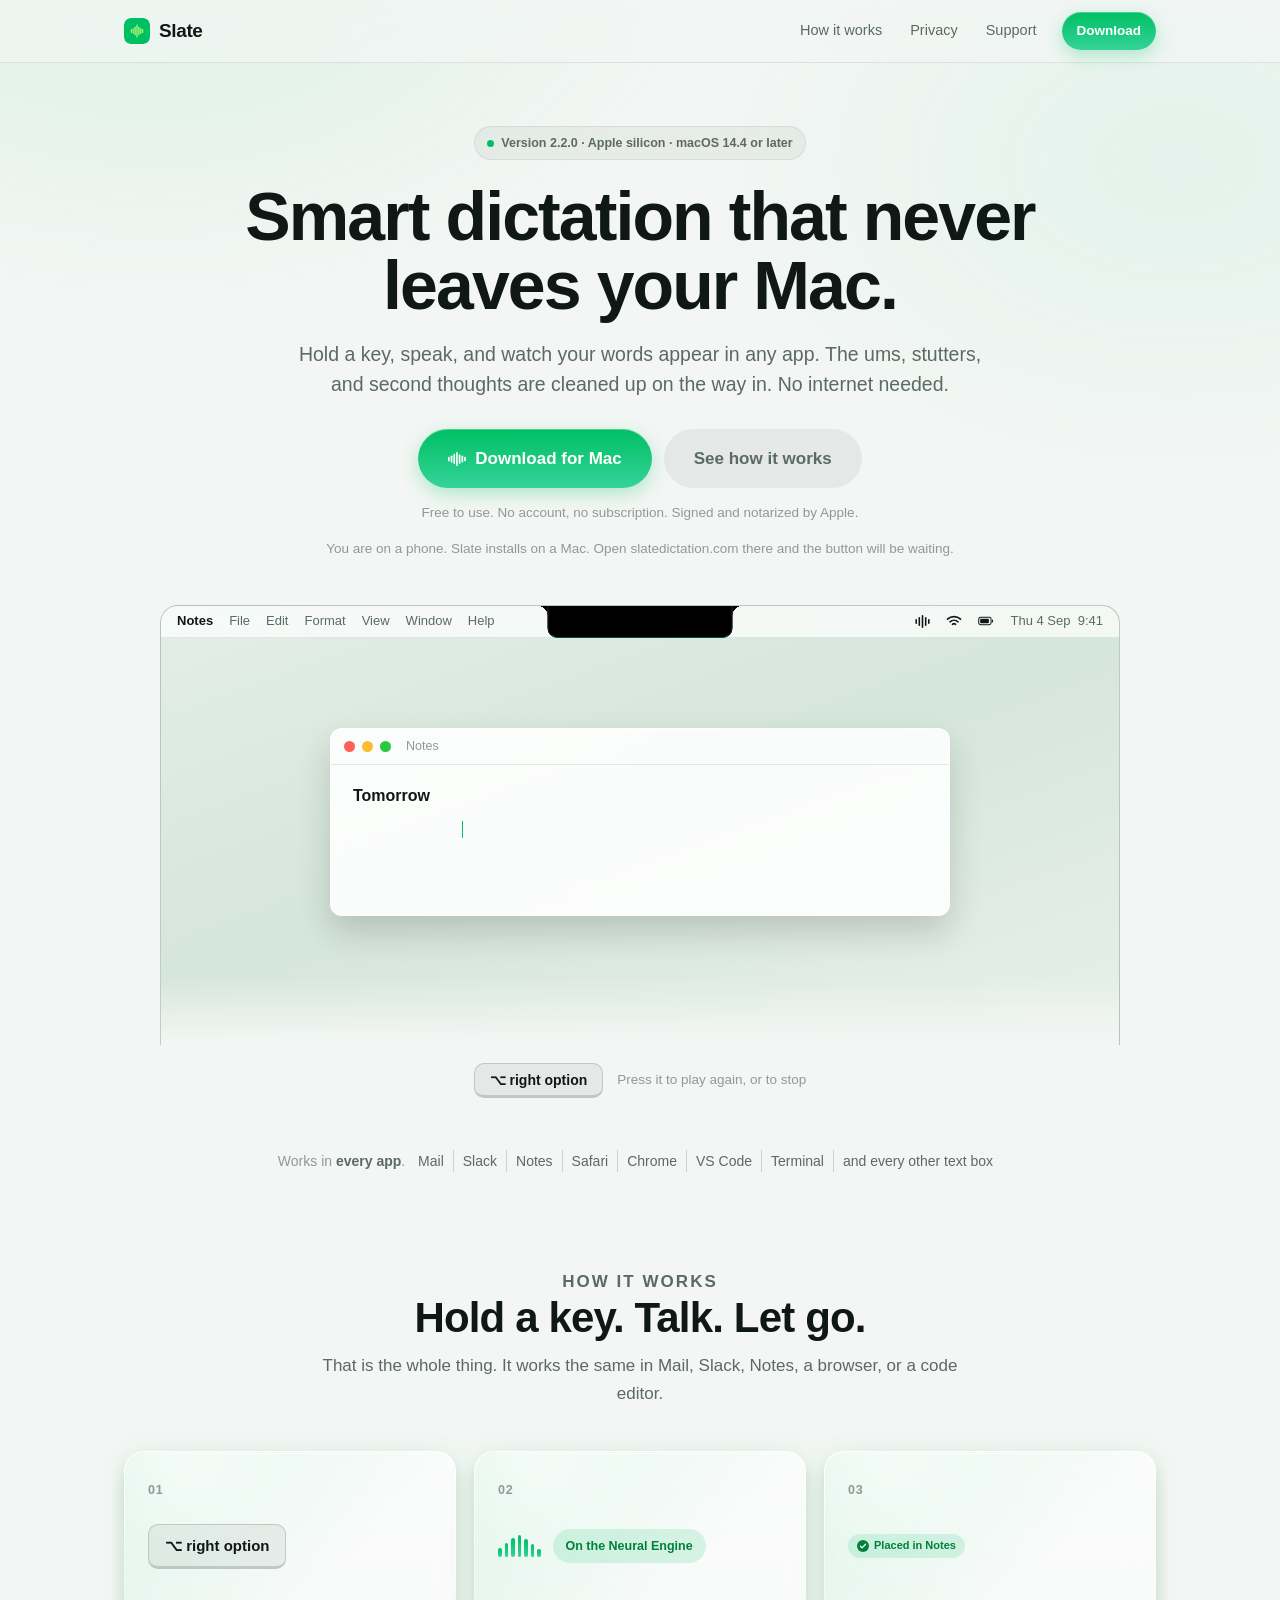
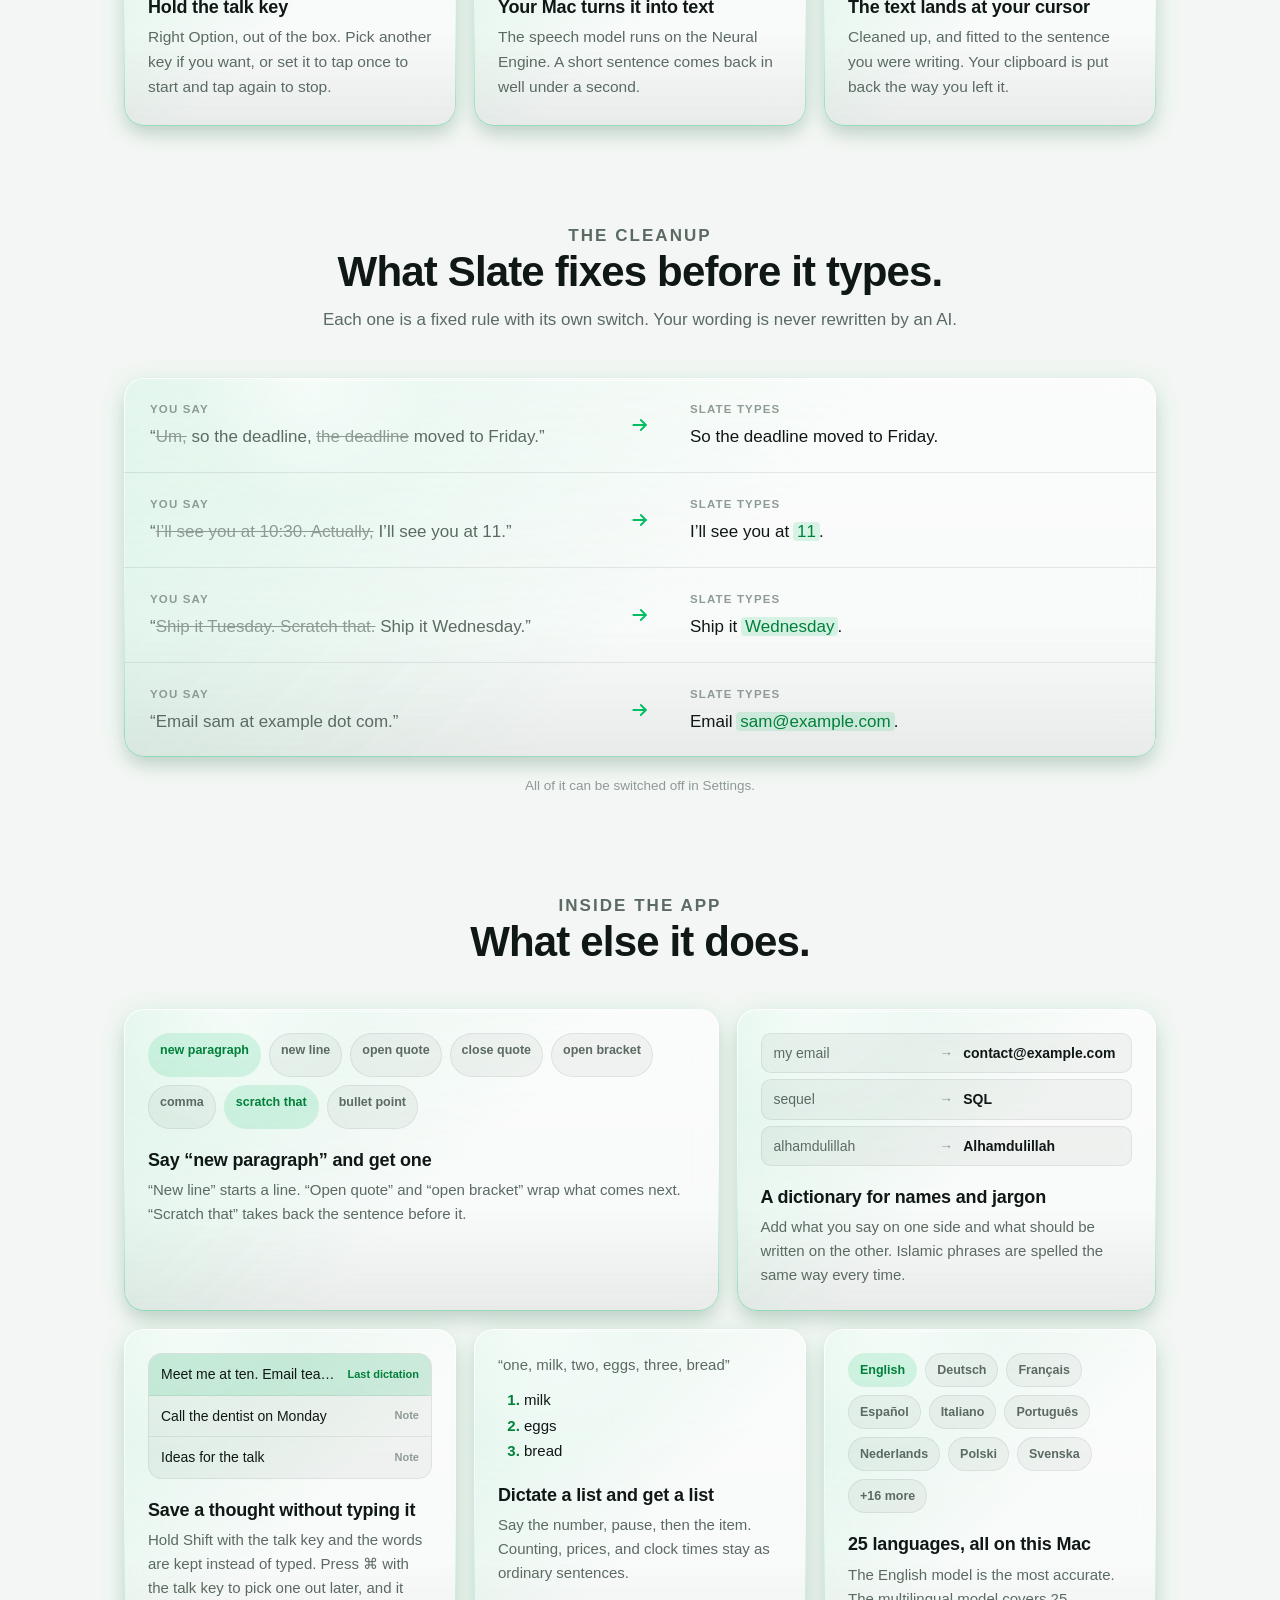
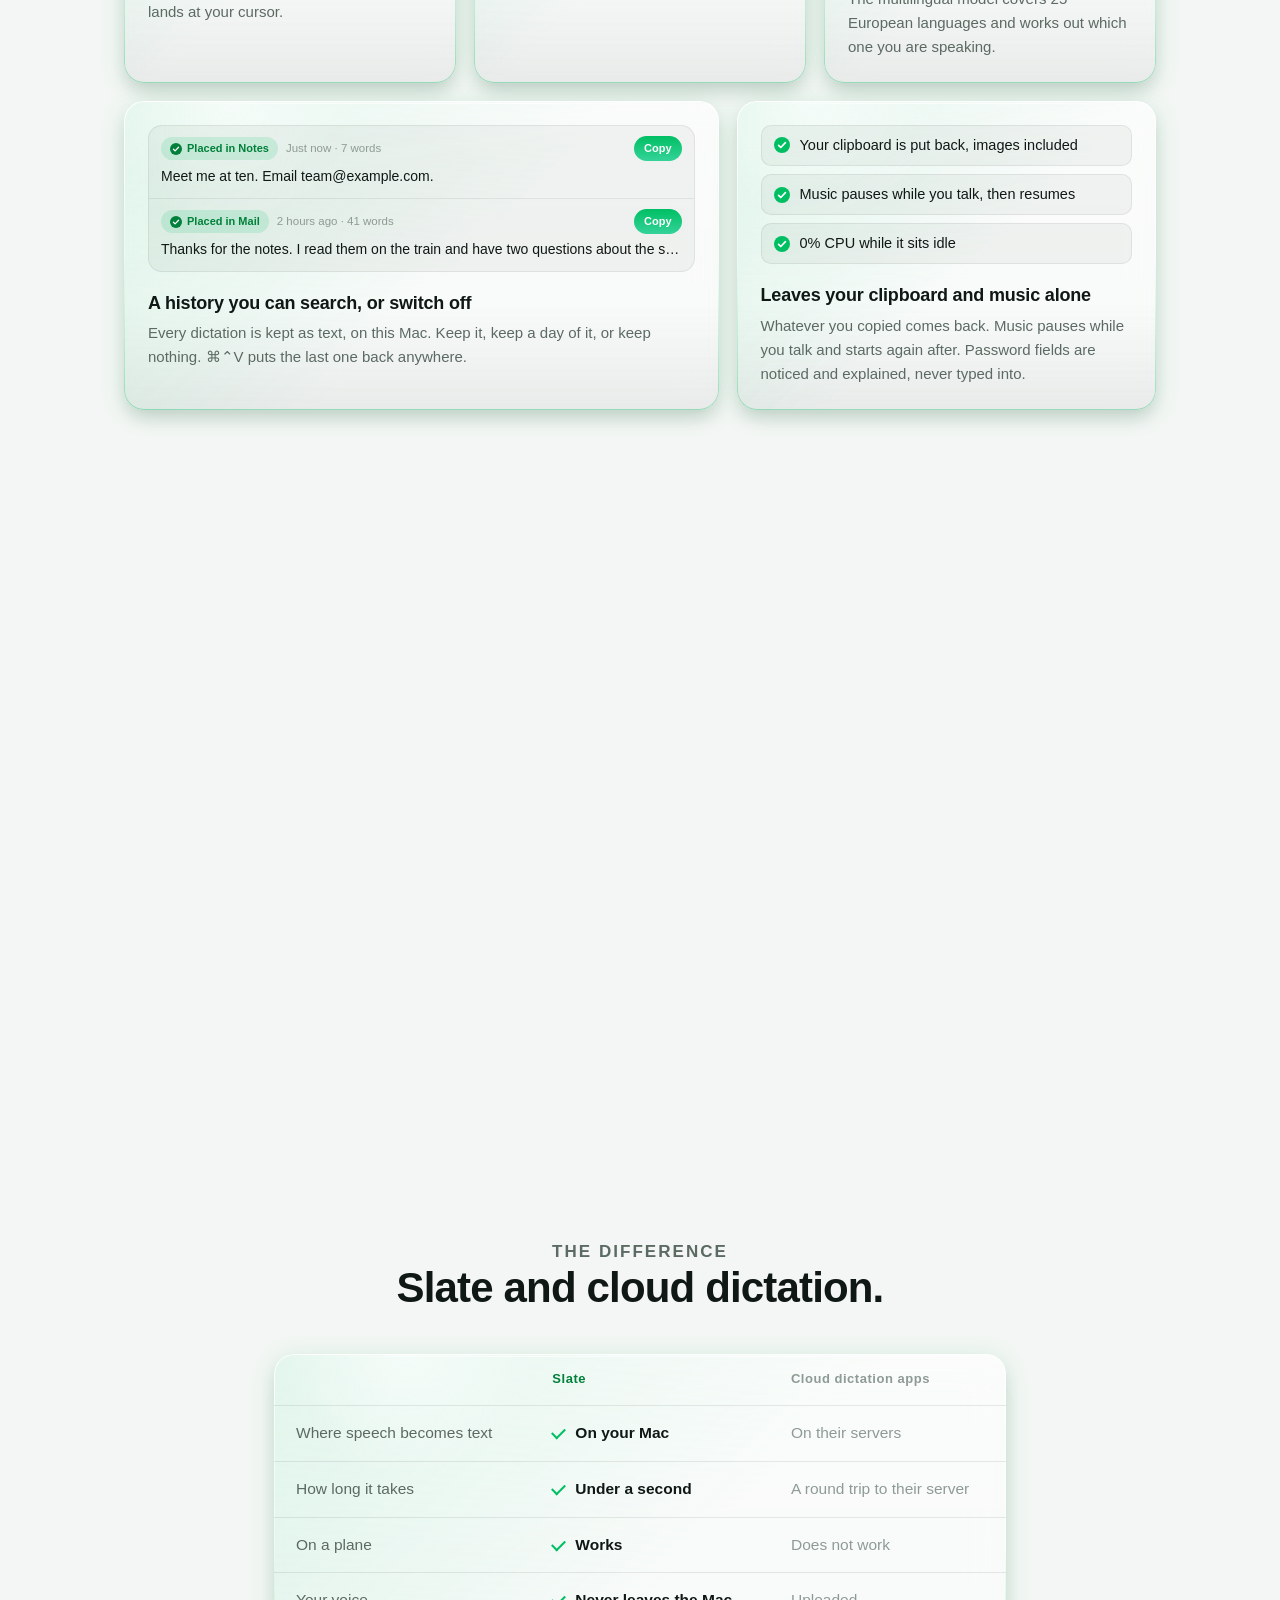
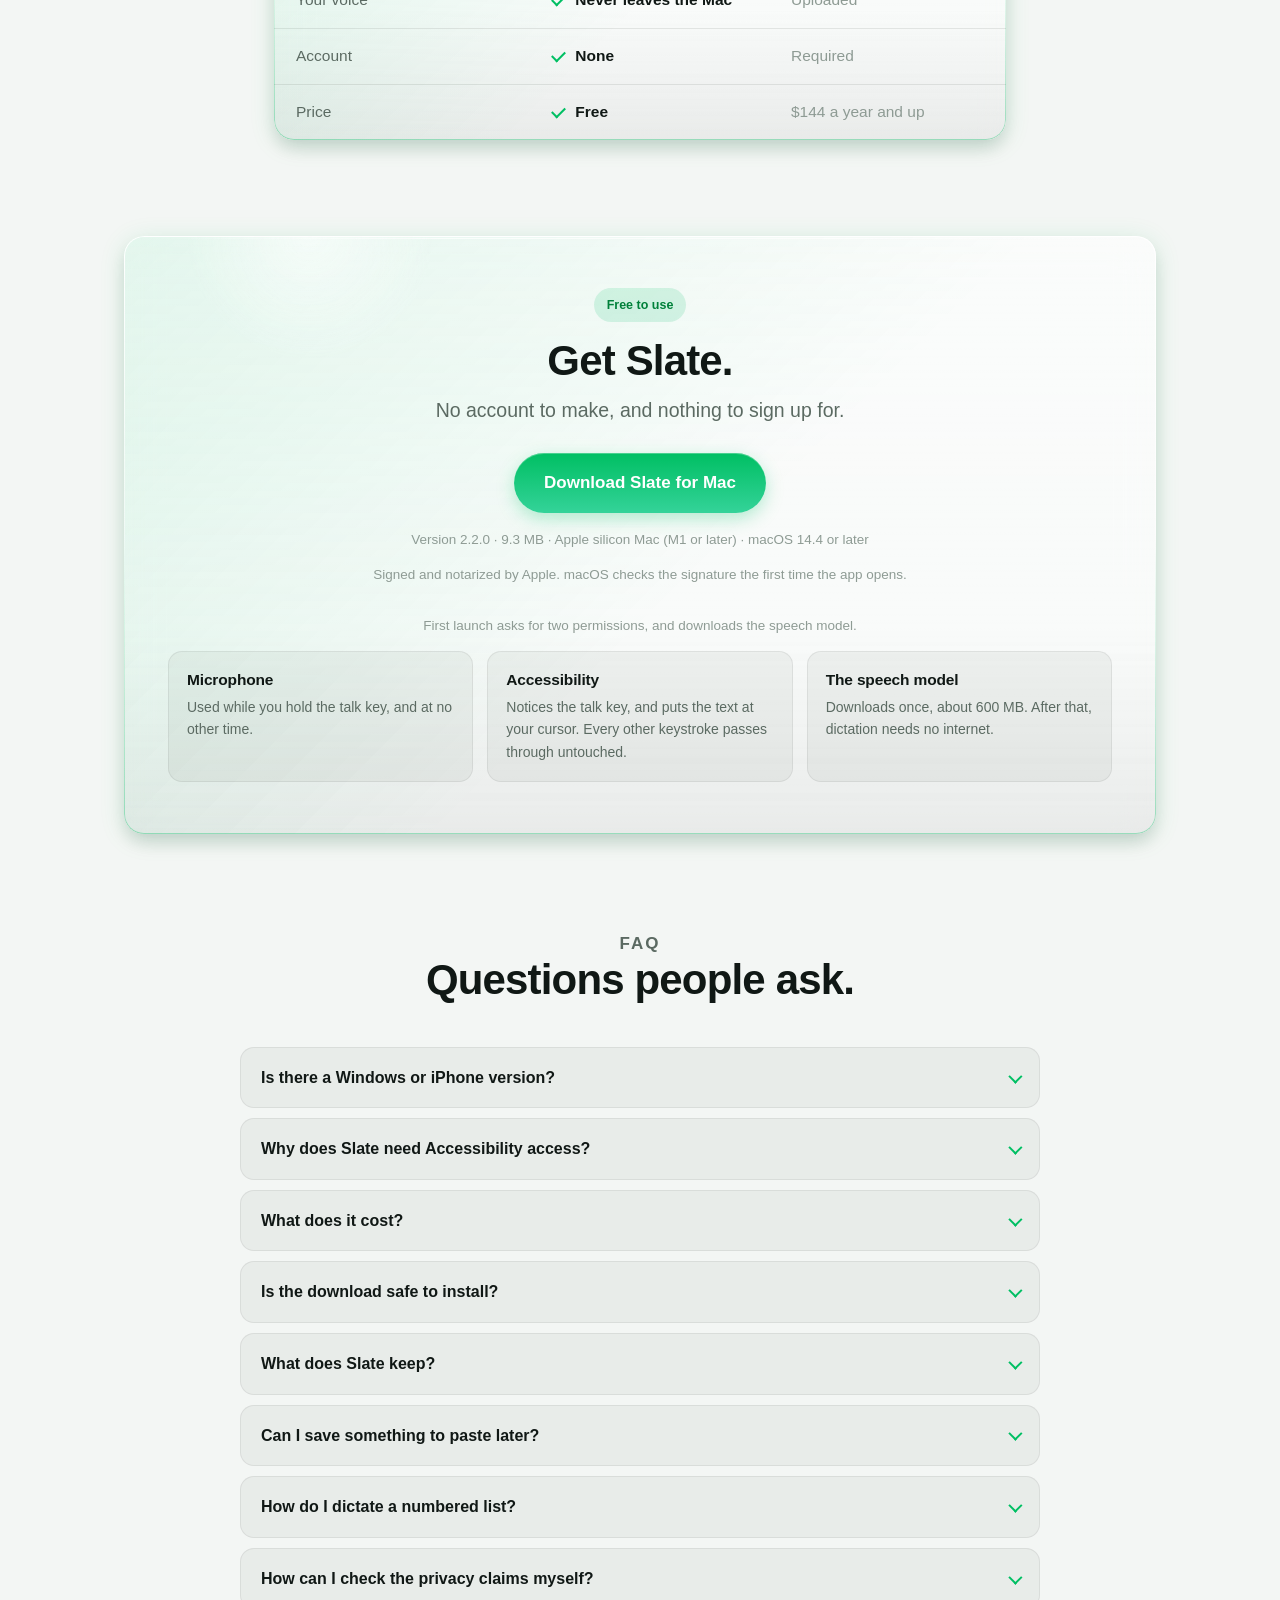
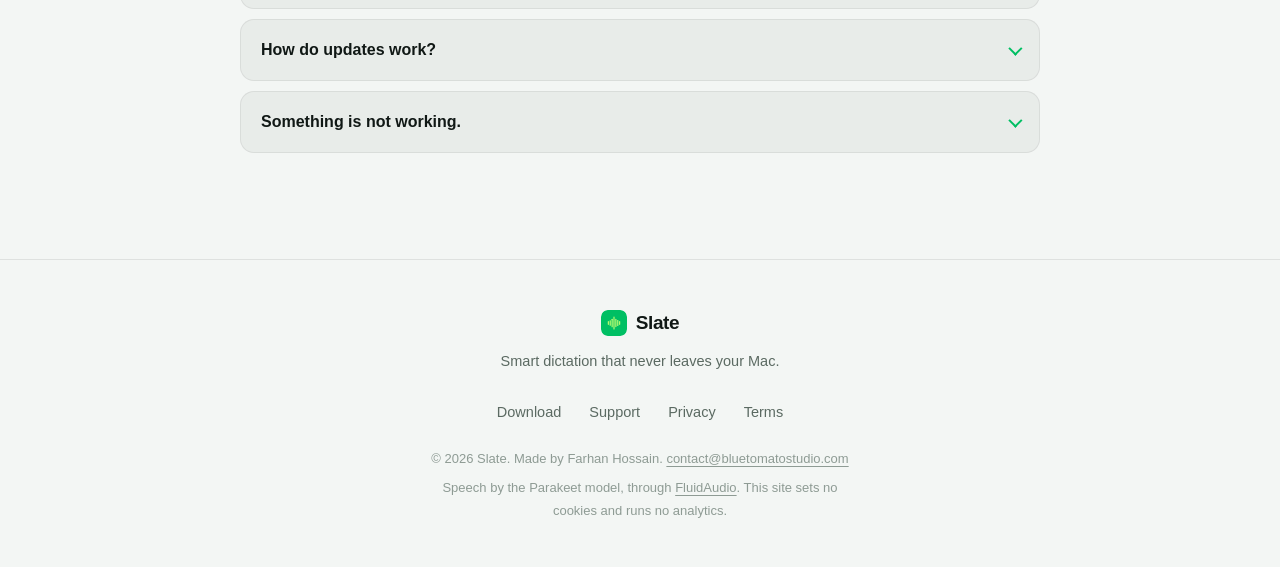
==== index.html @ 1e8175ac "Ship 2.2.0 The island steps aside for the pointer, words fit the text they land in, and the two and " ====
<!DOCTYPE html>
<html lang="en">
<head>
<meta charset="utf-8">
<meta name="viewport" content="width=device-width, initial-scale=1">
<title>Slate: Dictation that never leaves your Mac</title>
<link rel="canonical" href="https://slatedictation.com/">
<meta name="description" content="Hold a key, speak, and watch your words appear in any app. The ums and false starts get cleaned up on the way. Speech becomes text on your own Mac, so nothing is uploaded. No account, no tracking, no subscription.">
<link rel="icon" type="image/png" href="assets/img/favicon-64.png">
<link rel="apple-touch-icon" href="assets/img/apple-touch-icon.png">
<meta name="theme-color" media="(prefers-color-scheme: light)" content="#F3F6F4">
<meta name="theme-color" media="(prefers-color-scheme: dark)" content="#0F1412">
<meta property="og:title" content="Slate: Smart dictation that never leaves your Mac">
<meta property="og:description" content="Hold a key, speak, and watch your words appear in any app. The ums and false starts get cleaned up on the way. No internet needed.">
<meta property="og:image" content="https://slatedictation.com/assets/img/og.png">
<meta property="og:image:width" content="1200">
<meta property="og:image:height" content="630">
<meta property="og:type" content="website">
<meta property="og:url" content="https://slatedictation.com/">
<meta name="twitter:card" content="summary_large_image">
<meta name="twitter:title" content="Slate: Smart dictation that never leaves your Mac">
<meta name="twitter:description" content="Hold a key, speak, and watch your words appear in any app. The ums and false starts get cleaned up on the way. No internet needed.">
<meta name="twitter:image" content="https://slatedictation.com/assets/img/og.png">
<link rel="stylesheet" href="assets/styles.css?v=20260904a">
</head>
<body>

<!--
  RELEASE-PIN: the version appears in exactly five places on this page.
  Search for "RELEASE-PIN" to find all five when you ship a new build.
    1  the version pill above the headline
    2  the hero download link
    3  the download-section link
    4  the version and size line
    5  the SHA-256 inside the "Is the download safe?" answer:
         shasum -a 256 Slate-<version>.dmg
       A stale hash is worse than none: anyone who checks sees a mismatch.
-->

<header class="site-header">
  <div class="wrap bar">
    <a class="wordmark" href="/">
      <svg class="appicon" viewBox="0 0 64 64" aria-hidden="true">
        <rect width="64" height="64" rx="15" fill="#00BF63"/>
        <g fill="#C1FF72">
          <rect x="16.7" y="27.3" width="2.8" height="9.4" rx="1.4"/>
          <rect x="21.3" y="25.1" width="2.8" height="13.8" rx="1.4"/>
          <rect x="26" y="21.5" width="2.8" height="21" rx="1.4"/>
          <rect x="30.6" y="16" width="2.8" height="32" rx="1.4"/>
          <rect x="35.2" y="21.7" width="2.8" height="20.6" rx="1.4"/>
          <rect x="39.9" y="24.5" width="2.8" height="15" rx="1.4"/>
          <rect x="44.5" y="27.3" width="2.8" height="9.4" rx="1.4"/>
        </g>
      </svg>
      Slate
    </a>
    <nav class="nav">
      <a href="#how" class="hide-sm">How it works</a>
      <a href="#privacy" class="hide-sm">Privacy</a>
      <a href="support.html" class="hide-sm">Support</a>
      <a class="btn btn-accent btn-sm" href="#download">Download</a>
    </nav>
  </div>
</header>

<main>

  <!-- ============ HERO ============ -->
  <section class="hero">
    <div class="wrap">
      <!-- RELEASE-PIN 1 of 5: the version pill -->
      <span class="pill"><span class="live" aria-hidden="true"></span> Version 2.2.0 &middot; Apple silicon &middot; macOS 14.4 or later</span>
      <h1>Smart dictation that never leaves your Mac.</h1>
      <p class="lead">Hold a key, speak, and watch your words appear in any app.
      The ums, stutters, and second thoughts are cleaned up on the way in.
      No internet needed.</p>
      <div class="cta">
        <!-- RELEASE-PIN 2 of 5: the hero download link -->
        <a class="btn btn-accent btn-big dictate" href="Slate-2.2.0.dmg" download>
          <svg class="mark" viewBox="0 0 28 24" aria-hidden="true"><g fill="currentColor">
            <rect x="0" y="8.5" width="2.6" height="7" rx="1.3"/>
            <rect x="4.2" y="6.5" width="2.6" height="11" rx="1.3"/>
            <rect x="8.4" y="4" width="2.6" height="16" rx="1.3"/>
            <rect x="12.6" y="1" width="2.6" height="22" rx="1.3"/>
            <rect x="16.8" y="4.5" width="2.6" height="15" rx="1.3"/>
            <rect x="21" y="6.5" width="2.6" height="11" rx="1.3"/>
            <rect x="25.2" y="8.5" width="2.6" height="7" rx="1.3"/>
          </g></svg>
          <span class="say">Download for Mac</span>
        </a>
        <a class="btn btn-quiet btn-big" href="#how">See how it works</a>
      </div>
      <p class="fine req">Free to use. No account, no subscription. Signed and notarized by Apple.</p>
      <p class="fine req" id="notmac" hidden>You are on a phone. Slate installs on a Mac. Open slatedictation.com there and the button will be waiting.</p>
    </div>

    <!-- the top of a Mac screen: the menu bar, the notch, the island growing
         out of it, and the note the words land in -->
    <div class="stage">
      <p class="sr-only">A demonstration. While the talk key is held, a black island grows out of the
      notch at the top of the screen and shows the words as they are heard. One word comes out wrong
      and the fix is marked. The person says a filler, changes their mind about a time, asks for a
      new paragraph, and speaks an email address. When the key is let go, the island says "Placed in
      Notes" and the cleaned text appears in the note at the cursor: "Meet me at ten." then a new
      paragraph, "Email team@example.com."</p>

      <div class="screen" id="screen" aria-hidden="true">
        <div class="menubar">
          <div class="left"><b>Notes</b><span>File</span><span>Edit</span><span>Format</span><span>View</span><span>Window</span><span>Help</span></div>
          <div class="right">
            <svg class="bars" viewBox="0 0 15 13" fill="currentColor"><rect x="0.4" y="4" width="1.6" height="5" rx="0.8"/><rect x="3.5" y="2" width="1.6" height="9" rx="0.8"/><rect x="6.7" y="0" width="1.6" height="13" rx="0.8"/><rect x="9.9" y="2" width="1.6" height="9" rx="0.8"/><rect x="13" y="4" width="1.6" height="5" rx="0.8"/></svg>
            <svg viewBox="0 0 16 16" fill="none" stroke="currentColor" stroke-width="1.6" stroke-linecap="round"><path d="M1.5 6.2a9.5 9.5 0 0 1 13 0"/><path d="M4 8.8a6 6 0 0 1 8 0"/><path d="M6.4 11.3a2.6 2.6 0 0 1 3.2 0"/></svg>
            <svg viewBox="0 0 22 16" fill="none" stroke="currentColor" stroke-width="1.4"><rect x="1" y="3" width="17" height="10" rx="2.5"/><rect x="3" y="5" width="12" height="6" rx="1.2" fill="currentColor" stroke="none"/><path d="M20 6.5v3" stroke-linecap="round"/></svg>
            <span>Thu 4 Sep&nbsp; 9:41</span>
          </div>
        </div>
        <div class="notch"></div>

        <div class="island" id="island" data-state="hidden">
          <div class="clip">
            <div class="cap"></div>
            <div class="ibody">
              <div class="head">
                <div class="wave"><i></i><i></i><i></i><i></i><i></i><i></i><i></i></div>
                <span class="dot"></span>
                <span class="spin"></span>
                <svg class="check" viewBox="0 0 16 16"><circle cx="8" cy="8" r="8" fill="currentColor"/><path d="M4.6 8.3l2.2 2.2 4.6-4.8" stroke="#000" stroke-width="1.7" fill="none" stroke-linecap="round" stroke-linejoin="round"/></svg>
                <span class="lbl lbl-listen">Listening</span>
                <span class="lbl lbl-placing">Placing your words</span>
                <span class="lbl lbl-placed">Placed in Notes</span>
                <span class="hint">release to place <span class="ikey">esc</span></span>
              </div>
              <div class="live" id="live"></div>
            </div>
          </div>
        </div>

        <div class="win">
          <div class="titlebar"><i></i><i></i><i></i><span>Notes</span></div>
          <div class="note">
            <p class="ntitle">Tomorrow</p>
            <p class="ln"><span class="out" id="out1">Meet me at ten.</span><span class="caret on" id="c1"></span></p>
            <p class="ln"><span class="out" id="out2">Email team@example.com.</span><span class="caret" id="c2"></span></p>
          </div>
        </div>
      </div>

      <div class="holder">
        <button class="keycap" id="keycap" type="button" aria-label="Option key: play the dictation demo, or stop it" aria-pressed="false">
          &#8997; right option
        </button>
        <span class="hint">Press it to play again, or to stop</span>
      </div>

      <p class="apps">Works in <b>every app</b>.
        <span class="list"><span>Mail</span><span>Slack</span><span>Notes</span><span>Safari</span><span>Chrome</span><span>VS Code</span><span>Terminal</span><span>and every other text box</span></span>
      </p>
    </div>
  </section>

  <!-- ============ HOW IT WORKS ============ -->
  <section id="how">
    <div class="wrap">
      <div class="section-head reveal">
        <p class="eyebrow">How it works</p>
        <h2>Hold a key. Talk. Let go.</h2>
        <p>That is the whole thing. It works the same in Mail, Slack, Notes, a browser, or a code editor.</p>
      </div>
      <div class="steps">
        <div class="step glass reveal">
          <span class="n">01</span>
          <div class="mock"><span class="bigkey">&#8997; right option</span></div>
          <h3>Hold the talk key</h3>
          <p>Right Option, out of the box. Pick another key if you want, or set it to tap once to start and tap again to stop.</p>
        </div>
        <div class="step glass reveal d1">
          <span class="n">02</span>
          <div class="mock"><span class="wave-l"><i></i><i></i><i></i><i></i><i></i><i></i><i></i></span><span class="pill done">On the Neural Engine</span></div>
          <h3>Your Mac turns it into text</h3>
          <p>The speech model runs on the Neural Engine. A short sentence comes back in well under a second.</p>
        </div>
        <div class="step glass reveal d2">
          <span class="n">03</span>
          <div class="mock"><span class="badge"><svg viewBox="0 0 16 16"><circle cx="8" cy="8" r="8" fill="currentColor"/><path d="M4.6 8.3l2.2 2.2 4.6-4.8" stroke="#fff" stroke-width="1.7" fill="none" stroke-linecap="round" stroke-linejoin="round"/></svg> Placed in Notes</span></div>
          <h3>The text lands at your cursor</h3>
          <p>Cleaned up, and fitted to the sentence you were writing. Your clipboard is put back the way you left it.</p>
        </div>
      </div>
    </div>
  </section>

  <!-- ============ CLEANUP RECEIPTS ============ -->
  <section style="padding-top:0;">
    <div class="wrap">
      <div class="section-head reveal">
        <p class="eyebrow">The cleanup</p>
        <h2>What Slate fixes before it types.</h2>
        <p>Each one is a fixed rule with its own switch. Your wording is never rewritten by an AI.</p>
      </div>

      <div class="receipts glass reveal">
        <div class="receipt">
          <div class="said">
            <span class="lbl">You say</span>
            <p>&ldquo;<s>Um,</s> so the deadline, <s>the deadline</s> moved to Friday.&rdquo;</p>
          </div>
          <div class="to">
            <svg viewBox="0 0 24 24" fill="none" stroke="currentColor" stroke-width="2.2" stroke-linecap="round" stroke-linejoin="round" aria-hidden="true"><path d="M4 12h15"/><path d="M13 6l6 6-6 6"/></svg>
          </div>
          <div class="got">
            <span class="lbl">Slate types</span>
            <p>So the deadline moved to Friday.</p>
          </div>
        </div>

        <div class="receipt">
          <div class="said">
            <span class="lbl">You say</span>
            <p>&ldquo;<s>I&rsquo;ll see you at 10:30. Actually,</s> I&rsquo;ll see you at 11.&rdquo;</p>
          </div>
          <div class="to">
            <svg viewBox="0 0 24 24" fill="none" stroke="currentColor" stroke-width="2.2" stroke-linecap="round" stroke-linejoin="round" aria-hidden="true"><path d="M4 12h15"/><path d="M13 6l6 6-6 6"/></svg>
          </div>
          <div class="got">
            <span class="lbl">Slate types</span>
            <p>I&rsquo;ll see you at <mark class="fix">11</mark>.</p>
          </div>
        </div>

        <div class="receipt">
          <div class="said">
            <span class="lbl">You say</span>
            <p>&ldquo;<s>Ship it Tuesday. Scratch that.</s> Ship it Wednesday.&rdquo;</p>
          </div>
          <div class="to">
            <svg viewBox="0 0 24 24" fill="none" stroke="currentColor" stroke-width="2.2" stroke-linecap="round" stroke-linejoin="round" aria-hidden="true"><path d="M4 12h15"/><path d="M13 6l6 6-6 6"/></svg>
          </div>
          <div class="got">
            <span class="lbl">Slate types</span>
            <p>Ship it <mark class="fix">Wednesday</mark>.</p>
          </div>
        </div>

        <div class="receipt">
          <div class="said">
            <span class="lbl">You say</span>
            <p>&ldquo;Email sam at example dot com.&rdquo;</p>
          </div>
          <div class="to">
            <svg viewBox="0 0 24 24" fill="none" stroke="currentColor" stroke-width="2.2" stroke-linecap="round" stroke-linejoin="round" aria-hidden="true"><path d="M4 12h15"/><path d="M13 6l6 6-6 6"/></svg>
          </div>
          <div class="got">
            <span class="lbl">Slate types</span>
            <p>Email <mark class="fix">sam@example.com</mark>.</p>
          </div>
        </div>
      </div>

      <p class="fine rules-note">All of it can be switched off in Settings.</p>
    </div>
  </section>

  <!-- ============ FEATURES ============ -->
  <section style="padding-top:0;">
    <div class="wrap">
      <div class="section-head reveal">
        <p class="eyebrow">Inside the app</p>
        <h2>What else it does.</h2>
      </div>
      <div class="bento">

        <div class="card glass c7 reveal">
          <div class="mock chips">
            <span class="chip on">new paragraph</span><span class="chip">new line</span><span class="chip">open quote</span><span class="chip">close quote</span><span class="chip">open bracket</span><span class="chip">comma</span><span class="chip on">scratch that</span><span class="chip">bullet point</span>
          </div>
          <h3>Say &ldquo;new paragraph&rdquo; and get one</h3>
          <p>&ldquo;New line&rdquo; starts a line. &ldquo;Open quote&rdquo; and &ldquo;open bracket&rdquo; wrap what comes next. &ldquo;Scratch that&rdquo; takes back the sentence before it.</p>
        </div>

        <div class="card glass c5 reveal d1">
          <div class="mock pairs">
            <div class="pair"><span class="a">my email</span><span class="arr">&rarr;</span><span class="b">contact@example.com</span></div>
            <div class="pair"><span class="a">sequel</span><span class="arr">&rarr;</span><span class="b">SQL</span></div>
            <div class="pair"><span class="a">alhamdulillah</span><span class="arr">&rarr;</span><span class="b">Alhamdulillah</span></div>
          </div>
          <h3>A dictionary for names and jargon</h3>
          <p>Add what you say on one side and what should be written on the other. Islamic phrases are spelled the same way every time.</p>
        </div>

        <div class="card glass c4 reveal">
          <div class="mock mini">
            <div class="row sel"><span class="txt">Meet me at ten. Email team@example.com.</span><span class="tag">Last dictation</span></div>
            <div class="row"><span class="txt">Call the dentist on Monday</span><span class="tag">Note</span></div>
            <div class="row"><span class="txt">Ideas for the talk</span><span class="tag">Note</span></div>
          </div>
          <h3>Save a thought without typing it</h3>
          <p>Hold Shift with the talk key and the words are kept instead of typed. Press &#8984; with the talk key to pick one out later, and it lands at your cursor.</p>
        </div>

        <div class="card glass c4 reveal d1">
          <div class="mock">
            <p class="fine" style="margin-bottom:10px;">&ldquo;one, milk, two, eggs, three, bread&rdquo;</p>
            <ol class="ol"><li>milk</li><li>eggs</li><li>bread</li></ol>
          </div>
          <h3>Dictate a list and get a list</h3>
          <p>Say the number, pause, then the item. Counting, prices, and clock times stay as ordinary sentences.</p>
        </div>

        <div class="card glass c4 last reveal d2">
          <div class="mock chips">
            <span class="chip on">English</span><span class="chip">Deutsch</span><span class="chip">Fran&ccedil;ais</span><span class="chip">Espa&ntilde;ol</span><span class="chip">Italiano</span><span class="chip">Portugu&ecirc;s</span><span class="chip">Nederlands</span><span class="chip">Polski</span><span class="chip">Svenska</span><span class="chip">+16 more</span>
          </div>
          <h3>25 languages, all on this Mac</h3>
          <p>The English model is the most accurate. The multilingual model covers 25 European languages and works out which one you are speaking.</p>
        </div>

        <div class="card glass c7 reveal">
          <div class="mock mini hist">
            <div class="row">
              <span class="meta"><span class="badge"><svg viewBox="0 0 16 16"><circle cx="8" cy="8" r="8" fill="currentColor"/><path d="M4.6 8.3l2.2 2.2 4.6-4.8" stroke="#fff" stroke-width="1.7" fill="none" stroke-linecap="round" stroke-linejoin="round"/></svg> Placed in Notes</span> Just now &middot; 7 words</span>
              <span class="copy">Copy</span>
              <span class="txt">Meet me at ten. Email team@example.com.</span>
            </div>
            <div class="row">
              <span class="meta"><span class="badge"><svg viewBox="0 0 16 16"><circle cx="8" cy="8" r="8" fill="currentColor"/><path d="M4.6 8.3l2.2 2.2 4.6-4.8" stroke="#fff" stroke-width="1.7" fill="none" stroke-linecap="round" stroke-linejoin="round"/></svg> Placed in Mail</span> 2 hours ago &middot; 41 words</span>
              <span class="copy">Copy</span>
              <span class="txt">Thanks for the notes. I read them on the train and have two questions about the second section.</span>
            </div>
          </div>
          <h3>A history you can search, or switch off</h3>
          <p>Every dictation is kept as text, on this Mac. Keep it, keep a day of it, or keep nothing. &#8984;&#8963;V puts the last one back anywhere.</p>
        </div>

        <div class="card glass c5 reveal d1">
          <ul class="mock checks">
            <li><svg viewBox="0 0 16 16"><circle cx="8" cy="8" r="8" fill="currentColor"/><path d="M4.6 8.3l2.2 2.2 4.6-4.8" stroke="#fff" stroke-width="1.7" fill="none" stroke-linecap="round" stroke-linejoin="round"/></svg> Your clipboard is put back, images included</li>
            <li><svg viewBox="0 0 16 16"><circle cx="8" cy="8" r="8" fill="currentColor"/><path d="M4.6 8.3l2.2 2.2 4.6-4.8" stroke="#fff" stroke-width="1.7" fill="none" stroke-linecap="round" stroke-linejoin="round"/></svg> Music pauses while you talk, then resumes</li>
            <li><svg viewBox="0 0 16 16"><circle cx="8" cy="8" r="8" fill="currentColor"/><path d="M4.6 8.3l2.2 2.2 4.6-4.8" stroke="#fff" stroke-width="1.7" fill="none" stroke-linecap="round" stroke-linejoin="round"/></svg> 0% CPU while it sits idle</li>
          </ul>
          <h3>Leaves your clipboard and music alone</h3>
          <p>Whatever you copied comes back. Music pauses while you talk and starts again after. Password fields are noticed and explained, never typed into.</p>
        </div>

      </div>
    </div>
  </section>

  <!-- ============ PRIVACY ============ -->
  <section id="privacy" style="padding-top:0;">
    <div class="wrap">
      <div class="privacy-panel reveal">
        <div class="privacy-top">
          <div>
            <p class="eyebrow">The promise</p>
            <h2>Nothing is sent anywhere.</h2>
            <p class="lead" style="margin-top:14px;">Cloud dictation apps send a recording of your voice to a server, charge every month, and stop working on a plane. Slate does the whole job here.</p>
          </div>
          <div>
            <div class="proof" id="proof">
              <span class="p">$</span> <span class="c" id="proofcmd">lsof -i -a -p $(pgrep -x Slate)</span><br>
              <span class="o" id="proofout"># nothing. keep talking, run it again, still nothing.</span><br>
              <span class="p" id="proofend">$</span> <span class="tc" id="proofcaret"></span>
            </div>
            <p class="proof-note">Do not take our word for it. Run <a href="https://obdev.at/products/littlesnitch/">Little Snitch</a>, LuLu, or Wireshark and watch while you dictate. Or turn off Wi-Fi and keep working.</p>
          </div>
        </div>

        <ul class="facts">
          <li><b>Speech becomes text on this Mac</b>, on the Neural Engine, using the Parakeet model. There is no server to send it to.</li>
          <li><b>No account, no sign-in, no tracking.</b> Slate does not collect anything.</li>
          <li><b>Zero network connections while dictating.</b> Measured with lsof during a live transcription: none.</li>
          <li><b>Works with no internet</b> after the speech model downloads, about 600&nbsp;MB. Switching to the multilingual model fetches that one too.</li>
          <li class="wide"><b>The rest of the list, in full.</b> A license key is checked with the store once, if you ever activate one. Update checks, if you switch them on, ask this site for one small file and download the new version if you install it. Nothing about you goes with any of it.</li>
        </ul>
      </div>
    </div>
  </section>

  <!-- ============ COMPARISON ============ -->
  <section style="padding-top:0;">
    <div class="wrap narrow">
      <div class="section-head reveal">
        <p class="eyebrow">The difference</p>
        <h2>Slate and cloud dictation.</h2>
      </div>
      <div class="compare-wrap glass reveal">
        <div class="table-scroll">
          <table class="compare">
            <thead>
              <tr><th scope="col">&nbsp;</th><th scope="col">Slate</th><th scope="col">Cloud dictation apps</th></tr>
            </thead>
            <tbody>
              <tr><th scope="row">Where speech becomes text</th><td class="yes">On your Mac</td><td class="no">On their servers</td></tr>
              <tr><th scope="row">How long it takes</th><td class="yes">Under a second</td><td class="no">A round trip to their server</td></tr>
              <tr><th scope="row">On a plane</th><td class="yes">Works</td><td class="no">Does not work</td></tr>
              <tr><th scope="row">Your voice</th><td class="yes">Never leaves the Mac</td><td class="no">Uploaded</td></tr>
              <tr><th scope="row">Account</th><td class="yes">None</td><td class="no">Required</td></tr>
              <tr><th scope="row">Price</th><td class="yes">Free</td><td class="no">$144 a year and up</td></tr>
            </tbody>
          </table>
        </div>
      </div>
    </div>
  </section>

  <!-- ============ DOWNLOAD ============ -->
  <section id="download" style="padding-top:0;">
    <div class="wrap">
      <div class="get glass reveal">
        <span class="pill done">Free to use</span>
        <h2>Get Slate.</h2>
        <p class="lead">No account to make, and nothing to sign up for.</p>

        <!-- RELEASE-PIN 3 of 5: the download-section link -->
        <a class="btn btn-accent btn-big insert" href="Slate-2.2.0.dmg" download>
          <span class="say">Download Slate for Mac</span>
        </a>

        <!-- RELEASE-PIN 4 of 5: version and size -->
        <p class="fine meta">Version 2.2.0 &middot; 9.3&nbsp;MB &middot; Apple silicon Mac (M1 or later) &middot; macOS 14.4 or later</p>
        <p class="fine meta">Signed and notarized by Apple. macOS checks the signature the first time the app opens.</p>
        <p class="fine firstrun-lead">First launch asks for two permissions, and downloads the speech model.</p>

        <div class="firstrun">
          <div class="item">
            <h3>Microphone</h3>
            <p>Used while you hold the talk key, and at no other time.</p>
          </div>
          <div class="item">
            <h3>Accessibility</h3>
            <p>Notices the talk key, and puts the text at your cursor. Every other keystroke passes through untouched.</p>
          </div>
          <div class="item">
            <h3>The speech model</h3>
            <p>Downloads once, about 600&nbsp;MB. After that, dictation needs no internet.</p>
          </div>
        </div>
      </div>
    </div>
  </section>

  <!-- ============ FAQ ============ -->
  <section style="padding-top:0;">
    <div class="wrap">
      <div class="section-head reveal">
        <p class="eyebrow">FAQ</p>
        <h2>Questions people ask.</h2>
      </div>
      <div class="faq reveal">

        <details>
          <summary>Is there a Windows or iPhone version?</summary>
          <div class="body"><div class="bodyin">
            <p>No. Slate needs an Apple silicon Mac, M1 or later, and macOS 14.4 or later. Speech runs on the Neural Engine, which Intel Macs do not have.</p>
            <p>Not sure what your Mac has? Click the Apple menu at the top left, then About This Mac. If the Chip line says M1, M2, M3, or M4, Slate runs on it.</p>
          </div></div>
        </details>

        <details>
          <summary>Why does Slate need Accessibility access?</summary>
          <div class="body"><div class="bodyin">
            <p>Two jobs: noticing the talk key, and putting the text where your cursor is. macOS puts both behind the same permission.</p>
            <p>Every other keystroke passes through untouched. Nothing about what you type is read, stored, or sent.</p>
          </div></div>
        </details>

        <details>
          <summary>What does it cost?</summary>
          <div class="body"><div class="bodyin">
            <p>Nothing. Slate is free to use, with no subscription and no account to make. Nothing in the app is held back.</p>
          </div></div>
        </details>

        <details>
          <summary>Is the download safe to install?</summary>
          <div class="body"><div class="bodyin">
            <p>Yes. Slate is signed and notarized by Apple. Notarized means Apple scanned this exact app before it could open on any Mac, and macOS checks the signature when it first opens. This site is the only place Slate is offered.</p>
            <!-- RELEASE-PIN 5 of 5: the SHA-256 of the current DMG -->
            <p>Want to check byte for byte? Run <code>shasum -a 256 Slate-2.2.0.dmg</code> in Terminal. It should print <code>ced08ee50a532d6eaaae44b5227d7221c4426680bf1cf7bb9556144ddfe8a09a</code>.</p>
          </div></div>
        </details>

        <details>
          <summary>What does Slate keep?</summary>
          <div class="body"><div class="bodyin">
            <p>A history of what you dictated, as text, on this Mac. You pick: keep it, keep it for a day, or keep nothing. Your dictionary and settings stay here too.</p>
            <p>Audio is never written to disk. It is held in memory while you talk and dropped as soon as the text is ready.</p>
          </div></div>
        </details>

        <details>
          <summary>Can I save something to paste later?</summary>
          <div class="body"><div class="bodyin">
            <p>Yes. Hold Shift with the talk key and nothing is typed. The words are kept as a note.</p>
            <p>Press &#8984; with the talk key and a short list opens: your last dictation first, then your notes. The one you pick is typed at your cursor. Notes are kept until you delete them. Settings has the full list.</p>
          </div></div>
        </details>

        <details>
          <summary>How do I dictate a numbered list?</summary>
          <div class="body"><div class="bodyin">
            <p>Say the number, pause, then the item: &ldquo;one, milk, two, eggs, three, bread&rdquo;.</p>
            <p>If the pauses are not landing, say the word &ldquo;comma&rdquo; between the parts instead. That works every time.</p>
            <p>The pause is what marks a list, so &ldquo;one milk&rdquo; stays one carton of milk. Counting, prices, clock times, and version numbers are left as sentences.</p>
          </div></div>
        </details>

        <details>
          <summary>How can I check the privacy claims myself?</summary>
          <div class="body"><div class="bodyin">
            <p>Three ways. Turn off Wi-Fi after the model has downloaded, and keep dictating. Run Little Snitch, LuLu, or Wireshark and watch while you talk. Or open Terminal and run <code>lsof -i -a -p $(pgrep -x Slate)</code> mid-sentence.</p>
            <p>Four things, and never while you dictate: the speech model download, a license check if you activate a key, and update checks and downloads if you switch them on.</p>
          </div></div>
        </details>

        <details>
          <summary>How do updates work?</summary>
          <div class="body"><div class="bodyin">
            <p>Slate can update itself in place, but only once you say yes. A check asks this site for one small file, and nothing about you goes with it. A new version is installed only if it is signed with Slate's key.</p>
            <p>The switch and a Check now button are in Settings &rsaquo; About.</p>
          </div></div>
        </details>

        <details>
          <summary>Something is not working.</summary>
          <div class="body"><div class="bodyin"><p>Email <a href="mailto:contact@bluetomatostudio.com">contact@bluetomatostudio.com</a> and say what happened. There is more on the <a href="support.html">support page</a>.</p></div></div>
        </details>

      </div>
    </div>
  </section>

</main>

<footer class="site-footer">
  <div class="wrap foot-inner">
    <a class="wordmark" href="/"><svg class="appicon" viewBox="0 0 64 64" aria-hidden="true"><rect width="64" height="64" rx="15" fill="#00BF63"/><g fill="#C1FF72"><rect x="16.7" y="27.3" width="2.8" height="9.4" rx="1.4"/><rect x="21.3" y="25.1" width="2.8" height="13.8" rx="1.4"/><rect x="26" y="21.5" width="2.8" height="21" rx="1.4"/><rect x="30.6" y="16" width="2.8" height="32" rx="1.4"/><rect x="35.2" y="21.7" width="2.8" height="20.6" rx="1.4"/><rect x="39.9" y="24.5" width="2.8" height="15" rx="1.4"/><rect x="44.5" y="27.3" width="2.8" height="9.4" rx="1.4"/></g></svg> Slate</a>
    <p class="foot-tag">Smart dictation that never leaves your Mac.</p>
    <nav class="foot-links" aria-label="Footer">
      <a href="#download">Download</a>
      <a href="support.html">Support</a>
      <a href="privacy.html">Privacy</a>
      <a href="terms.html">Terms</a>
    </nav>
    <p class="foot-meta">&copy; 2026 Slate. Made by Farhan Hossain.
      <a href="mailto:contact@bluetomatostudio.com">contact@bluetomatostudio.com</a></p>
    <p class="foot-meta foot-credit">Speech by the Parakeet model, through
      <a href="https://github.com/FluidInference/FluidAudio">FluidAudio</a>.
      This site sets no cookies and runs no analytics.</p>
  </div>
</footer>

<script>
/* ---------------------------------------------------------------------------
   0. Not on a Mac? Say so under the hero button instead of letting the DMG
   download into a phone. Local check only; nothing is sent anywhere.
--------------------------------------------------------------------------- */
(function () {
  var note = document.getElementById('notmac');
  if (!note) return;
  var p = (navigator.platform || '') + ' ' + (navigator.userAgent || '');
  if (!/Mac/i.test(p) || navigator.maxTouchPoints > 2) note.hidden = false;
})();

/* ---------------------------------------------------------------------------
   1. The hero demo. One sentence, dictated: the island grows out of the
   notch, shows the words as the engine hears them, corrects one, says where
   the text went, and the cleaned sentence lands at the cursor. Nothing here
   talks to the network, and it stops when off screen.
--------------------------------------------------------------------------- */
(function () {
  var screen = document.getElementById('screen');
  var island = document.getElementById('island');
  var live   = document.getElementById('live');
  var out1   = document.getElementById('out1');
  var out2   = document.getElementById('out2');
  var c1     = document.getElementById('c1');
  var c2     = document.getElementById('c2');
  var keycap = document.getElementById('keycap');
  if (!screen || !island || !live || !out1 || !out2 || !keycap) return;
  var ibody = island.querySelector('.ibody');

  /* One take, said the way people really talk. Run it through the app itself
     with `Slate --refine "<the words below>"` and you get exactly the two
     paragraphs in the note: a filler dropped, the second version of the time
     kept, the spoken paragraph break made, and the address joined up. */
  var WORDS = [
    'Um,', 'meet', 'me', 'at', 'nine.',
    'Actually,', 'meet', 'me', 'at', 'ten.',
    'New', 'paragraph.',
    'Email', 'team', 'at', 'example', 'dot', 'com.'
  ];
  /* The engine hears one word wrong and fixes it a beat later. That, and only
     that, is what the island marks in mint. The spoken "New paragraph." is a
     command: the island shows the break it makes, not the words. */
  var FIX_AT = 9, HEARD = 'tan', FIXED = 'ten.';
  var BREAK_FROM = 10, BREAK_TO = 11;

  var STEPS = [];
  for (var i = 0; i < WORDS.length; i++) {
    STEPS.push({ upto: i, fixed: i > FIX_AT, mark: i > FIX_AT && i <= FIX_AT + 3 });
    if (i === FIX_AT) STEPS.push({ upto: i, fixed: true, mark: true });
  }

  var timers = [];
  function at(ms, fn) { timers.push(setTimeout(fn, ms)); }
  function clearAll() { timers.forEach(clearTimeout); timers = []; }

  /* the island's frame: the notch's own size when hidden, and otherwise as
     wide as the transcript column and as tall as what is in it */
  function notch() {
    var cs = getComputedStyle(screen);
    return { w: parseFloat(cs.getPropertyValue('--notch-w')) || 185,
             h: parseFloat(cs.getPropertyValue('--notch-h')) || 32 };
  }
  function fit() {
    var n = notch();
    var full = Math.min(436, screen.clientWidth - 32);
    /* the content is always laid out at the island's full width, so its
       height can be read while the frame is still animating out of the notch */
    ibody.style.width = full + 'px';
    if (island.getAttribute('data-state') === 'hidden') {
      island.style.width = n.w + 'px';
      island.style.height = n.h + 'px';
      return;
    }
    island.style.width = full + 'px';
    island.style.height = (n.h + ibody.offsetHeight) + 'px';
  }
  function state(s) { island.setAttribute('data-state', s); fit(); }

  function paragraph(words, from, to, mark, dimFrom) {
    var p = document.createElement('p');
    for (var i = from; i < to; i++) {
      if (i > from) p.appendChild(document.createTextNode(' '));
      var s = document.createElement('span');
      s.textContent = words[i];
      if (mark && i === FIX_AT) s.className = 'mint';
      else if (i >= dimFrom) s.className = 'dim';
      p.appendChild(s);
    }
    return p;
  }

  function render(step, settled) {
    var words = WORDS.slice(0, step.upto + 1);
    if (step.upto >= FIX_AT) words[FIX_AT] = step.fixed ? FIXED : HEARD;
    var dimFrom = settled ? words.length : step.upto;   /* the newest word arrives dim */
    live.textContent = '';
    live.appendChild(paragraph(words, 0, Math.min(words.length, BREAK_FROM), step.mark, dimFrom));
    if (words.length > BREAK_TO + 1) {
      live.appendChild(paragraph(words, BREAK_TO + 1, words.length, false, dimFrom));
    }
    fit();
  }

  function caret(which) {
    c1.classList.toggle('on', which === 1);
    c2.classList.toggle('on', which === 2);
  }

  function reset() {
    clearAll();
    live.textContent = '';
    state('hidden');
    out1.className = 'out';
    out2.className = 'out';
    caret(1);
    keycap.setAttribute('data-down', 'no');
  }

  function still() {           /* the end state, for anyone who asked for less motion */
    clearAll();
    state('text');
    render(STEPS[STEPS.length - 1], true);
    out1.className = 'out in';
    out2.className = 'out in';
    caret(2);
    keycap.setAttribute('data-down', 'no');
  }

  var STEP = 300;      /* one word at a time, slow enough to read */

  function play() {
    reset();
    at(280, function () {
      keycap.setAttribute('data-down', 'yes');
      state('listening');
    });
    var first = 1000;
    STEPS.forEach(function (step, i) {
      at(first + i * STEP, function () {
        if (island.getAttribute('data-state') !== 'text') state('text');
        render(step, false);
      });
    });
    var end = first + STEPS.length * STEP;
    at(end + 200, function () { render(STEPS[STEPS.length - 1], true); });
    at(end + 600, function () {
      keycap.setAttribute('data-down', 'no');
      live.textContent = '';
      state('placing');
    });
    at(end + 1200, function () { state('placed'); });
    at(end + 1450, function () { out1.className = 'out in'; caret(1); });
    at(end + 1800, function () { out2.className = 'out in'; caret(2); });
    at(end + 2500, function () { state('hidden'); });
    return end + 2500;
  }

  var reduce = window.matchMedia('(prefers-reduced-motion: reduce)');
  var running = false;

  function cycle() {
    if (reduce.matches) { still(); return; }
    var done = play();
    timers.push(setTimeout(cycle, done + 2600));
  }

  function start() { if (running) return; running = true; cycle(); }
  function stop()  { running = false; clearAll(); }

  /* only while it is on screen, and only while the tab is in front. Both have
     to be able to turn it back on, or coming back to the tab leaves it dead. */
  var inView = false;
  function resume() { if (inView && !document.hidden) start(); }

  fit();
  if ('IntersectionObserver' in window) {
    new IntersectionObserver(function (entries) {
      entries.forEach(function (e) {
        inView = e.isIntersecting;
        if (inView) { resume(); } else { stop(); reset(); }
      });
    }, { threshold: 0.25 }).observe(screen);
  } else {
    inView = true;
    start();
  }
  document.addEventListener('visibilitychange', function () {
    if (document.hidden) { stop(); } else { resume(); }
  });
  window.addEventListener('resize', fit);

  /* Press the key to play it again, press it again to leave it stopped. An
     animation that loops forever with no way to stop it is a problem for
     anyone who finds movement distracting. */
  function again(e) {
    if (e) e.preventDefault();
    if (running) {           /* it was playing: stop, and hold the finished frame */
      stop();
      still();
      keycap.setAttribute('aria-pressed', 'true');
      return;
    }
    stop();
    keycap.setAttribute('aria-pressed', 'false');
    if (reduce.matches) { still(); return; }
    running = true;
    cycle();
    keycap.setAttribute('data-down', 'yes');   /* after cycle, which resets it */
  }
  keycap.addEventListener('mousedown', again);
  keycap.addEventListener('touchstart', again, { passive: false });
  keycap.addEventListener('click', function (e) { e.preventDefault(); });
  keycap.addEventListener('keydown', function (e) {
    if (e.repeat) return;                /* holding the key must not re-fire */
    if (e.key === 'Enter' || e.key === ' ') again(e);
  });

  if (reduce.matches) still();
  reduce.addEventListener('change', function () {
    stop();
    if (reduce.matches) { still(); } else { resume(); }
  });
})();


/* ---------------------------------------------------------------------------
   2. The two download buttons, for anyone who hovers.

   The one in the hero is the listening half: its label arrives a word at a
   time at the speed someone talks, while the waveform moves.
   The one at the bottom is the typing half: the label is put in at the cursor,
   character by character, the way Slate puts text into an app.

   Both reserve the finished label's space from the start, so neither button
   ever changes size, and the link's name never changes either.
--------------------------------------------------------------------------- */
(function () {
  var reduce = window.matchMedia('(prefers-reduced-motion: reduce)');

  function split(label, pieces) {
    var made = [];
    label.textContent = '';
    pieces.forEach(function (piece) {
      var s = document.createElement('span');
      s.className = 'p';
      s.textContent = piece;
      label.appendChild(s);
      made.push(s);
    });
    return made;
  }

  function setup(btn, pieces, tick, lead, hooks) {
    var label = btn.querySelector('.say');
    if (!label) return;
    btn.setAttribute('aria-label', label.textContent.trim());
    var parts = split(label, pieces);
    var timers = [], playing = false;
    hooks = hooks || {};

    function showAll(on) { parts.forEach(function (s) { s.classList.toggle('on', on); }); }
    function finish() {
      timers.forEach(clearTimeout);
      timers = [];
      playing = false;
      if (hooks.end) hooks.end(btn, parts);
    }
    function run() {
      if (playing || reduce.matches) return;
      playing = true;
      showAll(false);
      if (hooks.start) hooks.start(btn, parts);
      parts.forEach(function (s, i) {
        timers.push(setTimeout(function () {
          s.classList.add('on');
          if (hooks.piece) hooks.piece(s, i, parts);
        }, lead + i * tick));
      });
      timers.push(setTimeout(finish, lead + parts.length * tick + 120));
    }

    showAll(true);
    btn.addEventListener('mouseenter', run);
    btn.addEventListener('mouseleave', function () { finish(); showAll(true); });
  }

  var talker = document.querySelector('.btn.dictate');
  if (talker) {
    var spaced = talker.querySelector('.say').textContent.trim().split(' ')
      .map(function (w, i) { return i ? ' ' + w : w; });
    setup(talker, spaced, 380, 130, {
      start: function (b) { b.classList.add('talking'); },
      end:   function (b) { b.classList.remove('talking'); }
    });
  }

  var typer = document.querySelector('.btn.insert');
  if (typer) {
    var bar = document.createElement('span');
    bar.className = 'tcaret';
    bar.setAttribute('aria-hidden', 'true');
    var chars = typer.querySelector('.say').textContent.trim().split('');
    setup(typer, chars, 26, 90, {
      start: function (b, parts) { parts[0].parentNode.insertBefore(bar, parts[0]); bar.classList.add('on'); },
      piece: function (s) { s.parentNode.insertBefore(bar, s.nextSibling); },
      end:   function () { bar.classList.remove('on'); }
    });
  }
})();


/* ---------------------------------------------------------------------------
   3. Sections arrive as you reach them, and the terminal in the privacy
   panel types its command once it is on screen. Both stand down under
   prefers-reduced-motion.
--------------------------------------------------------------------------- */
(function () {
  var reduce = window.matchMedia('(prefers-reduced-motion: reduce)');
  var items = document.querySelectorAll('.reveal');
  var cmd = document.getElementById('proofcmd');
  var out = document.getElementById('proofout');
  var end = document.getElementById('proofend');
  var car = document.getElementById('proofcaret');
  var typed = false;

  function typeProof() {
    if (typed || !cmd || !out || !end) return;
    typed = true;
    if (reduce.matches) return;
    var text = cmd.textContent;
    cmd.textContent = '';
    out.style.visibility = 'hidden';
    end.style.visibility = 'hidden';
    if (car) car.style.visibility = 'hidden';
    var i = 0;
    (function tick() {
      if (i <= text.length) {
        cmd.textContent = text.slice(0, i++);
        setTimeout(tick, 34);
      } else {
        setTimeout(function () {
          out.style.visibility = '';
          setTimeout(function () { end.style.visibility = ''; if (car) car.style.visibility = ''; }, 500);
        }, 420);
      }
    })();
  }

  if (!('IntersectionObserver' in window) || reduce.matches) {
    Array.prototype.forEach.call(items, function (el) { el.classList.add('in'); });
    return;
  }
  var io = new IntersectionObserver(function (entries) {
    entries.forEach(function (e) {
      if (!e.isIntersecting) return;
      e.target.classList.add('in');
      if (e.target.querySelector('#proof')) typeProof();
      io.unobserve(e.target);
    });
  }, { threshold: 0.12, rootMargin: '0px 0px -6% 0px' });
  Array.prototype.forEach.call(items, function (el) { io.observe(el); });
})();


/* ---------------------------------------------------------------------------
   4. The questions open and close instead of snapping.
--------------------------------------------------------------------------- */
(function () {
  var reduce = window.matchMedia('(prefers-reduced-motion: reduce)');
  var OPEN = 280, SHUT = 220;

  Array.prototype.forEach.call(document.querySelectorAll('.faq details'), function (d) {
    var body = d.querySelector('.body');
    var summary = d.querySelector('summary');
    if (!body || !summary) return;
    var busy = false;

    summary.addEventListener('click', function (e) {
      if (reduce.matches) return;
      e.preventDefault();
      if (busy) return;
      busy = true;

      if (d.open) {
        body.style.height = body.scrollHeight + 'px';
        void body.offsetHeight;
        body.style.transition = 'height ' + SHUT + 'ms ease, opacity ' + (SHUT - 60) + 'ms ease';
        body.style.height = '0px';
        body.style.opacity = '0';
        setTimeout(function () { d.open = false; body.removeAttribute('style'); busy = false; }, SHUT + 20);
      } else {
        d.open = true;
        var target = body.scrollHeight;
        body.style.height = '0px';
        body.style.opacity = '0';
        void body.offsetHeight;
        body.style.transition = 'height ' + OPEN + 'ms ease, opacity ' + (OPEN - 60) + 'ms ease 40ms';
        body.style.height = target + 'px';
        body.style.opacity = '1';
        setTimeout(function () { body.removeAttribute('style'); busy = false; }, OPEN + 40);
      }
    });
  });
})();
</script>

</body>
</html>
---- assets/styles.css ----
/* Slate — website styles, the glass design.
   Every colour, radius and type role comes from DESIGN.md on the app's UI
   branch: one emerald accent, glass surfaces, a black island grown out of the
   notch, light or dark with the system. System faces only.
   No external requests: nothing on this site loads from another company. */

/* ---- tokens ---- */
:root {
  color-scheme: light;
  --ground: #F3F6F4;
  --ink: #101815;
  --ink-soft: #5B6A62;
  --ink-faint: #8E9B94;
  --hair: rgba(16, 24, 21, 0.09);
  --hair-2: rgba(16, 24, 21, 0.16);
  --emerald: #00BF63;
  --mint: #34D399;
  --coral: #F0592B;
  --emerald-text: #00803A;          /* the accent, deep enough to read as text on the light ground */
  --accent: linear-gradient(180deg, #00BF63 0%, #34D399 100%);
  --wash-a: rgba(0, 191, 99, 0.10);
  --wash-b: rgba(52, 211, 153, 0.08);

  /* the glass recipe */
  --glass-base: rgba(255, 255, 255, 0.40);
  --glass-sheen-a: rgba(255, 255, 255, 0.42);
  --glass-sheen-b: rgba(255, 255, 255, 0.10);
  --glass-cast: rgba(0, 191, 99, 0.16);
  --glass-catch: rgba(255, 255, 255, 0.55);
  --glass-thick: rgba(0, 0, 0, 0.07);
  --glass-edge-a: rgba(255, 255, 255, 0.95);
  --glass-edge-b: rgba(255, 255, 255, 0.40);
  --glass-edge-c: rgba(0, 191, 99, 0.35);
  --glass-spec: rgba(255, 255, 255, 0.70);
  --glass-shadow: rgba(0, 0, 0, 0.14);
  --glass-glow: rgba(0, 191, 99, 0.14);

  --row-fill: rgba(16, 24, 21, 0.045);
  --row-edge: rgba(16, 24, 21, 0.07);
  --quiet-fill: rgba(16, 24, 21, 0.06);
  --quiet-fill-2: rgba(16, 24, 21, 0.10);
  --done-fill: rgba(0, 191, 99, 0.14);

  /* the dark panel (privacy) */
  --panel: #0F1412;
  --panel-ink: #EAF0EC;
  --panel-soft: #9AA89F;
  --panel-faint: #6E7C74;
  --panel-hair: rgba(234, 240, 236, 0.09);

  /* the screen in the hero */
  --screen-wall: linear-gradient(160deg, #E3EEE7 0%, #D5E6DC 48%, #E8F0EB 100%);
  --window: rgba(255, 255, 255, 0.88);
  --window-edge: rgba(255, 255, 255, 0.70);
  --menubar: rgba(255, 255, 255, 0.70);
  --notch-w: 185px;
  --notch-h: 32px;

  --ui: ui-rounded, "SF Pro Rounded", -apple-system, BlinkMacSystemFont, "Helvetica Neue", sans-serif;
  --body: -apple-system, BlinkMacSystemFont, "SF Pro Text", "Helvetica Neue", sans-serif;
  --mono: ui-monospace, "SF Mono", SFMono-Regular, Menlo, Consolas, monospace;

  --wrap: 1120px;
  --gutter: clamp(20px, 4vw, 44px);
  --r-row: 14px;
  --r-card: 20px;
  --r-island: 22px;
}

@media (prefers-color-scheme: dark) {
  :root {
    color-scheme: dark;
    --ground: #0F1412;
    --ink: #EAF0EC;
    --ink-soft: #9AA89F;
    --ink-faint: #6E7C74;
    --hair: rgba(234, 240, 236, 0.09);
    --hair-2: rgba(234, 240, 236, 0.16);
    --emerald-text: #34D399;
    --wash-a: rgba(0, 191, 99, 0.13);
    --wash-b: rgba(52, 211, 153, 0.07);
    --glass-base: rgba(255, 255, 255, 0.04);
    --glass-sheen-a: rgba(255, 255, 255, 0.12);
    --glass-sheen-b: rgba(255, 255, 255, 0.02);
    --glass-cast: rgba(0, 191, 99, 0.20);
    --glass-catch: rgba(255, 255, 255, 0.18);
    --glass-thick: rgba(0, 0, 0, 0.22);
    --glass-edge-a: rgba(255, 255, 255, 0.40);
    --glass-edge-b: rgba(255, 255, 255, 0.10);
    --glass-edge-c: rgba(0, 191, 99, 0.45);
    --glass-spec: rgba(255, 255, 255, 0.30);
    --glass-shadow: rgba(0, 0, 0, 0.45);
    --glass-glow: rgba(0, 191, 99, 0.18);
    --row-fill: rgba(234, 240, 236, 0.05);
    --row-edge: rgba(234, 240, 236, 0.08);
    --quiet-fill: rgba(234, 240, 236, 0.07);
    --quiet-fill-2: rgba(234, 240, 236, 0.12);
    --done-fill: rgba(0, 191, 99, 0.16);
    --panel: #151C18;
    --screen-wall: linear-gradient(160deg, #1B2620 0%, #131E18 48%, #1A241E 100%);
    --window: rgba(32, 38, 35, 0.86);
    --window-edge: rgba(255, 255, 255, 0.10);
    --menubar: rgba(22, 28, 25, 0.78);
  }
}

/* ---- base ---- */
* { box-sizing: border-box; }
html { -webkit-text-size-adjust: 100%; scroll-behavior: smooth; scroll-padding-top: 80px; }
body {
  margin: 0;
  background: var(--ground);
  color: var(--ink);
  font-family: var(--body);
  font-size: 17px;
  line-height: 1.6;
  -webkit-font-smoothing: antialiased;
  text-rendering: optimizeLegibility;
  overflow-x: hidden;
  position: relative;
}
/* a soft wallpaper behind everything, so the glass has something to be glass over */
body::before {
  content: "";
  position: fixed; inset: 0; z-index: -1; pointer-events: none;
  background:
    radial-gradient(900px 600px at 12% -8%, var(--wash-a), transparent 62%),
    radial-gradient(760px 520px at 92% 18%, var(--wash-b), transparent 62%),
    radial-gradient(800px 560px at 50% 112%, var(--wash-a), transparent 62%);
}
::selection { background: rgba(0, 191, 99, 0.28); }
img { max-width: 100%; display: block; }
a { color: var(--emerald-text); text-underline-offset: 3px; text-decoration-thickness: 1px; }
a:hover { color: var(--ink); }
code { font-family: var(--mono); font-size: 0.92em; }

.wrap { width: 100%; max-width: var(--wrap); margin: 0 auto; padding: 0 var(--gutter); }
.narrow { max-width: 820px; }

h1, h2, h3 {
  font-family: var(--ui);
  font-weight: 700;
  margin: 0;
  letter-spacing: -0.02em;
}
h1 { font-size: clamp(38px, 6.2vw, 68px); line-height: 1.02; letter-spacing: -0.028em; }
h2 { font-size: clamp(28px, 3.6vw, 42px); line-height: 1.08; }
h3 { font-size: 18px; line-height: 1.3; letter-spacing: -0.01em; }
p { margin: 0 0 1em; }
p:last-child { margin-bottom: 0; }

.lead { font-size: clamp(17px, 1.6vw, 19.5px); line-height: 1.55; color: var(--ink-soft); }
.small { font-size: 14.5px; }
.fine { font-size: 13.5px; color: var(--ink-faint); }
.muted { color: var(--ink-faint); }
.soft { color: var(--ink-soft); }
.center { text-align: center; }

.eyebrow {
  font-family: var(--ui);
  font-size: 12.5px;
  font-weight: 600;
  letter-spacing: 0.12em;
  text-transform: uppercase;
  color: var(--emerald-text);
  margin: 0 0 12px;
}

section { padding: 96px 0; }
.section-head { max-width: 640px; margin: 0 auto 44px; text-align: center; }
.section-head h2 { margin-bottom: 12px; }
.section-head p { color: var(--ink-soft); margin: 0; font-size: 17px; }

/* ---- the glass surface ---- */
.glass {
  position: relative;
  border-radius: var(--r-card);
  background:
    linear-gradient(180deg, var(--glass-sheen-a), var(--glass-sheen-b)),
    radial-gradient(170px 170px at 18% 0%, var(--glass-catch), transparent 72%),
    linear-gradient(135deg, var(--glass-cast), transparent 56%),
    linear-gradient(180deg, transparent 65%, var(--glass-thick)),
    var(--glass-base);
  -webkit-backdrop-filter: blur(20px) saturate(1.35);
  backdrop-filter: blur(20px) saturate(1.35);
  box-shadow: 0 10px 18px -3px var(--glass-shadow), 0 4px 26px var(--glass-glow);
}
/* the edge: white where the light hits, emerald where it leaves */
.glass::before {
  content: ""; position: absolute; inset: 0; border-radius: inherit; padding: 1px;
  background: linear-gradient(180deg, var(--glass-edge-a), var(--glass-edge-b) 50%, var(--glass-edge-c));
  -webkit-mask: linear-gradient(#000 0 0) content-box, linear-gradient(#000 0 0);
  -webkit-mask-composite: xor;
  mask: linear-gradient(#000 0 0) content-box, linear-gradient(#000 0 0);
  mask-composite: exclude;
  pointer-events: none;
}
/* the specular line just inside the top edge */
.glass::after {
  content: ""; position: absolute; left: 14px; right: 14px; top: 2px; height: 1px;
  background: linear-gradient(90deg, transparent, var(--glass-spec) 30%, var(--glass-spec) 70%, transparent);
  pointer-events: none;
}
.glass > * { position: relative; }

/* ---- header ---- */
.site-header {
  position: sticky; top: 0; z-index: 60;
  background: color-mix(in srgb, var(--ground) 72%, transparent);
  -webkit-backdrop-filter: blur(18px) saturate(1.4);
  backdrop-filter: blur(18px) saturate(1.4);
  border-bottom: 1px solid var(--hair);
}
.site-header .bar {
  display: flex; align-items: center; justify-content: space-between;
  height: 62px; gap: 16px;
}
.wordmark {
  display: inline-flex; align-items: center; gap: 9px;
  font-family: var(--ui); font-size: 19px; font-weight: 700;
  color: var(--ink); text-decoration: none; letter-spacing: -0.02em;
}
.wordmark .appicon { width: 26px; height: 26px; border-radius: 7px; flex: 0 0 auto; }
.nav { display: flex; align-items: center; gap: 6px; }
.nav a:not(.btn) {
  font-family: var(--ui); font-size: 14.5px; font-weight: 500;
  color: var(--ink-soft); text-decoration: none;
  padding: 7px 11px; border-radius: 999px;
  transition: background 0.15s ease, color 0.15s ease;
}
.nav a:not(.btn):hover { color: var(--ink); background: var(--quiet-fill); }
.nav .btn { margin-left: 8px; }

/* ---- buttons, pills, keycaps ---- */
.btn {
  display: inline-flex; align-items: center; justify-content: center; gap: 9px;
  font-family: var(--ui); font-weight: 600; font-size: 15px;
  padding: 12px 22px; border-radius: 999px;
  text-decoration: none; border: 0; cursor: pointer; color: var(--ink);
  transition: transform 0.15s ease, box-shadow 0.15s ease, background 0.15s ease, filter 0.15s ease;
  -webkit-tap-highlight-color: transparent;
}
.btn-accent {
  background: var(--accent); color: #FFFFFF;
  box-shadow: 0 6px 18px rgba(0, 191, 99, 0.28), inset 0 1px 0 rgba(255, 255, 255, 0.28);
}
.btn-accent:hover { color: #FFFFFF; transform: translateY(-1px); filter: saturate(1.08) brightness(1.03); box-shadow: 0 10px 24px rgba(0, 191, 99, 0.36), inset 0 1px 0 rgba(255, 255, 255, 0.28); }
.btn-accent:active { transform: translateY(0); }
.btn-quiet { background: var(--quiet-fill); color: var(--ink-soft); }
.btn-quiet:hover { background: var(--quiet-fill-2); color: var(--ink); }
.btn-done { background: var(--done-fill); color: var(--emerald-text); }
.btn-sm { font-size: 13.5px; padding: 8px 15px; }
.btn-big { font-size: 17px; padding: 16px 30px; }
.btn .mark { width: 18px; height: 16px; color: currentColor; }

.pill {
  display: inline-flex; align-items: center; gap: 7px;
  font-family: var(--ui); font-size: 12.5px; font-weight: 600;
  padding: 6px 12px; border-radius: 999px;
  background: var(--row-fill); color: var(--ink-soft);
  border: 1px solid var(--row-edge);
}
.pill.done { background: var(--done-fill); color: var(--emerald-text); border-color: transparent; }
.pill .live { width: 7px; height: 7px; border-radius: 50%; background: var(--emerald); animation: livedot 0.9s ease-in-out infinite alternate; }

.badge {
  display: inline-flex; align-items: center; gap: 5px;
  font-family: var(--ui); font-size: 11px; font-weight: 600;
  padding: 3px 9px; border-radius: 999px;
  background: var(--done-fill); color: var(--emerald-text);
}
.badge svg { width: 12px; height: 12px; }
.badge.soft { background: var(--quiet-fill); color: var(--ink-soft); }

kbd.key {
  display: inline-flex; align-items: center; justify-content: center;
  font-family: var(--ui); font-size: 11.5px; font-weight: 600; line-height: 1;
  color: var(--ink-soft);
  padding: 4px 7px; border-radius: 5px;
  background: var(--quiet-fill);
  box-shadow: inset 0 0 0 0.5px rgba(0, 191, 99, 0.35);
}

/* the two download buttons, for anyone who hovers: the hero one says its
   label a word at a time while the waveform moves; the one at the bottom
   types it in at a cursor. Both keep their width from the start. */
.say { white-space: pre; }
.say .p { opacity: 0; transform: translateY(2px); transition: opacity 0.1s ease, transform 0.1s ease; }
.say .p.on { opacity: 1; transform: none; }
.insert .say .p { transform: none; transition: opacity 0.06s linear; }
.tcaret { display: inline-block; width: 2px; height: 1.02em; vertical-align: -0.16em; margin: 0 -1px; background: currentColor; opacity: 0; }
.tcaret.on { opacity: 0.9; animation: blink 0.9s step-end infinite; }
.dictate.talking .mark rect { transform-box: fill-box; transform-origin: center; animation: talkbar 0.58s ease-in-out infinite; }
.dictate.talking .mark rect:nth-child(2) { animation-delay: 0.06s; }
.dictate.talking .mark rect:nth-child(3) { animation-delay: 0.12s; }
.dictate.talking .mark rect:nth-child(4) { animation-delay: 0.18s; }
.dictate.talking .mark rect:nth-child(5) { animation-delay: 0.24s; }
.dictate.talking .mark rect:nth-child(6) { animation-delay: 0.30s; }
.dictate.talking .mark rect:nth-child(7) { animation-delay: 0.36s; }
@keyframes talkbar { 0%, 100% { transform: scaleY(0.5); } 50% { transform: scaleY(1.18); } }
@keyframes blink { 0%, 45% { opacity: 1; } 50%, 95% { opacity: 0; } }
@keyframes livedot {
  from { transform: scale(0.82); box-shadow: 0 0 2px rgba(0, 191, 99, 0.30); }
  to   { transform: scale(1);    box-shadow: 0 0 6px rgba(0, 191, 99, 0.90); }
}

/* ---- scroll reveal ---- */
.reveal { opacity: 0; transform: translateY(14px); transition: opacity 0.6s ease, transform 0.6s ease; }
.reveal.in { opacity: 1; transform: none; }
.reveal.d1 { transition-delay: 0.08s; }
.reveal.d2 { transition-delay: 0.16s; }
.reveal.d3 { transition-delay: 0.24s; }

/* ================= HERO ================= */
.hero { padding: clamp(36px, 7vh, 84px) 0 0; text-align: center; }
.hero .pill { margin-bottom: 22px; }
.hero h1 { max-width: 12.5em; margin: 0 auto; }
.hero .lead { max-width: 36em; margin: 18px auto 0; }
.hero .cta { margin-top: 30px; display: flex; gap: 12px; justify-content: center; flex-wrap: wrap; }
.hero .req { margin-top: 14px; }

/* ---- the stage: a Mac screen, the notch, the island, and the note ---- */
.stage { padding: clamp(28px, 5vh, 52px) var(--gutter) 0; }
.screen {
  position: relative;
  max-width: 960px; margin: 0 auto;
  min-height: 440px;
  background: var(--screen-wall);
  border: 1px solid var(--hair-2);
  border-bottom: 0;
  border-radius: 18px 18px 0 0;
  overflow: hidden;
  text-align: left;
}
/* the screen fades into the page at the bottom, like a crop of a real display */
.screen::after {
  content: ""; position: absolute; left: 0; right: 0; bottom: 0; height: 70px;
  background: linear-gradient(180deg, transparent, var(--ground));
  pointer-events: none; z-index: 5;
}
.menubar {
  height: var(--notch-h);
  display: flex; align-items: center; justify-content: space-between;
  padding: 0 16px;
  background: var(--menubar);
  -webkit-backdrop-filter: blur(12px); backdrop-filter: blur(12px);
  font-family: var(--ui); font-size: 13px; font-weight: 500; color: var(--ink);
  border-bottom: 1px solid var(--hair);
}
.menubar .left, .menubar .right { display: flex; align-items: center; gap: 16px; }
.menubar .left b { font-weight: 700; }
.menubar .left span, .menubar .right span { color: var(--ink-soft); }
.menubar .right svg { width: 16px; height: 16px; color: var(--ink); }
.menubar .right .bars { width: 15px; height: 13px; }

.notch {
  position: absolute; top: 0; left: 50%; transform: translateX(-50%);
  width: var(--notch-w); height: var(--notch-h);
  background: #000; border-radius: 0 0 10px 10px; z-index: 3;
}
.notch::before, .notch::after, .island::before, .island::after {
  content: ""; position: absolute; top: 0; width: 10px; height: 10px;
}
.notch::before, .island::before { left: -10px; background: radial-gradient(circle at 0 100%, transparent 10px, #000 10.4px); }
.notch::after,  .island::after  { right: -10px; background: radial-gradient(circle at 100% 100%, transparent 10px, #000 10.4px); }

/* the island: the notch, grown */
.island {
  position: absolute; top: 0; left: 50%; transform: translateX(-50%);
  width: var(--notch-w); height: var(--notch-h);
  z-index: 4; color: #fff;
  border-radius: 0 0 var(--r-island) var(--r-island);
  box-shadow: 0 10px 18px rgba(0, 0, 0, 0.45), 0 4px 26px rgba(0, 191, 99, 0.28);
  transition: width 0.42s cubic-bezier(0.4, 0, 0.2, 1), height 0.42s cubic-bezier(0.4, 0, 0.2, 1),
              border-radius 0.3s ease, box-shadow 0.3s ease;
}
.island[data-state="hidden"] { border-radius: 0 0 10px 10px; box-shadow: none; }
.island .clip {
  position: absolute; inset: 0; overflow: hidden;
  background: #000;
  border-radius: inherit;
  border: 1px solid rgba(255, 255, 255, 0.10); border-top: 0;
  border-bottom-color: rgba(0, 191, 99, 0.45);
}
.island .cap { height: var(--notch-h); }
.island .ibody { padding: 8px 18px 14px; opacity: 1; transition: opacity 0.25s ease 0.15s; }
.island[data-state="hidden"] .ibody { opacity: 0; transition-delay: 0s; }
.island .head { display: flex; align-items: center; gap: 10px; height: 22px; white-space: nowrap; }
.island .wave { display: none; align-items: center; gap: 3px; width: 44px; height: 22px; flex: 0 0 auto; }
.island .wave i {
  display: block; width: 3.5px; height: 4px; border-radius: 2px;
  background: var(--accent);
  filter: drop-shadow(0 0 3px rgba(0, 191, 99, 0.35));
}
.island[data-state="listening"] .wave, .island[data-state="text"] .wave { display: flex; }
.island[data-state="listening"] .wave i, .island[data-state="text"] .wave i { animation: breath 0.9s ease-in-out infinite alternate; }
.island .wave i:nth-child(1) { --reach: 9px;  animation-delay: 0.10s; animation-duration: 0.84s; }
.island .wave i:nth-child(2) { --reach: 14px; animation-delay: 0.30s; animation-duration: 0.72s; }
.island .wave i:nth-child(3) { --reach: 19px; animation-delay: 0.00s; animation-duration: 0.66s; }
.island .wave i:nth-child(4) { --reach: 22px; animation-delay: 0.22s; animation-duration: 0.60s; }
.island .wave i:nth-child(5) { --reach: 18px; animation-delay: 0.42s; animation-duration: 0.70s; }
.island .wave i:nth-child(6) { --reach: 13px; animation-delay: 0.14s; animation-duration: 0.80s; }
.island .wave i:nth-child(7) { --reach: 8px;  animation-delay: 0.34s; animation-duration: 0.90s; }
@keyframes breath { from { height: 4px; } to { height: var(--reach); } }
.island .dot { width: 7px; height: 7px; border-radius: 50%; background: var(--emerald); flex: 0 0 auto; display: none; animation: livedot 0.9s ease-in-out infinite alternate; }
.island[data-state="listening"] .dot { display: block; }
.island .lbl { font-family: var(--ui); font-size: 12px; font-weight: 600; color: #fff; display: none; }
.island[data-state="listening"] .lbl-listen, .island[data-state="placing"] .lbl-placing, .island[data-state="placed"] .lbl-placed { display: inline; }
.island .hint { display: none; align-items: center; gap: 5px; font-family: var(--ui); font-size: 10px; font-weight: 500; color: rgba(255, 255, 255, 0.62); padding-left: 4px; }
.island[data-state="listening"] .hint, .island[data-state="text"] .hint { display: inline-flex; }
.island .ikey {
  font-family: var(--ui); font-size: 10px; font-weight: 600; line-height: 1;
  color: rgba(255, 255, 255, 0.78);
  padding: 2px 5px; border-radius: 5px;
  background: rgba(255, 255, 255, 0.10);
  box-shadow: inset 0 0 0 0.5px rgba(0, 191, 99, 0.35);
}
.island .spin { display: none; width: 12px; height: 12px; border-radius: 50%; border: 1.5px solid rgba(255, 255, 255, 0.25); border-top-color: rgba(255, 255, 255, 0.85); animation: spin 0.8s linear infinite; flex: 0 0 auto; }
.island[data-state="placing"] .spin { display: block; }
@keyframes spin { to { transform: rotate(360deg); } }
.island .check { display: none; width: 14px; height: 14px; color: var(--emerald); flex: 0 0 auto; }
.island[data-state="placed"] .check { display: block; }
.island .live { display: none; padding-top: 9px; width: 400px; max-width: 100%; font-family: var(--body); font-size: 15px; line-height: 1.35; }
.island[data-state="text"] .live { display: block; }
.island .live p { margin: 0; color: #fff; }
.island .live p + p { margin-top: 6px; }
.island .live .dim { color: rgba(255, 255, 255, 0.45); }
.island .live .mint { color: var(--mint); }

/* the note the words land in */
.win {
  position: absolute; top: 122px; left: 50%; transform: translateX(-50%);
  width: min(620px, calc(100% - 40px));
  background: var(--window);
  border: 1px solid var(--window-edge);
  border-radius: 12px;
  box-shadow: 0 16px 34px rgba(0, 0, 0, 0.16);
  -webkit-backdrop-filter: blur(16px); backdrop-filter: blur(16px);
  z-index: 2;
}
.win .titlebar { display: flex; align-items: center; gap: 7px; height: 36px; padding: 0 13px; border-bottom: 1px solid var(--hair); }
.win .titlebar i { width: 11px; height: 11px; border-radius: 50%; }
.win .titlebar i:nth-child(1) { background: #FF5F57; }
.win .titlebar i:nth-child(2) { background: #FEBC2E; }
.win .titlebar i:nth-child(3) { background: #28C840; }
.win .titlebar span { margin-left: 8px; font-family: var(--ui); font-size: 12.5px; font-weight: 500; color: var(--ink-faint); }
.win .note { padding: 18px 22px 28px; min-height: 150px; }
.win .ntitle { font-family: var(--ui); font-size: 16px; font-weight: 700; color: var(--ink); margin: 0 0 10px; }
.win .note p.ln { font-size: 15.5px; line-height: 1.5; color: var(--ink); margin: 0 0 8px; min-height: 1.5em; }
.win .out { opacity: 0; transition: opacity 0.26s ease; }
.win .out.in { opacity: 1; }
.caret { display: none; width: 1.5px; height: 1.05em; vertical-align: -0.17em; background: var(--emerald); margin-left: 1px; animation: blink 1.1s step-end infinite; }
.caret.on { display: inline-block; }

/* the key you hold, under the screen */
.holder { display: flex; align-items: center; justify-content: center; gap: 14px; margin-top: 18px; }
.keycap {
  font-family: var(--ui); font-size: 14px; font-weight: 600; color: var(--ink);
  background: var(--quiet-fill); border: 1px solid var(--hair-2);
  border-bottom-width: 3px; border-radius: 10px;
  padding: 8px 15px 7px; cursor: pointer;
  transition: transform 0.08s ease, background 0.15s ease, border-color 0.15s ease;
  -webkit-user-select: none; user-select: none; touch-action: manipulation;
}
.keycap:hover { border-color: var(--emerald); }
.keycap[data-down="yes"] { transform: translateY(2px); border-bottom-width: 1px; background: var(--done-fill); border-color: var(--emerald); }
.holder .hint { font-size: 13.5px; color: var(--ink-faint); }

/* the apps line under the hero */
.apps { margin-top: 44px; text-align: center; font-family: var(--ui); font-size: 14px; font-weight: 500; color: var(--ink-faint); }
.apps b { color: var(--ink-soft); font-weight: 600; }
.apps .list { display: inline-flex; flex-wrap: wrap; justify-content: center; gap: 6px 0; margin-top: 8px; }
.apps .list span { padding: 0 9px; border-right: 1px solid var(--hair-2); color: var(--ink-soft); }
.apps .list span:last-child { border-right: 0; }

/* ================= STEPS ================= */
.steps { display: grid; grid-template-columns: repeat(3, 1fr); gap: 18px; }
.step { padding: 24px 24px 26px; }
.step .n { font-family: var(--ui); font-size: 12.5px; font-weight: 600; color: var(--ink-faint); letter-spacing: 0.06em; }
.step .mock { height: 72px; display: flex; align-items: center; gap: 12px; margin: 8px 0 14px; }
.step h3 { margin-bottom: 6px; }
.step p { color: var(--ink-soft); font-size: 15.5px; margin: 0; }
.bigkey {
  font-family: var(--ui); font-size: 15px; font-weight: 600; color: var(--ink);
  background: var(--quiet-fill); border: 1px solid var(--hair-2); border-bottom-width: 3px;
  border-radius: 10px; padding: 9px 16px 8px;
}
.wave-l { display: inline-flex; align-items: flex-end; gap: 3px; height: 22px; }
.wave-l i { display: block; width: 3.5px; border-radius: 2px; background: var(--accent); animation: breath 0.9s ease-in-out infinite alternate; }
.wave-l i:nth-child(1) { --reach: 9px; height: 9px; animation-delay: 0.1s; }
.wave-l i:nth-child(2) { --reach: 14px; height: 14px; animation-delay: 0.3s; }
.wave-l i:nth-child(3) { --reach: 19px; height: 19px; animation-delay: 0s; }
.wave-l i:nth-child(4) { --reach: 22px; height: 22px; animation-delay: 0.2s; }
.wave-l i:nth-child(5) { --reach: 18px; height: 18px; animation-delay: 0.4s; }
.wave-l i:nth-child(6) { --reach: 13px; height: 13px; animation-delay: 0.15s; }
.wave-l i:nth-child(7) { --reach: 8px; height: 8px; animation-delay: 0.35s; }

/* ================= RECEIPTS (what you say, what lands) ================= */
.receipts { overflow: hidden; }
.receipt { display: grid; grid-template-columns: 1fr 48px 1fr; align-items: center; border-bottom: 1px solid var(--hair); }
.receipt:last-child { border-bottom: 0; }
.receipt > div { padding: 22px 26px; }
.receipt .lbl { display: block; font-family: var(--ui); font-size: 11.5px; font-weight: 600; letter-spacing: 0.1em; text-transform: uppercase; color: var(--ink-faint); margin-bottom: 7px; }
.receipt p { font-size: 17px; line-height: 1.45; margin: 0; }
.receipt .said p { color: var(--ink-soft); }
.receipt .said s { color: var(--ink-faint); text-decoration-color: var(--ink-faint); }
.receipt .got p { color: var(--ink); }
.receipt .to { padding: 0; display: flex; align-items: center; justify-content: center; color: var(--emerald); }
.receipt .to svg { width: 20px; height: 20px; }
.fix { background: var(--done-fill); color: var(--emerald-text); border-radius: 4px; padding: 0 4px; margin: 0 -1px; }
.rules-note { text-align: center; margin-top: 18px; }

/* ================= FEATURES (the bento) ================= */
.bento { display: grid; grid-template-columns: repeat(12, 1fr); gap: 18px; }
.card { padding: 24px; display: flex; flex-direction: column; }
.card.c7 { grid-column: span 7; }
.card.c6 { grid-column: span 6; }
.card.c5 { grid-column: span 5; }
.card.c4 { grid-column: span 4; }
.card .mock { min-height: 96px; margin-bottom: 20px; }
.card h3 { margin-bottom: 6px; }
.card p { color: var(--ink-soft); font-size: 15px; margin: 0; }

.chips { display: flex; flex-wrap: wrap; gap: 8px; }
.chip {
  font-family: var(--ui); font-size: 12.5px; font-weight: 600;
  padding: 6px 11px; border-radius: 999px;
  background: var(--row-fill); border: 1px solid var(--row-edge); color: var(--ink-soft);
}
.chip.on { background: var(--done-fill); border-color: transparent; color: var(--emerald-text); }

.pairs { display: grid; gap: 6px; }
.pairs .pair { display: grid; grid-template-columns: 1fr 22px 1fr; align-items: center; gap: 6px; padding: 8px 12px; border-radius: 10px; background: var(--row-fill); border: 1px solid var(--row-edge); font-size: 14px; }
.pairs .a { color: var(--ink-soft); }
.pairs .arr { color: var(--ink-faint); text-align: center; }
.pairs .b { color: var(--ink); font-weight: 600; }

.mini { border-radius: var(--r-row); background: var(--row-fill); border: 1px solid var(--row-edge); overflow: hidden; }
.mini .row { display: flex; align-items: center; justify-content: space-between; gap: 10px; padding: 9px 12px; font-size: 14px; color: var(--ink); border-bottom: 1px solid var(--row-edge); }
.mini .row:last-child { border-bottom: 0; }
.mini .row.sel { background: var(--done-fill); }
.mini .tag { font-family: var(--ui); font-size: 11px; font-weight: 600; color: var(--ink-faint); flex: 0 0 auto; }
.mini .row.sel .tag { color: var(--emerald-text); }
.mini .txt { overflow: hidden; text-overflow: ellipsis; white-space: nowrap; }

.ol { margin: 0; padding: 0 0 0 26px; font-size: 15px; color: var(--ink); line-height: 1.7; }
.ol li::marker { color: var(--emerald-text); font-family: var(--ui); font-weight: 600; }

.hist .row { display: grid; grid-template-columns: 1fr auto; gap: 4px 10px; padding: 10px 12px; border-bottom: 1px solid var(--row-edge); align-items: center; }
.hist .row:last-child { border-bottom: 0; }
.hist .meta { font-family: var(--ui); font-size: 11.5px; color: var(--ink-faint); display: flex; align-items: center; gap: 8px; }
.hist .txt { grid-column: 1 / -1; font-size: 14px; color: var(--ink); overflow: hidden; text-overflow: ellipsis; white-space: nowrap; }
.hist .copy { font-family: var(--ui); font-size: 11px; font-weight: 600; padding: 4px 10px; border-radius: 999px; background: var(--accent); color: #fff; }

.checks { list-style: none; margin: 0; padding: 0; display: grid; gap: 8px; }
.checks li { display: flex; align-items: center; gap: 10px; font-size: 14.5px; color: var(--ink); padding: 8px 12px; border-radius: 10px; background: var(--row-fill); border: 1px solid var(--row-edge); }
.checks svg { width: 16px; height: 16px; color: var(--emerald); flex: 0 0 auto; }

/* ================= PRIVACY (the dark panel) ================= */
.privacy-panel {
  background: var(--panel); color: var(--panel-ink);
  border: 1px solid var(--panel-hair);
  border-radius: 28px; padding: 56px 52px;
  position: relative; overflow: hidden;
}
.privacy-panel::before {
  content: ""; position: absolute; inset: 0; pointer-events: none;
  background: radial-gradient(600px 360px at 85% -10%, rgba(0, 191, 99, 0.16), transparent 62%);
}
.privacy-panel > * { position: relative; }
.privacy-panel .eyebrow { color: var(--mint); }
.privacy-panel h2 { color: #FFFFFF; }
.privacy-panel .lead { color: var(--panel-soft); }
.privacy-top { display: grid; grid-template-columns: 1.05fr 0.95fr; gap: 44px; align-items: center; }
.privacy-top > div { min-width: 0; }
.privacy-panel .facts { list-style: none; padding: 0; margin: 40px 0 0; display: grid; grid-template-columns: 1fr 1fr; gap: 0 40px; }
.privacy-panel .facts li {
  position: relative; padding: 13px 0 13px 30px;
  font-size: 15.5px; color: var(--panel-soft);
  border-top: 1px solid var(--panel-hair);
}
.privacy-panel .facts li b { color: #FFFFFF; font-weight: 600; }
.privacy-panel .facts li::before {
  content: ""; position: absolute; left: 2px; top: 20px;
  width: 13px; height: 7px;
  border-left: 2px solid var(--emerald); border-bottom: 2px solid var(--emerald);
  transform: rotate(-45deg);
}
.privacy-panel .facts li.wide { grid-column: 1 / -1; }

.proof {
  background: rgba(0, 0, 0, 0.32);
  border: 1px solid var(--panel-hair);
  border-radius: 14px; padding: 18px 20px;
  font-family: var(--mono); font-size: 13.5px; line-height: 1.85;
  overflow-x: auto; white-space: nowrap; max-width: 100%;
}
.proof .p { color: var(--emerald); }
.proof .c { color: var(--panel-ink); }
.proof .o { color: var(--panel-faint); }
.proof .tc { display: inline-block; width: 7px; height: 1em; vertical-align: -0.15em; background: var(--emerald); animation: blink 1s step-end infinite; }
.proof-note { margin-top: 14px; font-size: 14px; color: var(--panel-soft); }
.proof-note a { color: var(--mint); }
.proof-note a:hover { color: #FFFFFF; }

/* ================= COMPARISON ================= */
.compare-wrap { overflow: hidden; }
.table-scroll { overflow-x: auto; -webkit-overflow-scrolling: touch; }
.compare { width: 100%; border-collapse: collapse; font-size: 15.5px; }
.compare th, .compare td { padding: 15px 22px; text-align: left; border-bottom: 1px solid var(--hair); }
.compare tbody tr:last-child th, .compare tbody tr:last-child td { border-bottom: 0; }
.compare thead th { font-family: var(--ui); font-size: 13px; font-weight: 600; color: var(--ink-faint); letter-spacing: 0.04em; }
.compare thead th:nth-child(2) { color: var(--emerald-text); }
.compare tbody th { font-weight: 500; color: var(--ink-soft); }
.compare td.yes { color: var(--ink); font-weight: 600; }
.compare td.yes::before { content: ""; display: inline-block; width: 11px; height: 6px; margin: 0 10px 2px 0; border-left: 2px solid var(--emerald); border-bottom: 2px solid var(--emerald); transform: rotate(-45deg); }
.compare td.no { color: var(--ink-faint); }

/* ================= DOWNLOAD ================= */
.get { padding: 52px 44px; text-align: center; }
.get h2 { margin: 16px 0 12px; }
.get .lead { max-width: 46ch; margin: 0 auto 28px; }
.get .meta { margin-top: 16px; }
.get .meta + .meta { margin-top: 8px; }
.get .firstrun-lead { margin-top: 30px; }
.firstrun { display: grid; grid-template-columns: repeat(3, 1fr); gap: 14px; margin-top: 14px; text-align: left; }
.firstrun .item { background: var(--row-fill); border: 1px solid var(--row-edge); border-radius: var(--r-row); padding: 18px; }
.firstrun h3 { font-size: 15.5px; margin-bottom: 6px; }
.firstrun p { font-size: 14px; color: var(--ink-soft); margin: 0; }

/* ================= FAQ ================= */
.faq { max-width: 800px; margin: 0 auto; }
.faq details { background: var(--row-fill); border: 1px solid var(--row-edge); border-radius: var(--r-row); margin-bottom: 10px; overflow: hidden; }
.faq summary {
  padding: 17px 20px; cursor: pointer; list-style: none;
  font-family: var(--ui); font-weight: 600; font-size: 16px; color: var(--ink);
  display: flex; align-items: center; justify-content: space-between; gap: 16px;
  transition: color 0.15s ease;
}
.faq summary::-webkit-details-marker { display: none; }
.faq summary::after { content: ""; flex: 0 0 auto; width: 8px; height: 8px; border-right: 2px solid var(--emerald); border-bottom: 2px solid var(--emerald); transform: rotate(45deg) translateY(-2px); transition: transform 0.2s ease; }
.faq details[open] summary::after { transform: rotate(-135deg) translateY(-2px); }
.faq summary:hover { color: var(--emerald-text); }
.faq .body { overflow: hidden; }
.faq .bodyin { padding: 0 20px 18px; color: var(--ink-soft); font-size: 15.5px; }
.faq .bodyin p { margin-bottom: 0.7em; }
.faq .bodyin p:last-child { margin-bottom: 0; }
.faq .bodyin code { overflow-wrap: anywhere; }

/* ================= FOOTER ================= */
.site-footer { border-top: 1px solid var(--hair); padding: 48px 0 44px; }
.foot-inner { display: flex; flex-direction: column; align-items: center; text-align: center; }
.foot-tag { margin: 12px 0 0; font-size: 14.5px; color: var(--ink-soft); }
.foot-links { display: flex; gap: 6px; flex-wrap: wrap; justify-content: center; margin-top: 22px; }
.foot-links a { font-family: var(--ui); font-size: 14.5px; font-weight: 500; color: var(--ink-soft); text-decoration: none; padding: 6px 11px; border-radius: 999px; }
.foot-links a:hover { color: var(--ink); background: var(--quiet-fill); }
.foot-meta { margin: 18px 0 0; font-size: 13px; line-height: 1.75; color: var(--ink-faint); max-width: 58ch; }
.foot-meta a { color: inherit; }
.foot-meta a:hover { color: var(--emerald-text); }
.foot-credit { margin-top: 6px; }

/* ================= LEGAL / SUPPORT PAGES ================= */
.doc-page { max-width: 760px; margin: 0 auto; padding: 56px var(--gutter) 90px; }
.doc-page h1 { font-size: clamp(34px, 5vw, 48px); margin-bottom: 8px; }
.doc-page .updated { font-size: 14px; color: var(--ink-faint); margin-bottom: 36px; }
.doc-page h2 { font-size: 24px; margin: 42px 0 12px; }
.doc-page h3 { font-size: 18px; margin: 26px 0 8px; }
.doc-page p, .doc-page li { color: var(--ink-soft); }
.doc-page strong { color: var(--ink); font-weight: 600; }
.doc-page ul { padding-left: 20px; }
.doc-page li { margin-bottom: 8px; }
.doc-page a { word-break: break-word; }
.doc-page code { background: var(--row-fill); border: 1px solid var(--row-edge); border-radius: 6px; padding: 1px 6px; font-size: 0.88em; color: var(--ink); }
.back { display: inline-flex; align-items: center; gap: 7px; font-family: var(--ui); font-size: 14.5px; font-weight: 500; color: var(--ink-soft); text-decoration: none; margin-bottom: 18px; }
.back:hover { color: var(--emerald-text); }
.callout { padding: 20px 24px; margin: 26px 0; }
.callout p:last-child { margin-bottom: 0; }
.sr-only { position: absolute; width: 1px; height: 1px; padding: 0; margin: -1px; overflow: hidden; clip: rect(0, 0, 0, 0); white-space: nowrap; border: 0; }

/* ---- focus, for keyboards ---- */
a:focus-visible, button:focus-visible, summary:focus-visible { outline: 2.5px solid var(--emerald); outline-offset: 3px; }
.faq summary:focus-visible { outline-offset: -4px; border-radius: 12px; }

/* ================= RESPONSIVE ================= */
@media (max-width: 1000px) {
  .card.c7, .card.c5, .card.c6 { grid-column: span 6; }
  .card.c4 { grid-column: span 6; }
  .card.c4.last { grid-column: span 12; }
  .privacy-top { grid-template-columns: 1fr; gap: 30px; }
  .privacy-panel .facts { grid-template-columns: 1fr; }
  .privacy-panel .facts li.wide { grid-column: auto; }
}
@media (max-width: 860px) {
  .steps, .firstrun { grid-template-columns: 1fr; }
  section { padding: 72px 0; }
  .privacy-panel { padding: 40px 26px; border-radius: 22px; }
  .get { padding: 40px 24px; }
  .nav .hide-sm { display: none; }
  .receipt { grid-template-columns: 1fr; }
  .receipt .to { padding: 0 0 4px; }
  .receipt .to svg { transform: rotate(90deg); }
  .receipt > div { padding: 18px 20px; }
  .receipt .said { padding-bottom: 6px; }
  .menubar .left span { display: none; }
  .menubar .right span { display: none; }
}
@media (max-width: 640px) {
  :root { --notch-w: 150px; --notch-h: 28px; }
  body { font-size: 16px; }
  .card.c7, .card.c5, .card.c6, .card.c4, .card.c4.last { grid-column: span 12; }
  .screen { min-height: 470px; border-radius: 14px 14px 0 0; }
  .win { top: 108px; width: calc(100% - 24px); }
  .win .note { padding: 16px 16px 26px; }
  .island .ibody { padding: 8px 14px 12px; }
  .island .live { font-size: 14.5px; }
  .btn-big { font-size: 16.5px; padding: 15px 26px; width: 100%; }
  .hero .cta .btn { width: 100%; }
  .proof { font-size: 12px; }
  .compare th, .compare td { padding: 12px 14px; }
  .apps .list span { padding: 0 7px; }
}

/* ---- reduced motion ---- */
@media (prefers-reduced-motion: reduce) {
  html { scroll-behavior: auto; }
  *, *::before, *::after {
    animation-duration: 0.001ms !important;
    animation-iteration-count: 1 !important;
    transition-duration: 0.001ms !important;
  }
  .btn-accent:hover { transform: none; }
  .caret { opacity: 1; }
  .reveal { opacity: 1; transform: none; }
}

/* ---- print ---- */
@media print {
  .site-header, .stage, .holder { display: none; }
  body { background: #fff; }
  body::before { display: none; }
}
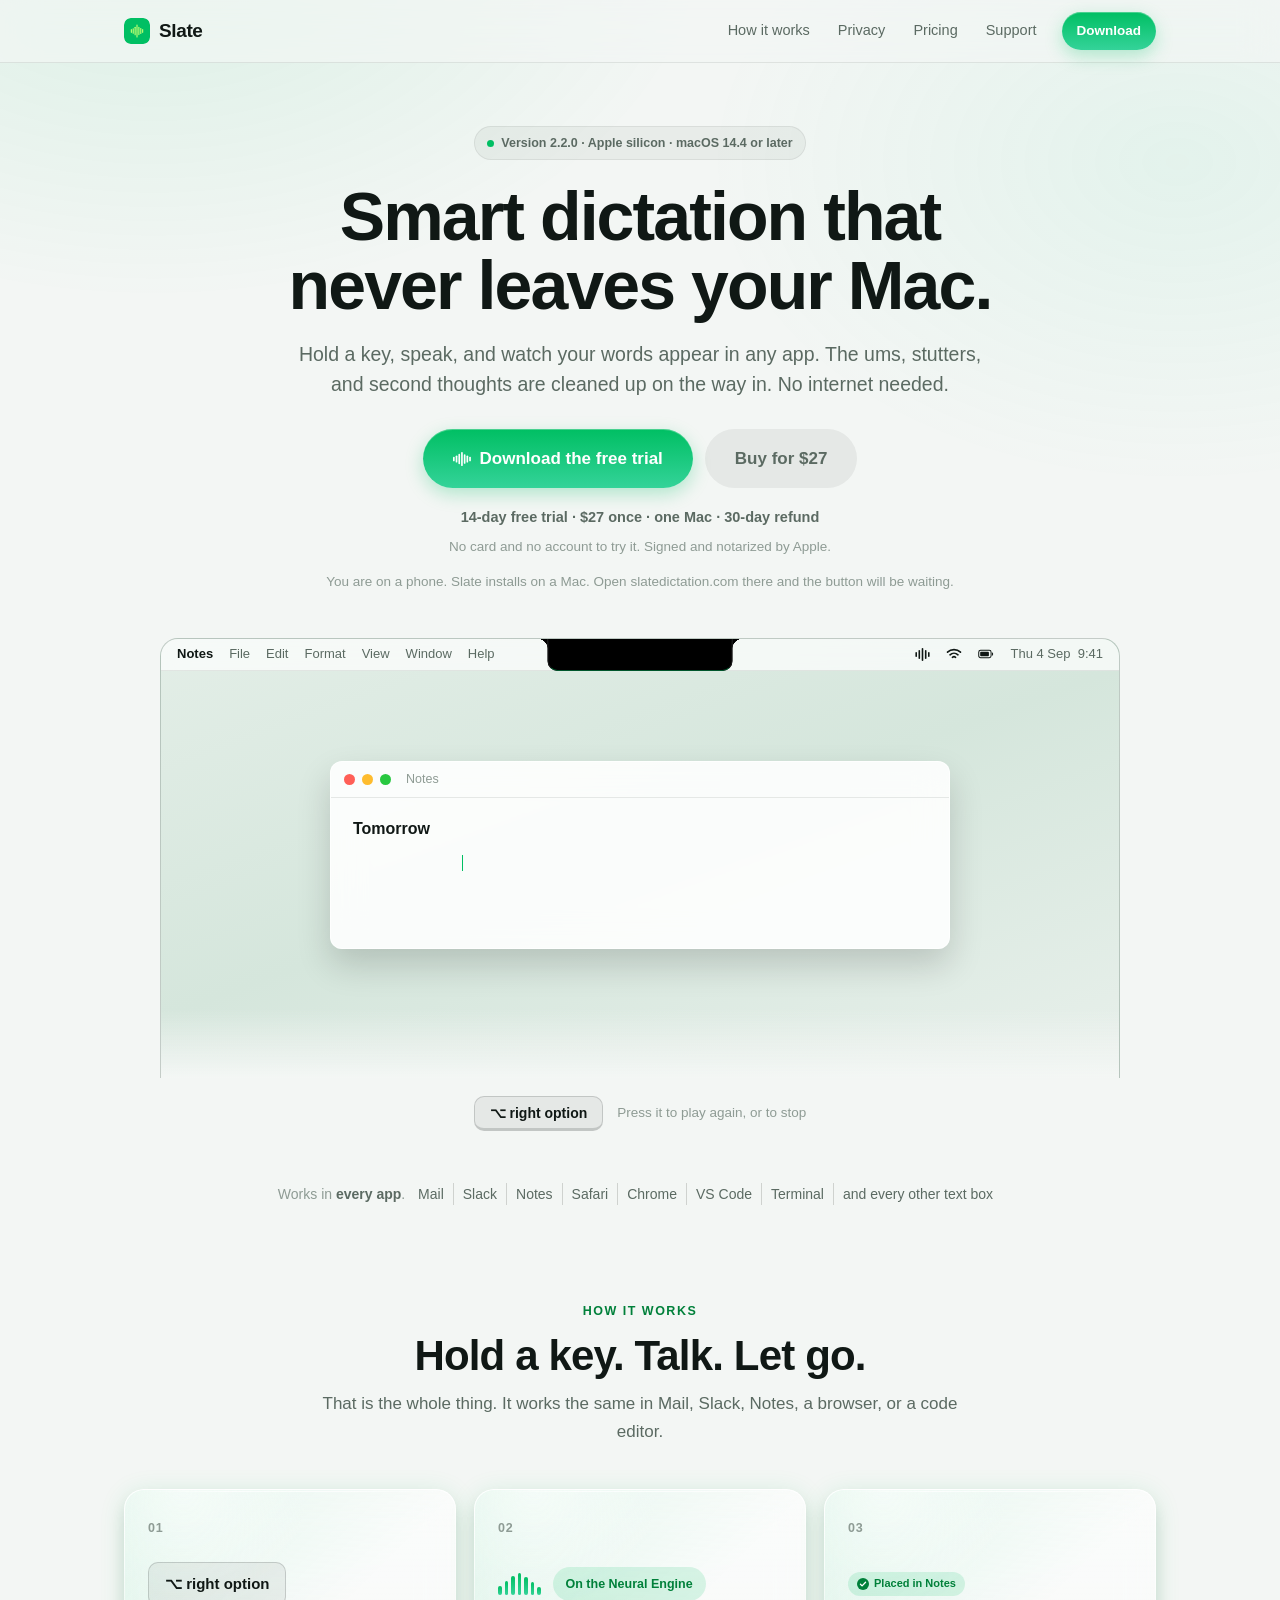
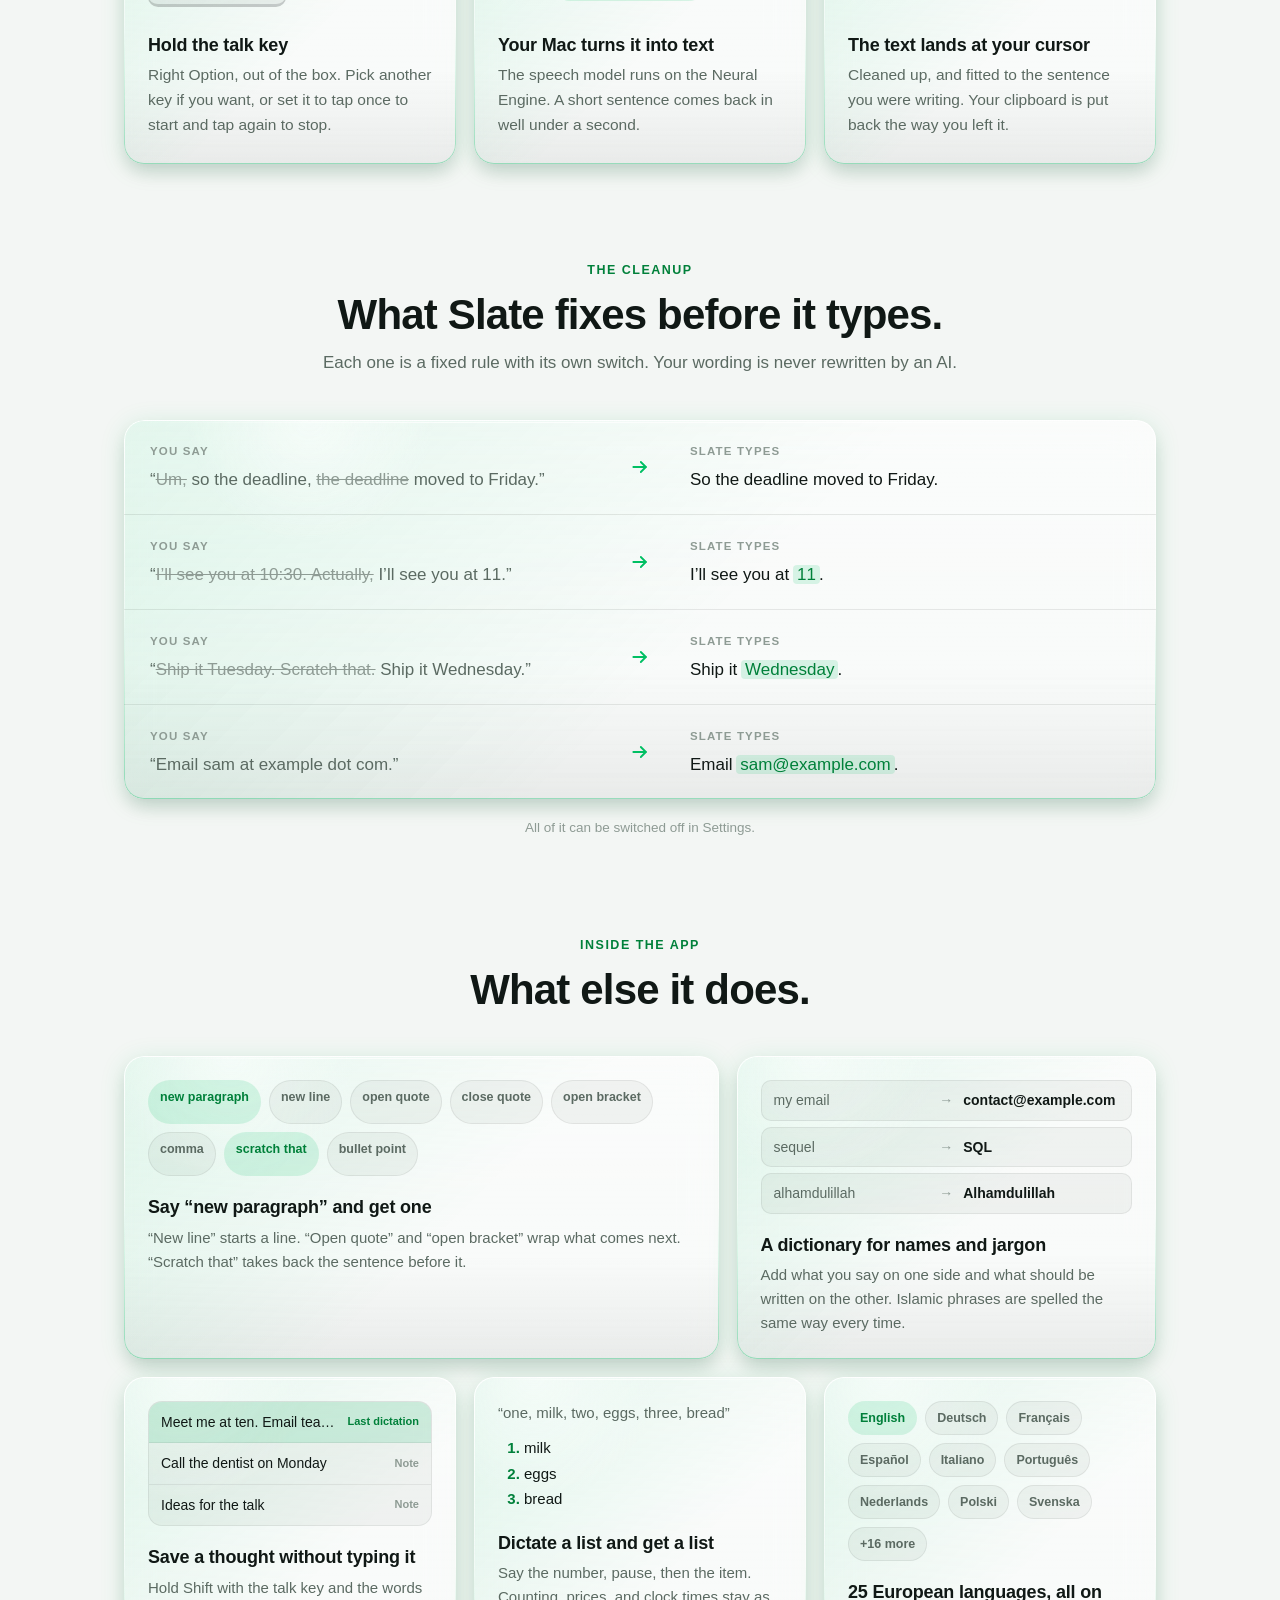
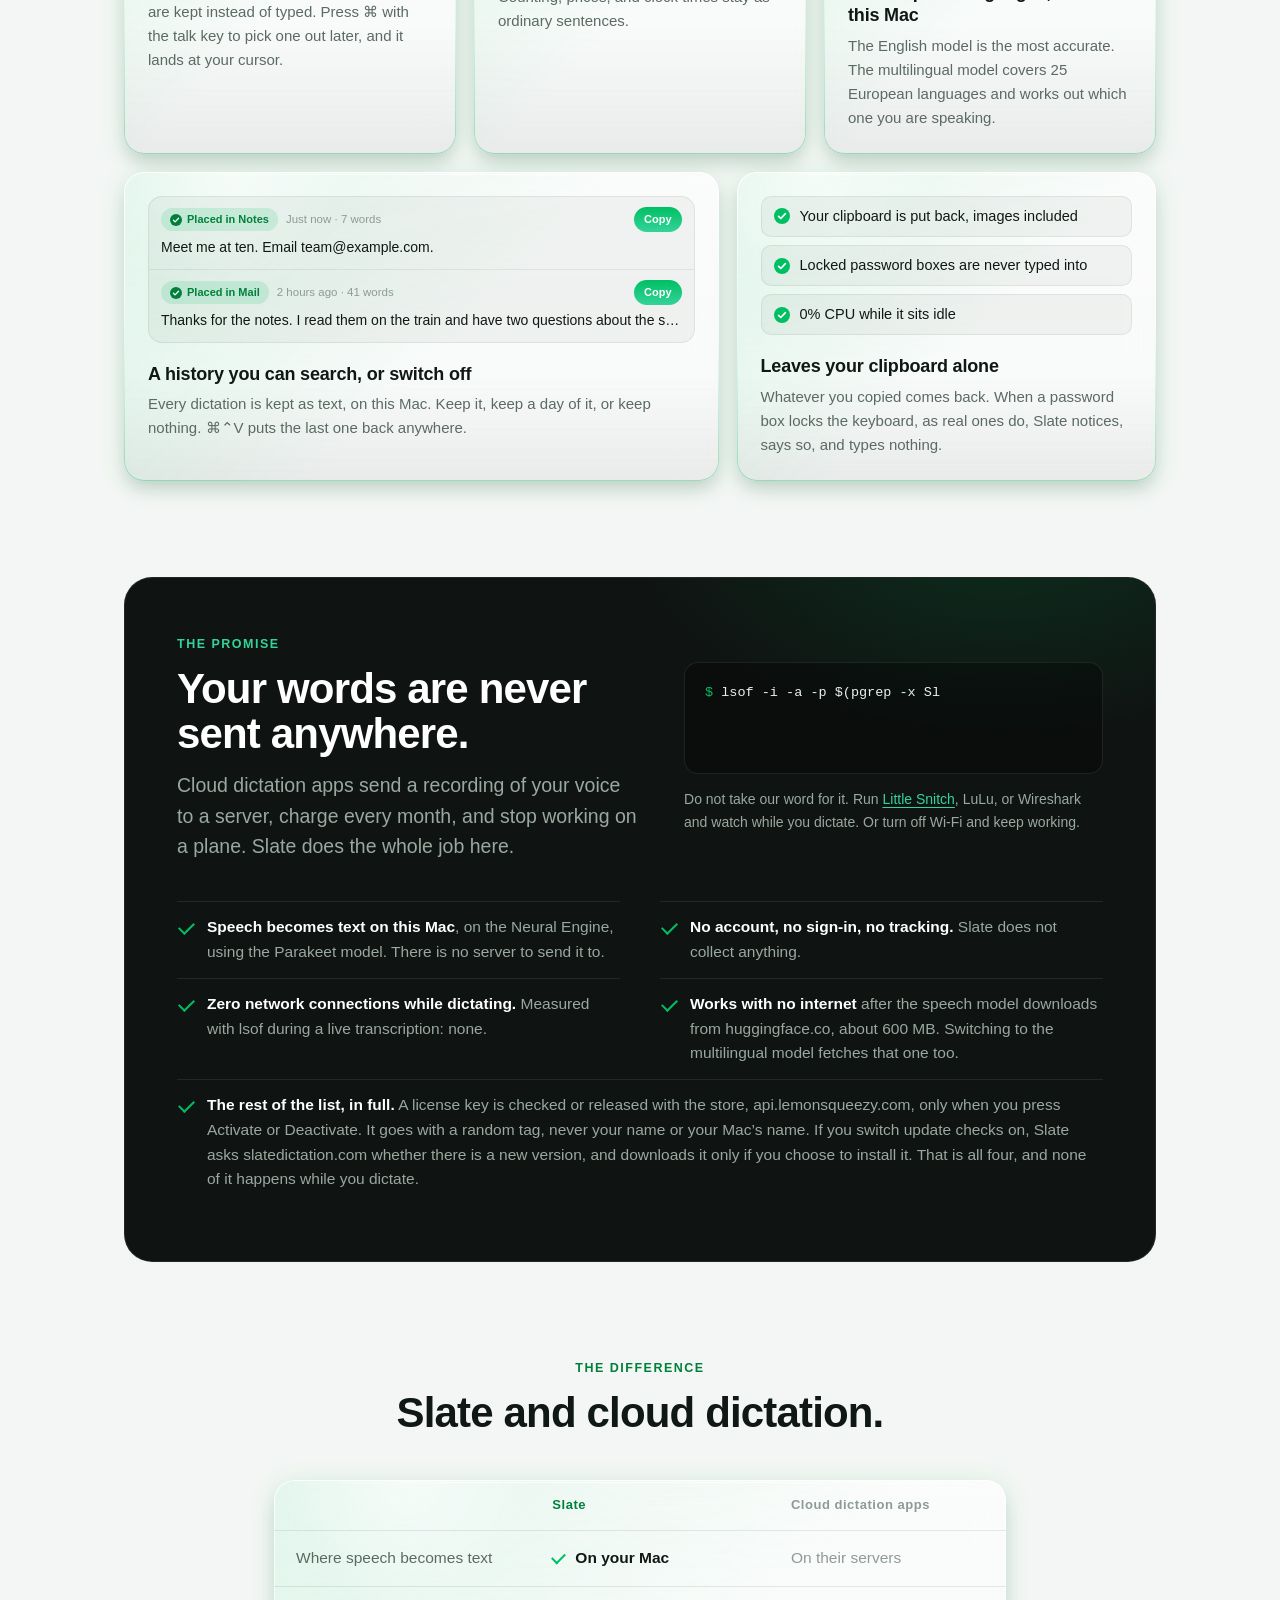
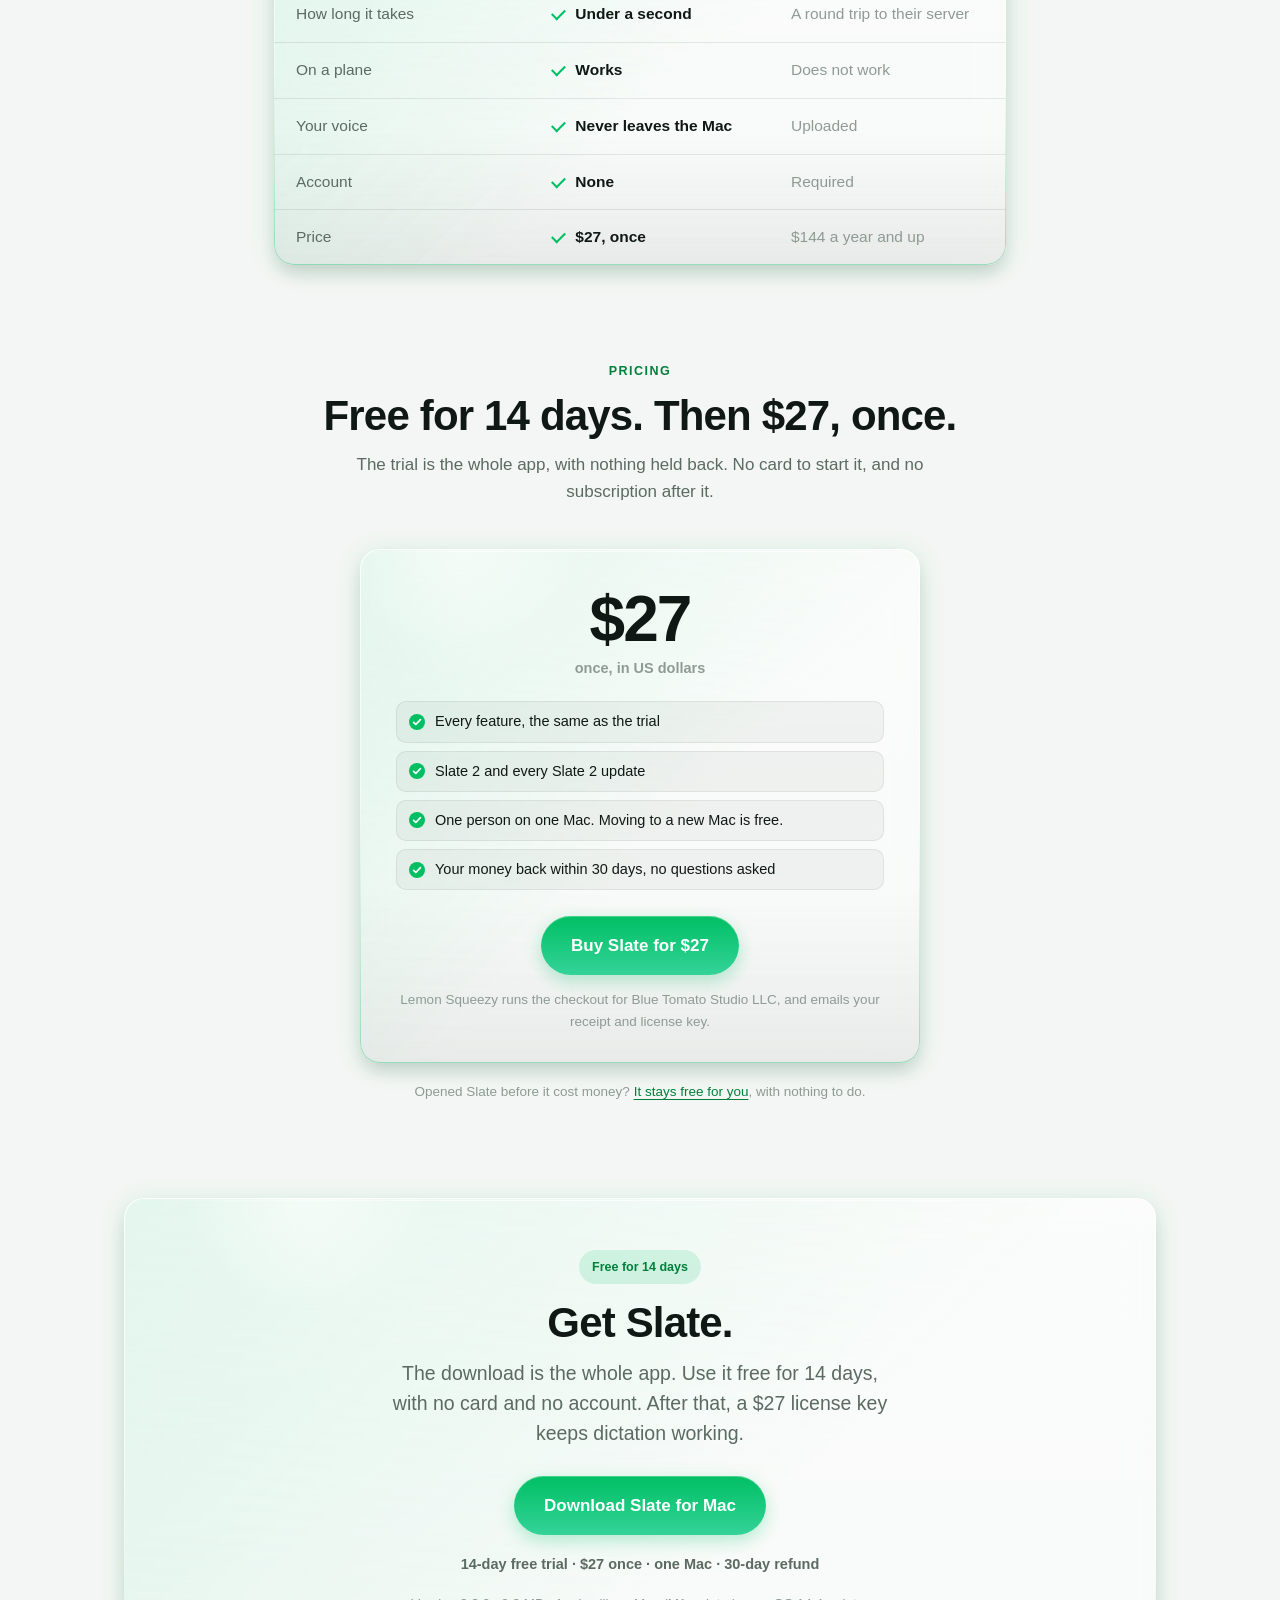
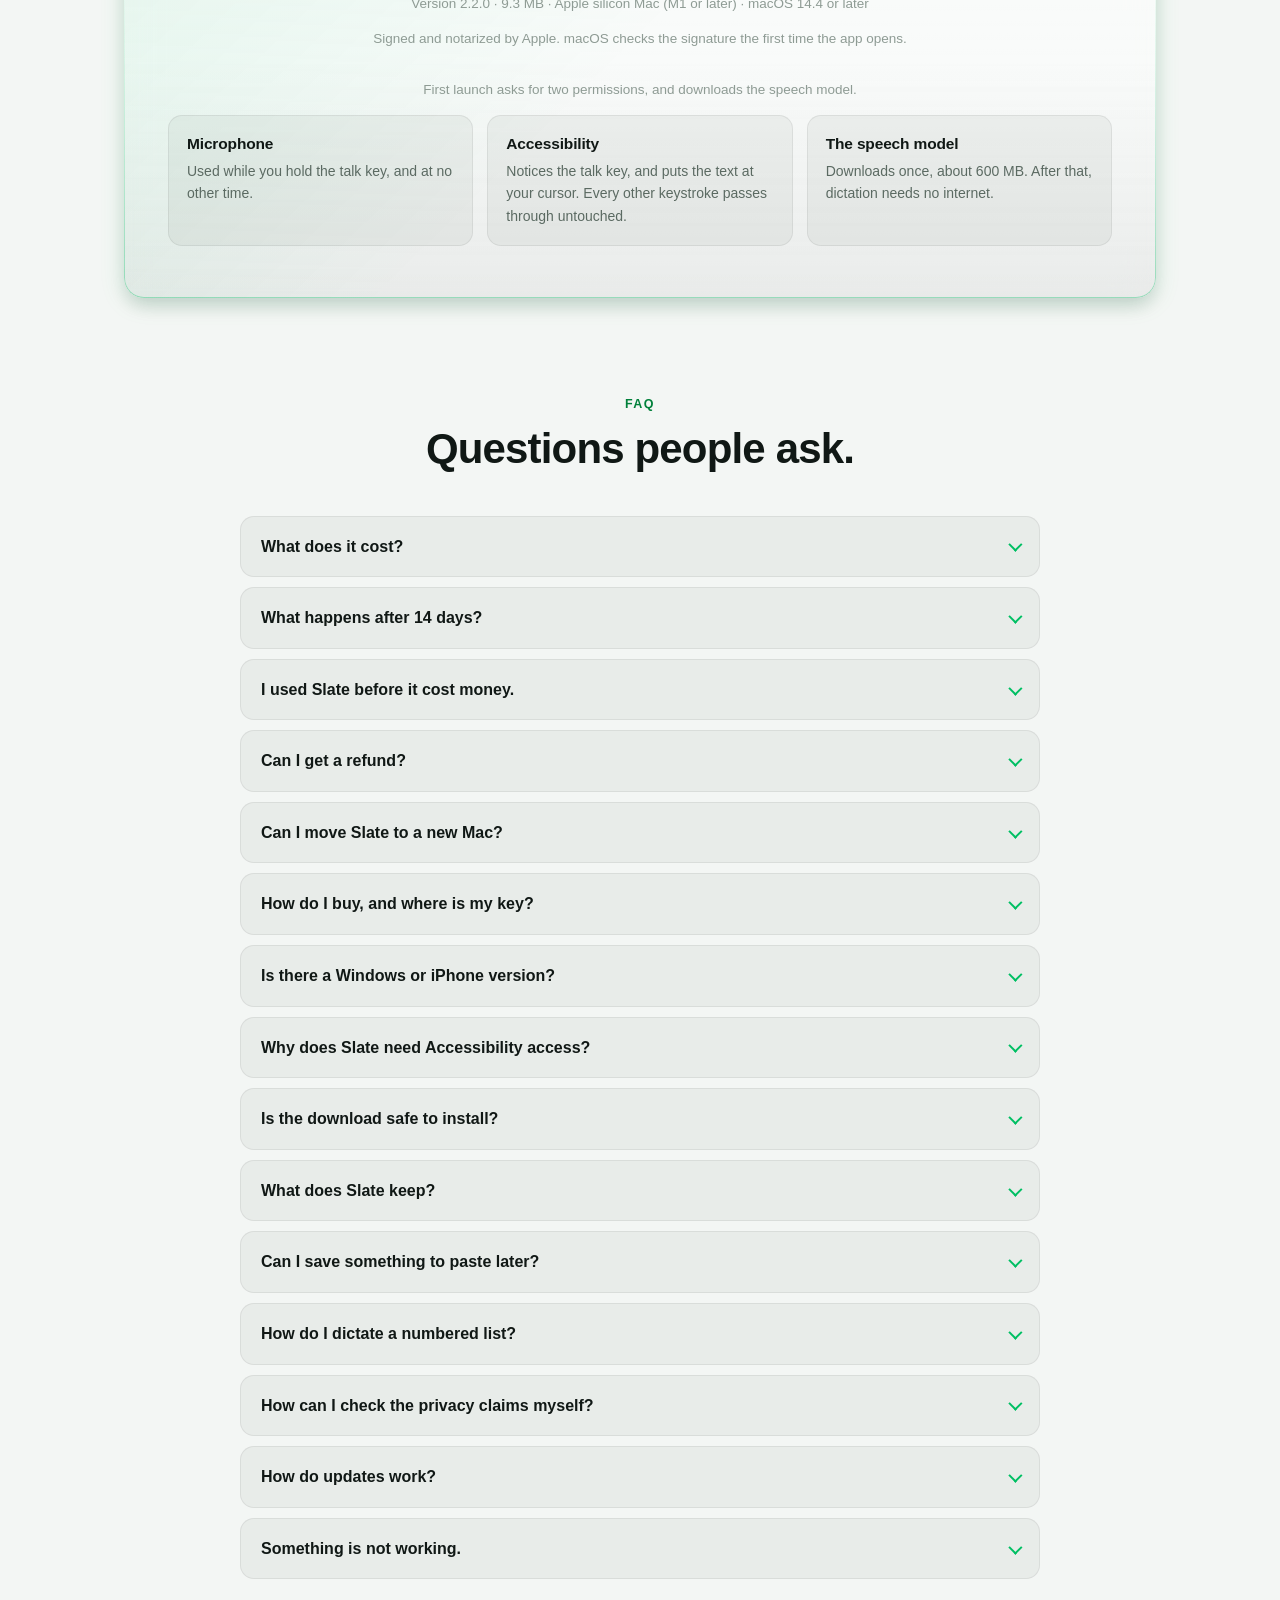
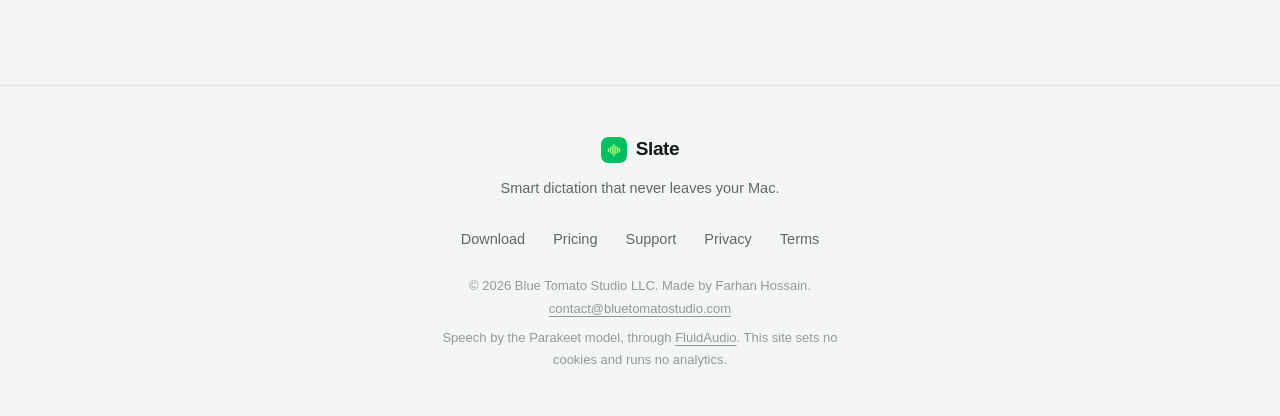
==== commit b746af29: "The paid offer: a 14-day trial, then $27 once Every page says the same offer: a 14-day free trial, $" ====
--- a/index.html
+++ b/index.html
@@ -3,15 +3,15 @@
 <head>
 <meta charset="utf-8">
 <meta name="viewport" content="width=device-width, initial-scale=1">
-<title>Slate: Dictation that never leaves your Mac</title>
+<title>Slate: Smart dictation that never leaves your Mac</title>
 <link rel="canonical" href="https://slatedictation.com/">
-<meta name="description" content="Hold a key, speak, and watch your words appear in any app. The ums and false starts get cleaned up on the way. Speech becomes text on your own Mac, so nothing is uploaded. No account, no tracking, no subscription.">
+<meta name="description" content="Hold a key, speak, and watch your words appear in any app. The ums and false starts get cleaned up on the way. Speech becomes text on your own Mac, so nothing is uploaded. Free for 14 days, then $27 once. No account, no tracking, no subscription.">
 <link rel="icon" type="image/png" href="assets/img/favicon-64.png">
 <link rel="apple-touch-icon" href="assets/img/apple-touch-icon.png">
 <meta name="theme-color" media="(prefers-color-scheme: light)" content="#F3F6F4">
 <meta name="theme-color" media="(prefers-color-scheme: dark)" content="#0F1412">
 <meta property="og:title" content="Slate: Smart dictation that never leaves your Mac">
-<meta property="og:description" content="Hold a key, speak, and watch your words appear in any app. The ums and false starts get cleaned up on the way. No internet needed.">
+<meta property="og:description" content="Hold a key, speak, and watch your words appear in any app. The ums and false starts get cleaned up on the way. No internet needed. Free for 14 days, then $27 once.">
 <meta property="og:image" content="https://slatedictation.com/assets/img/og.png">
 <meta property="og:image:width" content="1200">
 <meta property="og:image:height" content="630">
@@ -19,9 +19,9 @@
 <meta property="og:url" content="https://slatedictation.com/">
 <meta name="twitter:card" content="summary_large_image">
 <meta name="twitter:title" content="Slate: Smart dictation that never leaves your Mac">
-<meta name="twitter:description" content="Hold a key, speak, and watch your words appear in any app. The ums and false starts get cleaned up on the way. No internet needed.">
+<meta name="twitter:description" content="Hold a key, speak, and watch your words appear in any app. The ums and false starts get cleaned up on the way. No internet needed. Free for 14 days, then $27 once.">
 <meta name="twitter:image" content="https://slatedictation.com/assets/img/og.png">
-<link rel="stylesheet" href="assets/styles.css?v=20260904a">
+<link rel="stylesheet" href="assets/styles.css?v=20260924a">
 </head>
 <body>
 
@@ -35,6 +35,18 @@
     5  the SHA-256 inside the "Is the download safe?" answer:
          shasum -a 256 Slate-<version>.dmg
        A stale hash is worse than none: anyone who checks sees a mismatch.
+
+  The checkout link: until the store is live, every Buy button points at a
+  placeholder, with a checkout pin comment on the same line. README.md has the
+  one grep that finds them all, on every page, and the check to run after.
+  Link the Lemon Squeezy checkout directly. Do not add lemon.js or any other
+  script for it: this site loads nothing from another company's servers, and
+  privacy.html says so.
+
+  THE OFFER: 14-day free trial, $27 once, one Mac, 30-day refund. It is said
+  in the hero, the pricing section, the comparison table, the download
+  section, and the FAQ. If any part of it changes, change all of them, and
+  og-render.html, store-render.html, support.html, and terms.html with them.
 -->
 
 <header class="site-header">
@@ -57,6 +69,7 @@
     <nav class="nav">
       <a href="#how" class="hide-sm">How it works</a>
       <a href="#privacy" class="hide-sm">Privacy</a>
+      <a href="#pricing" class="hide-sm">Pricing</a>
       <a href="support.html" class="hide-sm">Support</a>
       <a class="btn btn-accent btn-sm" href="#download">Download</a>
     </nav>
@@ -86,11 +99,14 @@
             <rect x="21" y="6.5" width="2.6" height="11" rx="1.3"/>
             <rect x="25.2" y="8.5" width="2.6" height="7" rx="1.3"/>
           </g></svg>
-          <span class="say">Download for Mac</span>
+          <span class="say">Download the free trial</span>
         </a>
-        <a class="btn btn-quiet btn-big" href="#how">See how it works</a>
-      </div>
-      <p class="fine req">Free to use. No account, no subscription. Signed and notarized by Apple.</p>
+        <a class="btn btn-quiet btn-big" href="LEMONSQUEEZY_CHECKOUT_URL">Buy for $27</a> <!-- CHECKOUT-PIN -->
+      </div>
+      <!-- The whole offer, said the same way every time. Each part keeps its
+           words together when the line wraps on a phone. -->
+      <p class="offer"><span>14-day free trial</span> &middot; <span>$27 once</span> &middot; <span>one Mac</span> &middot; <span>30-day refund</span></p>
+      <p class="fine req">No card and no account to try it. Signed and notarized by Apple.</p>
       <p class="fine req" id="notmac" hidden>You are on a phone. Slate installs on a Mac. Open slatedictation.com there and the button will be waiting.</p>
     </div>
 
@@ -310,7 +326,7 @@
           <div class="mock chips">
             <span class="chip on">English</span><span class="chip">Deutsch</span><span class="chip">Fran&ccedil;ais</span><span class="chip">Espa&ntilde;ol</span><span class="chip">Italiano</span><span class="chip">Portugu&ecirc;s</span><span class="chip">Nederlands</span><span class="chip">Polski</span><span class="chip">Svenska</span><span class="chip">+16 more</span>
           </div>
-          <h3>25 languages, all on this Mac</h3>
+          <h3>25 European languages, all on this Mac</h3>
           <p>The English model is the most accurate. The multilingual model covers 25 European languages and works out which one you are speaking.</p>
         </div>
 
@@ -334,11 +350,11 @@
         <div class="card glass c5 reveal d1">
           <ul class="mock checks">
             <li><svg viewBox="0 0 16 16"><circle cx="8" cy="8" r="8" fill="currentColor"/><path d="M4.6 8.3l2.2 2.2 4.6-4.8" stroke="#fff" stroke-width="1.7" fill="none" stroke-linecap="round" stroke-linejoin="round"/></svg> Your clipboard is put back, images included</li>
-            <li><svg viewBox="0 0 16 16"><circle cx="8" cy="8" r="8" fill="currentColor"/><path d="M4.6 8.3l2.2 2.2 4.6-4.8" stroke="#fff" stroke-width="1.7" fill="none" stroke-linecap="round" stroke-linejoin="round"/></svg> Music pauses while you talk, then resumes</li>
+            <li><svg viewBox="0 0 16 16"><circle cx="8" cy="8" r="8" fill="currentColor"/><path d="M4.6 8.3l2.2 2.2 4.6-4.8" stroke="#fff" stroke-width="1.7" fill="none" stroke-linecap="round" stroke-linejoin="round"/></svg> Locked password boxes are never typed into</li>
             <li><svg viewBox="0 0 16 16"><circle cx="8" cy="8" r="8" fill="currentColor"/><path d="M4.6 8.3l2.2 2.2 4.6-4.8" stroke="#fff" stroke-width="1.7" fill="none" stroke-linecap="round" stroke-linejoin="round"/></svg> 0% CPU while it sits idle</li>
           </ul>
-          <h3>Leaves your clipboard and music alone</h3>
-          <p>Whatever you copied comes back. Music pauses while you talk and starts again after. Password fields are noticed and explained, never typed into.</p>
+          <h3>Leaves your clipboard alone</h3>
+          <p>Whatever you copied comes back. When a password box locks the keyboard, as real ones do, Slate notices, says so, and types nothing.</p>
         </div>
 
       </div>
@@ -352,7 +368,7 @@
         <div class="privacy-top">
           <div>
             <p class="eyebrow">The promise</p>
-            <h2>Nothing is sent anywhere.</h2>
+            <h2>Your words are never sent anywhere.</h2>
             <p class="lead" style="margin-top:14px;">Cloud dictation apps send a recording of your voice to a server, charge every month, and stop working on a plane. Slate does the whole job here.</p>
           </div>
           <div>
@@ -369,8 +385,8 @@
           <li><b>Speech becomes text on this Mac</b>, on the Neural Engine, using the Parakeet model. There is no server to send it to.</li>
           <li><b>No account, no sign-in, no tracking.</b> Slate does not collect anything.</li>
           <li><b>Zero network connections while dictating.</b> Measured with lsof during a live transcription: none.</li>
-          <li><b>Works with no internet</b> after the speech model downloads, about 600&nbsp;MB. Switching to the multilingual model fetches that one too.</li>
-          <li class="wide"><b>The rest of the list, in full.</b> A license key is checked with the store once, if you ever activate one. Update checks, if you switch them on, ask this site for one small file and download the new version if you install it. Nothing about you goes with any of it.</li>
+          <li><b>Works with no internet</b> after the speech model downloads from huggingface.co, about 600&nbsp;MB. Switching to the multilingual model fetches that one too.</li>
+          <li class="wide"><b>The rest of the list, in full.</b> A license key is checked or released with the store, api.lemonsqueezy.com, only when you press Activate or Deactivate. It goes with a random tag, never your name or your Mac&rsquo;s name. If you switch update checks on, Slate asks slatedictation.com whether there is a new version, and downloads it only if you choose to install it. That is all four, and none of it happens while you dictate.</li>
         </ul>
       </div>
     </div>
@@ -395,11 +411,34 @@
               <tr><th scope="row">On a plane</th><td class="yes">Works</td><td class="no">Does not work</td></tr>
               <tr><th scope="row">Your voice</th><td class="yes">Never leaves the Mac</td><td class="no">Uploaded</td></tr>
               <tr><th scope="row">Account</th><td class="yes">None</td><td class="no">Required</td></tr>
-              <tr><th scope="row">Price</th><td class="yes">Free</td><td class="no">$144 a year and up</td></tr>
+              <tr><th scope="row">Price</th><td class="yes">$27, once</td><td class="no">$144 a year and up</td></tr>
             </tbody>
           </table>
         </div>
       </div>
+    </div>
+  </section>
+
+  <!-- ============ PRICING ============ -->
+  <section id="pricing" style="padding-top:0;">
+    <div class="wrap">
+      <div class="section-head reveal">
+        <p class="eyebrow">Pricing</p>
+        <h2>Free for 14 days. Then $27, once.</h2>
+        <p>The trial is the whole app, with nothing held back. No card to start it, and no subscription after it.</p>
+      </div>
+      <div class="price-card glass reveal">
+        <p class="amount">$27 <span>once, in US dollars</span></p>
+        <ul class="checks">
+          <li><svg viewBox="0 0 16 16" aria-hidden="true"><circle cx="8" cy="8" r="8" fill="currentColor"/><path d="M4.6 8.3l2.2 2.2 4.6-4.8" stroke="#fff" stroke-width="1.7" fill="none" stroke-linecap="round" stroke-linejoin="round"/></svg> Every feature, the same as the trial</li>
+          <li><svg viewBox="0 0 16 16" aria-hidden="true"><circle cx="8" cy="8" r="8" fill="currentColor"/><path d="M4.6 8.3l2.2 2.2 4.6-4.8" stroke="#fff" stroke-width="1.7" fill="none" stroke-linecap="round" stroke-linejoin="round"/></svg> Slate 2 and every Slate 2 update</li>
+          <li><svg viewBox="0 0 16 16" aria-hidden="true"><circle cx="8" cy="8" r="8" fill="currentColor"/><path d="M4.6 8.3l2.2 2.2 4.6-4.8" stroke="#fff" stroke-width="1.7" fill="none" stroke-linecap="round" stroke-linejoin="round"/></svg> One person on one Mac. Moving to a new Mac is free.</li>
+          <li><svg viewBox="0 0 16 16" aria-hidden="true"><circle cx="8" cy="8" r="8" fill="currentColor"/><path d="M4.6 8.3l2.2 2.2 4.6-4.8" stroke="#fff" stroke-width="1.7" fill="none" stroke-linecap="round" stroke-linejoin="round"/></svg> Your money back within 30 days, no questions asked</li>
+        </ul>
+        <a class="btn btn-accent btn-big" href="LEMONSQUEEZY_CHECKOUT_URL">Buy Slate for $27</a> <!-- CHECKOUT-PIN -->
+        <p class="fine">Lemon Squeezy runs the checkout for Blue Tomato Studio LLC, and emails your receipt and license key.</p>
+      </div>
+      <p class="fine founders">Opened Slate before it cost money? <a href="#founders">It stays free for you</a>, with nothing to do.</p>
     </div>
   </section>
 
@@ -407,14 +446,15 @@
   <section id="download" style="padding-top:0;">
     <div class="wrap">
       <div class="get glass reveal">
-        <span class="pill done">Free to use</span>
+        <span class="pill done">Free for 14 days</span>
         <h2>Get Slate.</h2>
-        <p class="lead">No account to make, and nothing to sign up for.</p>
+        <p class="lead">The download is the whole app. Use it free for 14 days, with no card and no account. After that, a $27 license key keeps dictation working.</p>
 
         <!-- RELEASE-PIN 3 of 5: the download-section link -->
         <a class="btn btn-accent btn-big insert" href="Slate-2.2.0.dmg" download>
           <span class="say">Download Slate for Mac</span>
         </a>
+        <p class="offer"><span>14-day free trial</span> &middot; <span>$27 once</span> &middot; <span>one Mac</span> &middot; <span>30-day refund</span></p>
 
         <!-- RELEASE-PIN 4 of 5: version and size -->
         <p class="fine meta">Version 2.2.0 &middot; 9.3&nbsp;MB &middot; Apple silicon Mac (M1 or later) &middot; macOS 14.4 or later</p>
@@ -446,13 +486,68 @@
         <p class="eyebrow">FAQ</p>
         <h2>Questions people ask.</h2>
       </div>
+      <!-- The money questions come first, in the order people ask them. Each
+           one that support emails link to has an id, and the script at the
+           bottom opens it when the address ends in that #id. -->
       <div class="faq reveal">
+
+        <details id="cost">
+          <summary>What does it cost?</summary>
+          <div class="body"><div class="bodyin">
+            <p>$27, once, in US dollars. There is no subscription.</p>
+            <p>Before you pay anything, you get 14 days with every feature. No key, no card, and no account.</p>
+            <p>One license is for one person on one Mac. It covers Slate 2 and every Slate 2 update.</p>
+          </div></div>
+        </details>
+
+        <details id="trial">
+          <summary>What happens after 14 days?</summary>
+          <div class="body"><div class="bodyin">
+            <p>Dictation stops until you enter a license key. Nothing is deleted. Your history, notes, dictionary, and settings stay on your Mac, just as you left them.</p>
+            <p>The 14 days start the first time you open Slate. You can buy on any day, during the trial or after it ends.</p>
+          </div></div>
+        </details>
+
+        <details id="founders">
+          <summary>I used Slate before it cost money.</summary>
+          <div class="body"><div class="bodyin">
+            <p>If you opened Slate on your Mac before the paid version came out, it stays free on that Mac. That happens by itself. There is no key to enter and nothing to do.</p>
+            <p>Downloading it is not enough. Slate has to have been opened at least once before the paid version was released.</p>
+            <p>Migration Assistant carries it to a new Mac along with everything else. Setting one up from scratch? Email <a href="mailto:contact@bluetomatostudio.com">contact@bluetomatostudio.com</a> and it gets sorted out.</p>
+          </div></div>
+        </details>
+
+        <details id="refunds">
+          <summary>Can I get a refund?</summary>
+          <div class="body"><div class="bodyin">
+            <p>Yes. Within 30 days of buying, for any reason, with no questions asked.</p>
+            <p>Email <a href="mailto:contact@bluetomatostudio.com">contact@bluetomatostudio.com</a> from the address you bought with, or include the order number from your Lemon Squeezy receipt. The money goes back the way you paid.</p>
+          </div></div>
+        </details>
+
+        <details id="new-mac">
+          <summary>Can I move Slate to a new Mac?</summary>
+          <div class="body"><div class="bodyin">
+            <p>Yes, and it costs nothing. On the old Mac, press Deactivate This Mac&hellip; in Slate&rsquo;s Settings &rsaquo; License. Then paste the same key into Settings &rsaquo; License on the new Mac and press Activate.</p>
+            <p>Old Mac lost, broken, or already wiped? Email <a href="mailto:contact@bluetomatostudio.com">contact@bluetomatostudio.com</a> and the key is freed for you.</p>
+            <p>A key works on one Mac at a time. To use Slate on two Macs at once, each one needs its own license.</p>
+          </div></div>
+        </details>
+
+        <details id="buying">
+          <summary>How do I buy, and where is my key?</summary>
+          <div class="body"><div class="bodyin">
+            <p>Press Buy. Lemon Squeezy runs the checkout for Blue Tomato Studio LLC, the company that makes Slate. It takes the payment, handles sales tax or VAT, and emails you a receipt with your license key. You do not make an account.</p>
+            <p>In Slate, open Settings &rsaquo; License, paste the key, and press Activate.</p>
+            <p>Lost the key? It is in that purchase email. Lemon Squeezy&rsquo;s <a href="https://app.lemonsqueezy.com/my-orders">My Orders</a> page can send it again, or email <a href="mailto:contact@bluetomatostudio.com">contact@bluetomatostudio.com</a>.</p>
+          </div></div>
+        </details>
 
         <details>
           <summary>Is there a Windows or iPhone version?</summary>
           <div class="body"><div class="bodyin">
             <p>No. Slate needs an Apple silicon Mac, M1 or later, and macOS 14.4 or later. Speech runs on the Neural Engine, which Intel Macs do not have.</p>
-            <p>Not sure what your Mac has? Click the Apple menu at the top left, then About This Mac. If the Chip line says M1, M2, M3, or M4, Slate runs on it.</p>
+            <p>Not sure what your Mac has? Click the Apple menu at the top left, then About This Mac. If the Chip line starts with M, like M1 or M4, Slate runs on it.</p>
           </div></div>
         </details>
 
@@ -461,13 +556,6 @@
           <div class="body"><div class="bodyin">
             <p>Two jobs: noticing the talk key, and putting the text where your cursor is. macOS puts both behind the same permission.</p>
             <p>Every other keystroke passes through untouched. Nothing about what you type is read, stored, or sent.</p>
-          </div></div>
-        </details>
-
-        <details>
-          <summary>What does it cost?</summary>
-          <div class="body"><div class="bodyin">
-            <p>Nothing. Slate is free to use, with no subscription and no account to make. Nothing in the app is held back.</p>
           </div></div>
         </details>
 
@@ -509,15 +597,16 @@
           <summary>How can I check the privacy claims myself?</summary>
           <div class="body"><div class="bodyin">
             <p>Three ways. Turn off Wi-Fi after the model has downloaded, and keep dictating. Run Little Snitch, LuLu, or Wireshark and watch while you talk. Or open Terminal and run <code>lsof -i -a -p $(pgrep -x Slate)</code> mid-sentence.</p>
-            <p>Four things, and never while you dictate: the speech model download, a license check if you activate a key, and update checks and downloads if you switch them on.</p>
-          </div></div>
-        </details>
-
-        <details>
+            <p>Slate reaches the network for four things and nothing else: downloading a speech model, from huggingface.co; checking or releasing a license key with the store, at api.lemonsqueezy.com, only when you press Activate or Deactivate; asking slatedictation.com whether there is a new version, if you switch that on; and downloading that version if you choose to install it. None of it happens while you dictate.</p>
+          </div></div>
+        </details>
+
+        <details id="updates">
           <summary>How do updates work?</summary>
           <div class="body"><div class="bodyin">
             <p>Slate can update itself in place, but only once you say yes. A check asks this site for one small file, and nothing about you goes with it. A new version is installed only if it is signed with Slate's key.</p>
             <p>The switch and a Check now button are in Settings &rsaquo; About.</p>
+            <p>Your $27 covers Slate 2 and every Slate 2 update. If there is ever a Slate 3, it may be a paid upgrade. The version you bought keeps working either way.</p>
           </div></div>
         </details>
 
@@ -538,11 +627,12 @@
     <p class="foot-tag">Smart dictation that never leaves your Mac.</p>
     <nav class="foot-links" aria-label="Footer">
       <a href="#download">Download</a>
+      <a href="#pricing">Pricing</a>
       <a href="support.html">Support</a>
       <a href="privacy.html">Privacy</a>
       <a href="terms.html">Terms</a>
     </nav>
-    <p class="foot-meta">&copy; 2026 Slate. Made by Farhan Hossain.
+    <p class="foot-meta">&copy; 2026 Blue Tomato Studio LLC. Made by Farhan Hossain.
       <a href="mailto:contact@bluetomatostudio.com">contact@bluetomatostudio.com</a></p>
     <p class="foot-meta foot-credit">Speech by the Parakeet model, through
       <a href="https://github.com/FluidInference/FluidAudio">FluidAudio</a>.
@@ -954,6 +1044,22 @@
       }
     });
   });
+
+  /* An address that ends in a question's #id opens that question, whether it
+     came from a support email or from a link on this page. Without this the
+     page scrolls to a closed box and the answer is one more click away. The
+     click listener covers a second click on the same link, which does not
+     change the address and so fires no hashchange. */
+  function openQuestion(id) {
+    var d = id && document.getElementById(id);
+    if (d && d.tagName === 'DETAILS' && d.closest('.faq')) d.open = true;
+  }
+  openQuestion(location.hash.slice(1));
+  window.addEventListener('hashchange', function () { openQuestion(location.hash.slice(1)); });
+  document.addEventListener('click', function (e) {
+    var a = e.target.closest && e.target.closest('a[href^="#"]');
+    if (a) openQuestion(a.getAttribute('href').slice(1));
+  });
 })();
 </script>
 
--- a/assets/styles.css
+++ b/assets/styles.css
@@ -143,6 +143,10 @@
   margin: 0;
   letter-spacing: -0.02em;
 }
+/* Headlines split into lines of even length, so a phone never leaves one word
+   such as "Mac." or "once." alone on the last line. Browsers without it wrap
+   as before. */
+h1, h2 { text-wrap: balance; }
 h1 { font-size: clamp(38px, 6.2vw, 68px); line-height: 1.02; letter-spacing: -0.028em; }
 h2 { font-size: clamp(28px, 3.6vw, 42px); line-height: 1.08; }
 h3 { font-size: 18px; line-height: 1.3; letter-spacing: -0.01em; }
@@ -169,7 +173,9 @@
 section { padding: 96px 0; }
 .section-head { max-width: 640px; margin: 0 auto 44px; text-align: center; }
 .section-head h2 { margin-bottom: 12px; }
-.section-head p { color: var(--ink-soft); margin: 0; font-size: 17px; }
+/* the subtitle only: without the :not, this outranks .eyebrow and turns every
+   section's small emerald label into 17px grey body text */
+.section-head p:not(.eyebrow) { color: var(--ink-soft); margin: 0; font-size: 17px; }
 
 /* ---- the glass surface ---- */
 .glass {
@@ -252,6 +258,12 @@
 .btn-sm { font-size: 13.5px; padding: 8px 15px; }
 .btn-big { font-size: 17px; padding: 16px 30px; }
 .btn .mark { width: 18px; height: 16px; color: currentColor; }
+
+/* the whole offer in one line, under each download button: trial, price,
+   seat, refund. Each part keeps its words together, so on a phone the line
+   only breaks between parts, never inside "30-day refund". */
+.offer { font-family: var(--ui); font-size: 14.5px; font-weight: 600; color: var(--ink-soft); margin: 0; }
+.offer span { white-space: nowrap; }
 
 .pill {
   display: inline-flex; align-items: center; gap: 7px;
@@ -318,6 +330,8 @@
 .hero .lead { max-width: 36em; margin: 18px auto 0; }
 .hero .cta { margin-top: 30px; display: flex; gap: 12px; justify-content: center; flex-wrap: wrap; }
 .hero .req { margin-top: 14px; }
+.hero .offer { margin-top: 18px; }
+.hero .offer + .req { margin-top: 6px; }
 
 /* ---- the stage: a Mac screen, the notch, the island, and the note ---- */
 .stage { padding: clamp(28px, 5vh, 52px) var(--gutter) 0; }
@@ -616,10 +630,24 @@
 .compare td.yes::before { content: ""; display: inline-block; width: 11px; height: 6px; margin: 0 10px 2px 0; border-left: 2px solid var(--emerald); border-bottom: 2px solid var(--emerald); transform: rotate(-45deg); }
 .compare td.no { color: var(--ink-faint); }
 
+/* ================= PRICING ================= */
+/* One card, one price. The list reuses the checks from the feature cards so
+   the page has a single way of saying "included". */
+.price-card { max-width: 560px; margin: 0 auto; padding: 38px 36px 30px; text-align: center; }
+.price-card .amount {
+  font-family: var(--ui); font-size: 64px; font-weight: 700; line-height: 1;
+  letter-spacing: -0.03em; color: var(--ink); margin: 0 0 26px;
+}
+.price-card .amount span { display: block; margin-top: 10px; font-size: 14.5px; font-weight: 600; letter-spacing: 0; color: var(--ink-faint); }
+.price-card .checks { text-align: left; margin-bottom: 26px; }
+.price-card .fine { margin-top: 14px; }
+.founders { text-align: center; margin-top: 18px; }
+
 /* ================= DOWNLOAD ================= */
 .get { padding: 52px 44px; text-align: center; }
 .get h2 { margin: 16px 0 12px; }
 .get .lead { max-width: 46ch; margin: 0 auto 28px; }
+.get .offer { margin-top: 18px; }
 .get .meta { margin-top: 16px; }
 .get .meta + .meta { margin-top: 8px; }
 .get .firstrun-lead { margin-top: 30px; }
@@ -670,7 +698,10 @@
 .doc-page ul { padding-left: 20px; }
 .doc-page li { margin-bottom: 8px; }
 .doc-page a { word-break: break-word; }
-.doc-page code { background: var(--row-fill); border: 1px solid var(--row-edge); border-radius: 6px; padding: 1px 6px; font-size: 0.88em; color: var(--ink); }
+/* A long path or command has no spaces to break at, and on a phone it would
+   push the page sideways. The <wbr> hints in the pages pick the nicer breaks;
+   overflow-wrap catches everything else. */
+.doc-page code { background: var(--row-fill); border: 1px solid var(--row-edge); border-radius: 6px; padding: 1px 6px; font-size: 0.88em; color: var(--ink); overflow-wrap: anywhere; }
 .back { display: inline-flex; align-items: center; gap: 7px; font-family: var(--ui); font-size: 14.5px; font-weight: 500; color: var(--ink-soft); text-decoration: none; margin-bottom: 18px; }
 .back:hover { color: var(--emerald-text); }
 .callout { padding: 20px 24px; margin: 26px 0; }
@@ -715,6 +746,8 @@
   .island .live { font-size: 14.5px; }
   .btn-big { font-size: 16.5px; padding: 15px 26px; width: 100%; }
   .hero .cta .btn { width: 100%; }
+  .price-card { padding: 30px 20px 24px; }
+  .price-card .amount { font-size: 56px; }
   .proof { font-size: 12px; }
   .compare th, .compare td { padding: 12px 14px; }
   .apps .list span { padding: 0 7px; }
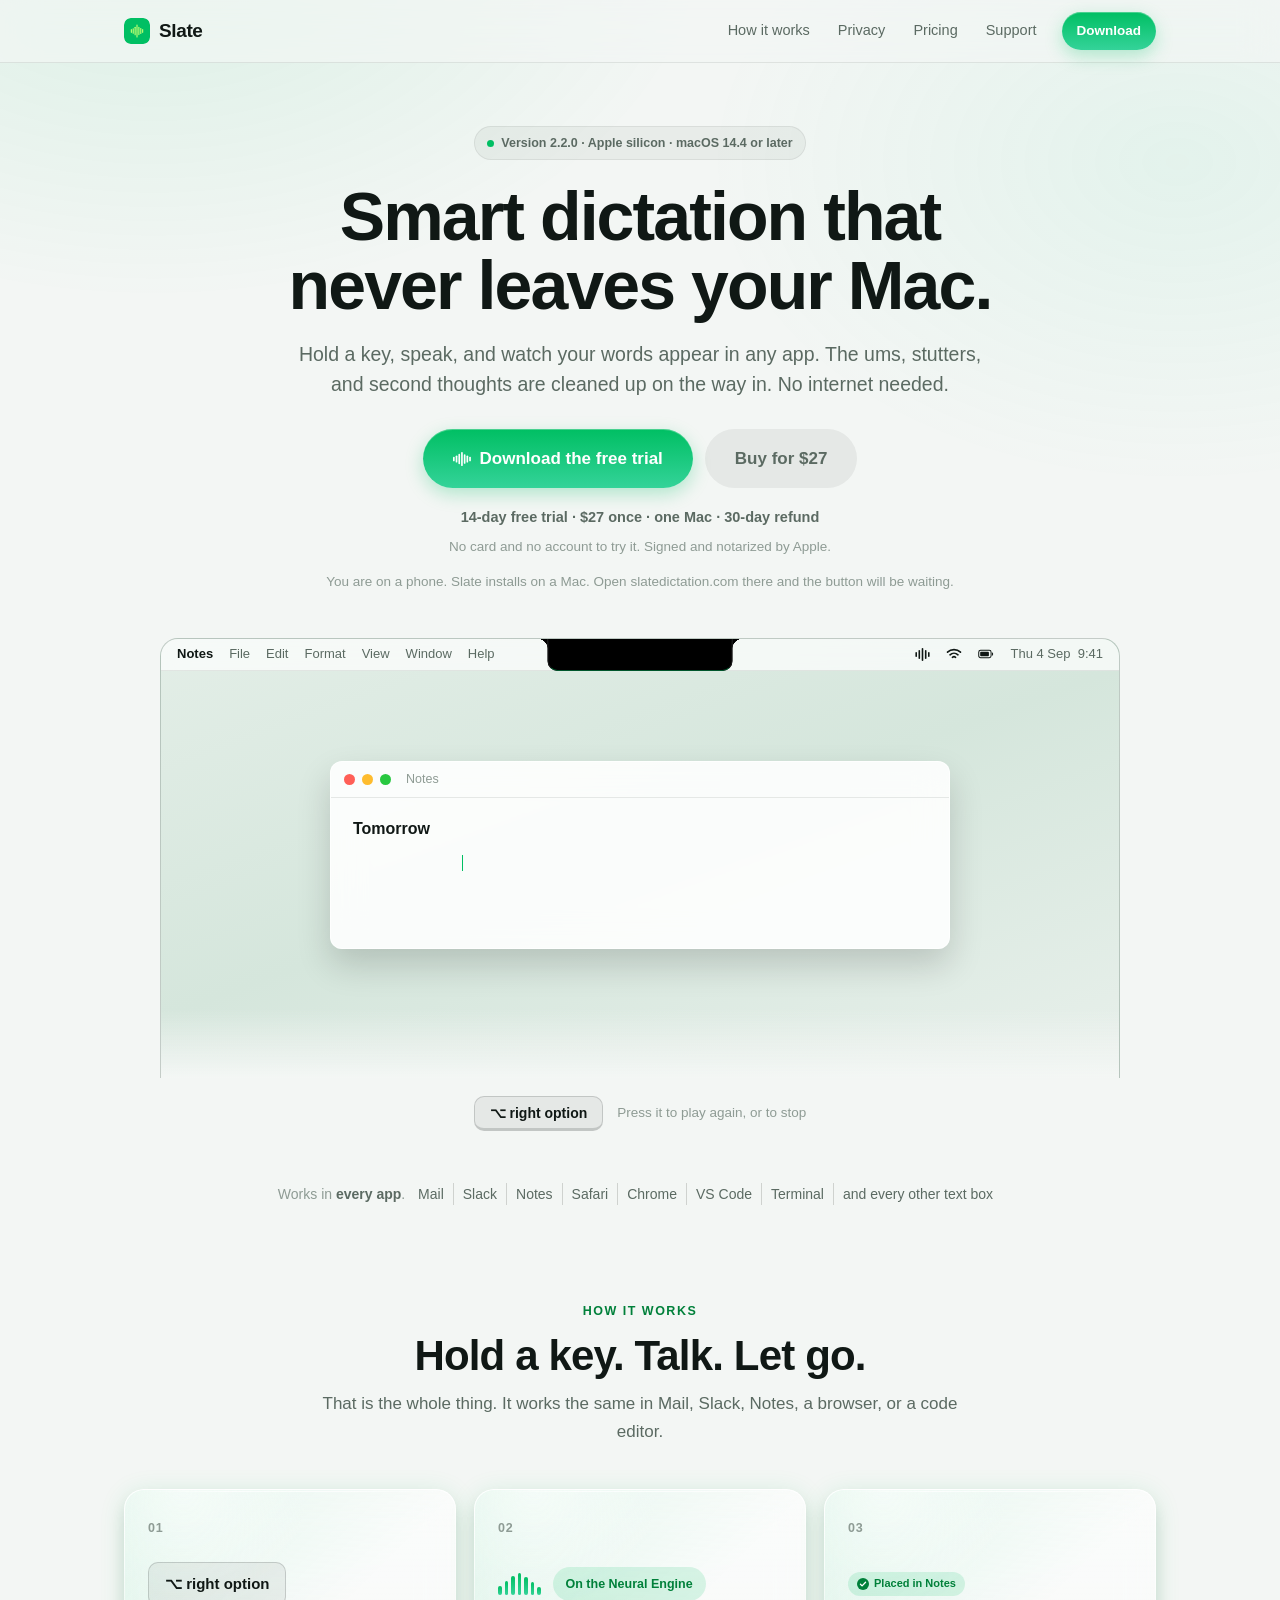
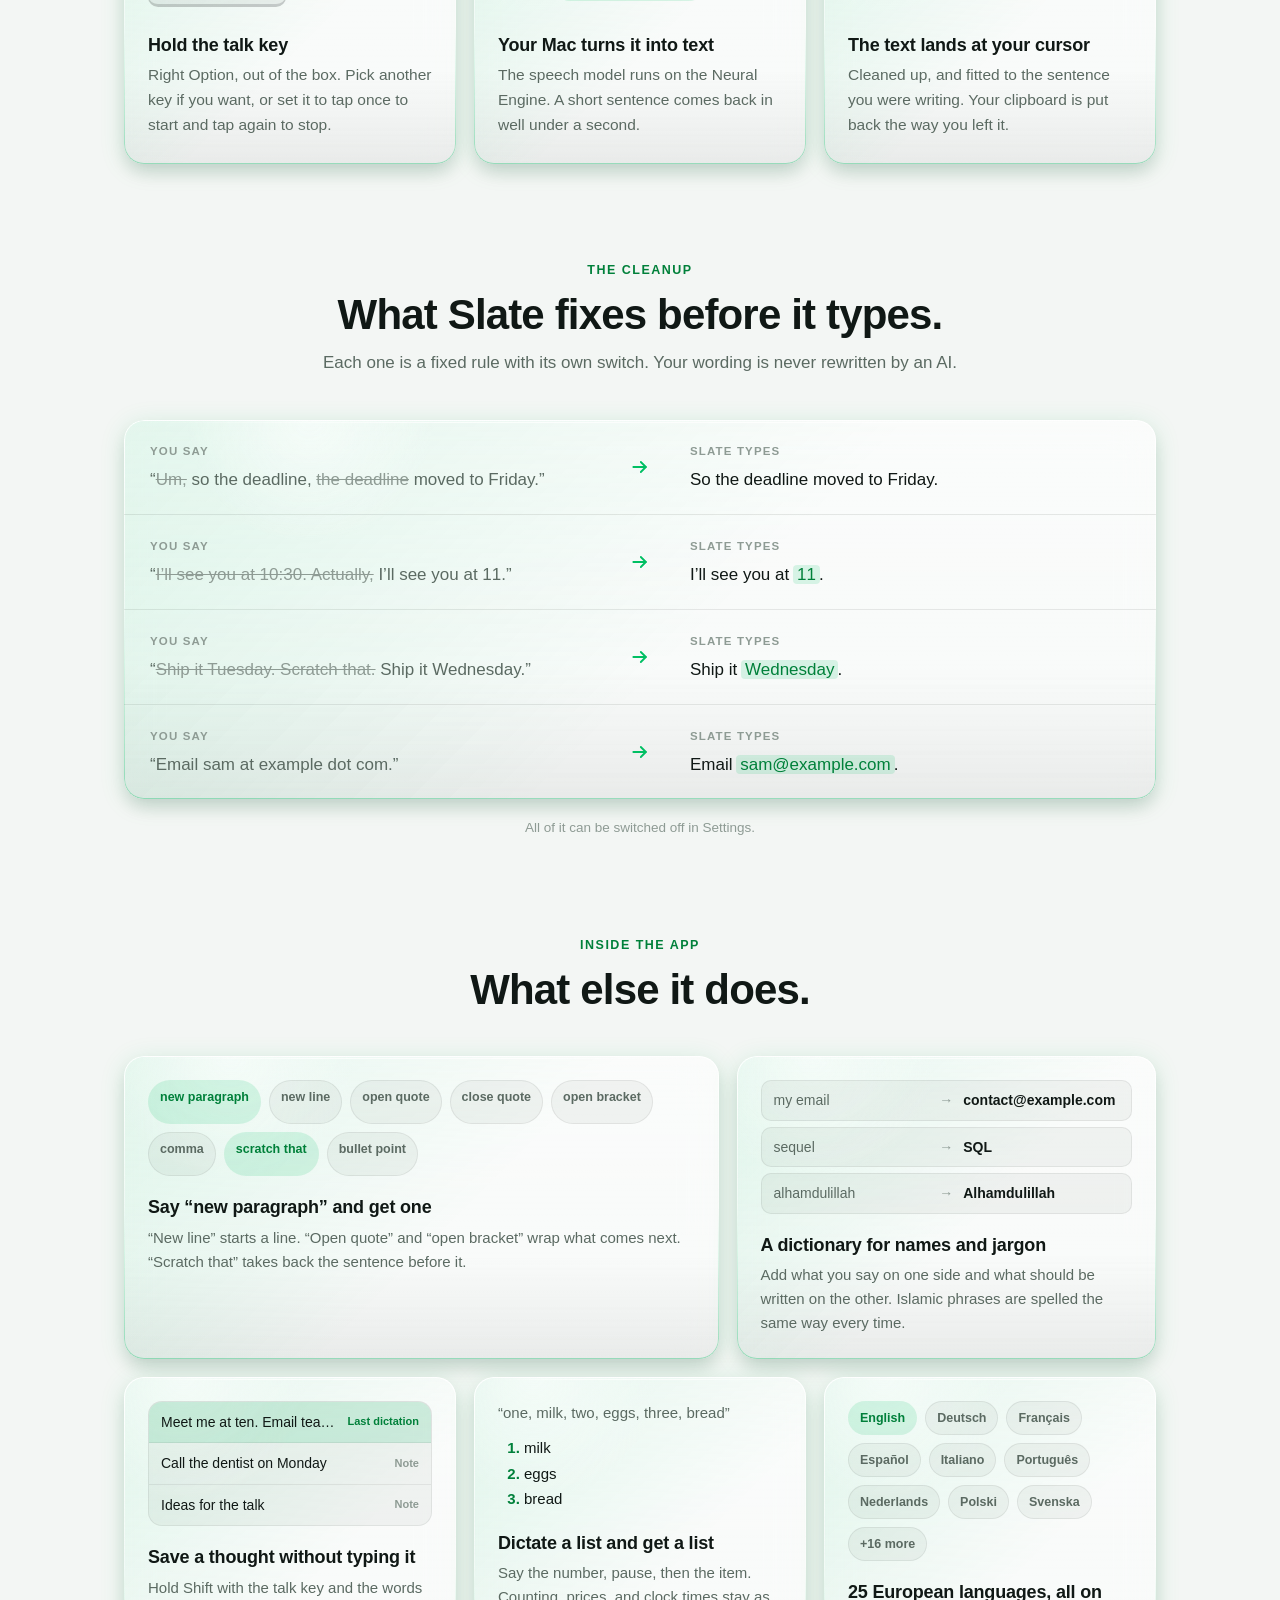
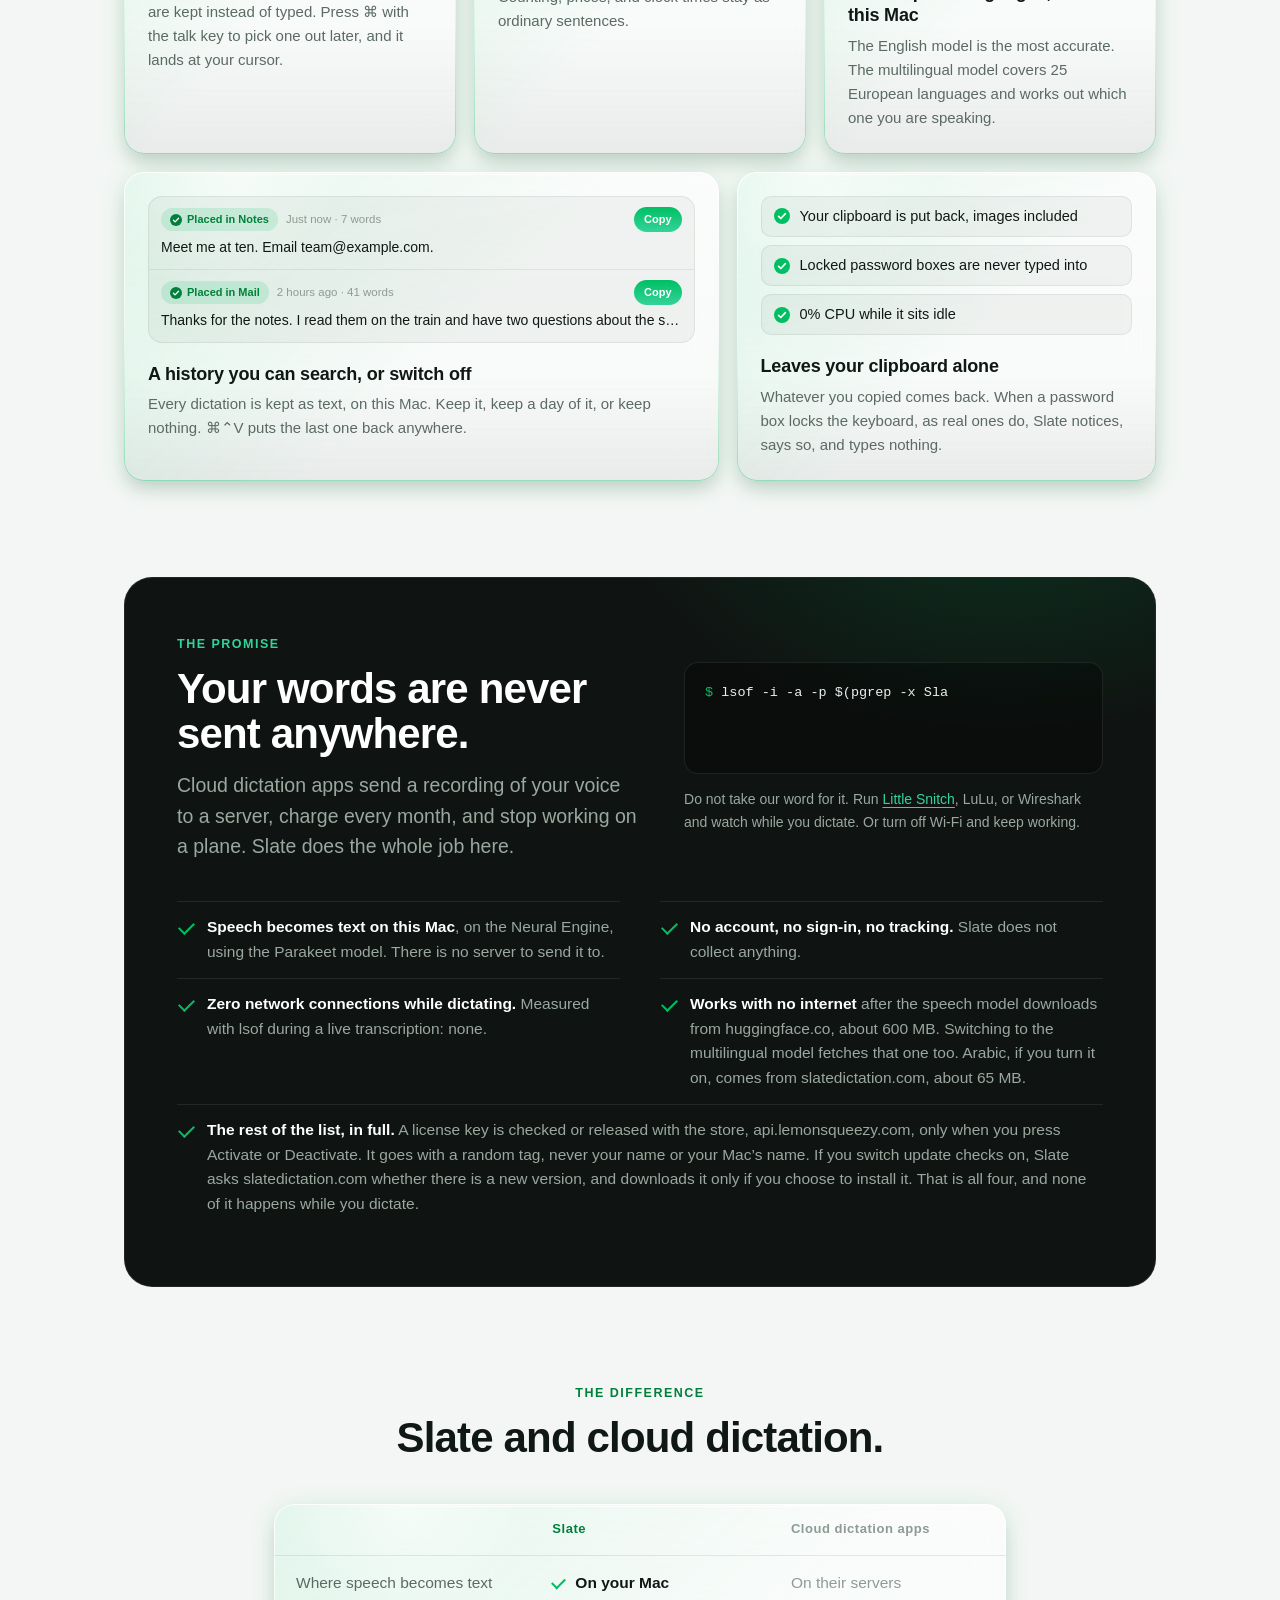
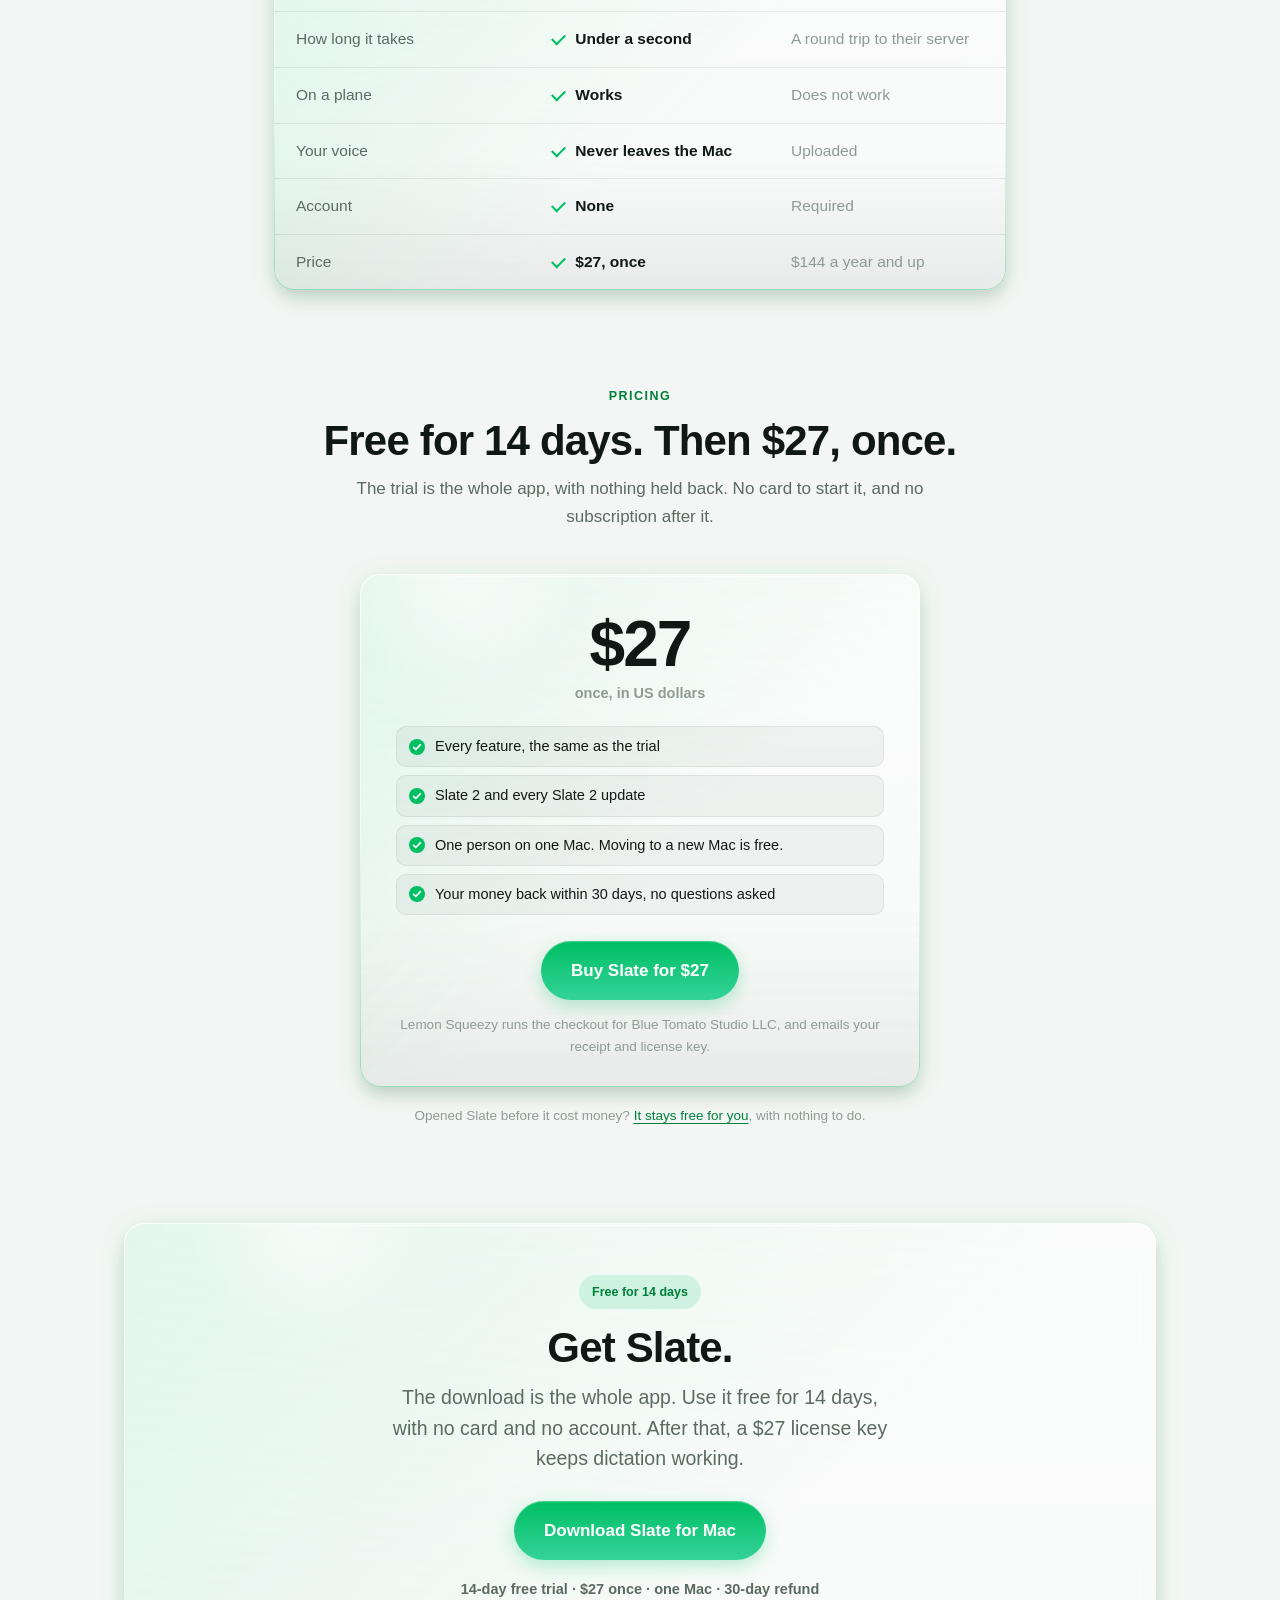
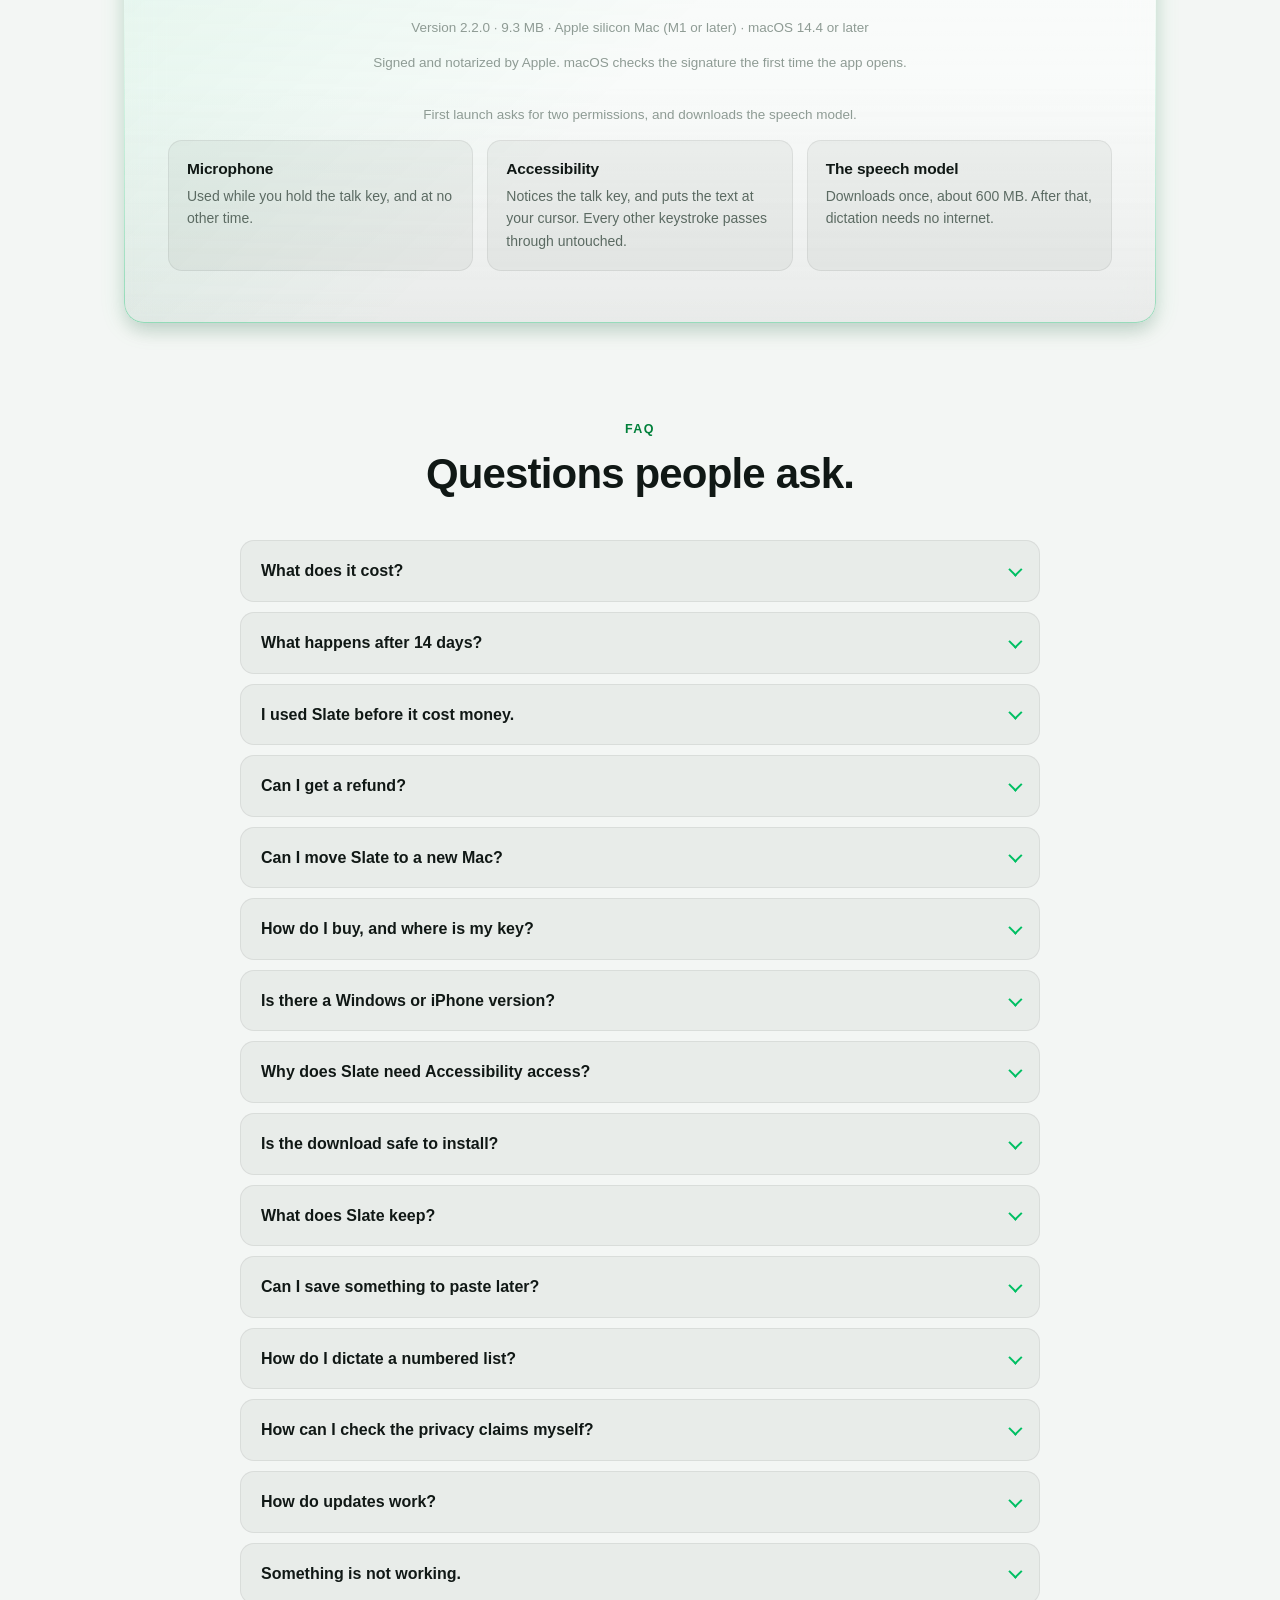
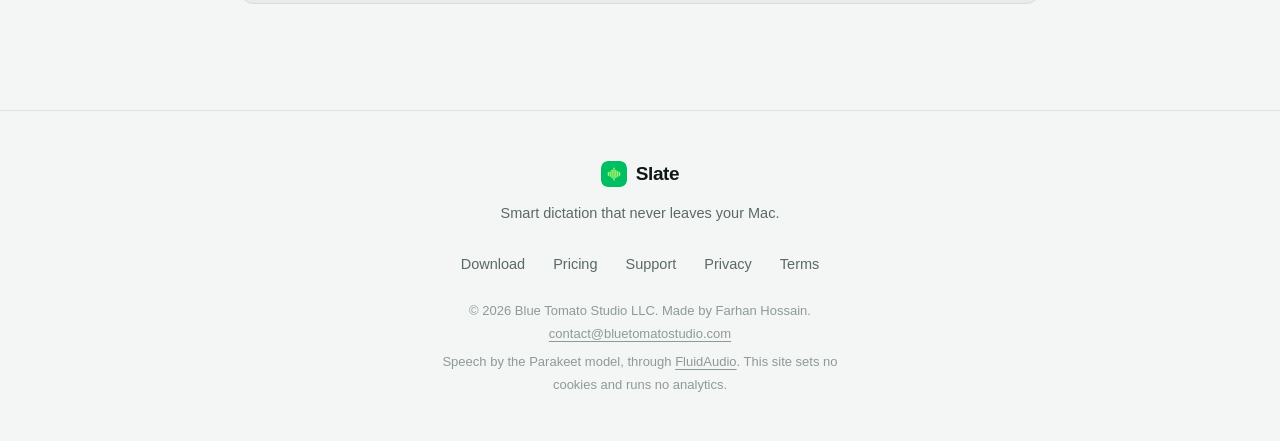
==== commit 41aeb2e6: "Arabic: the 65 MB model at /models/arabic-lite/1/, and the network sentence names it Co-Authored-By:" ====
--- a/index.html
+++ b/index.html
@@ -385,7 +385,7 @@
           <li><b>Speech becomes text on this Mac</b>, on the Neural Engine, using the Parakeet model. There is no server to send it to.</li>
           <li><b>No account, no sign-in, no tracking.</b> Slate does not collect anything.</li>
           <li><b>Zero network connections while dictating.</b> Measured with lsof during a live transcription: none.</li>
-          <li><b>Works with no internet</b> after the speech model downloads from huggingface.co, about 600&nbsp;MB. Switching to the multilingual model fetches that one too.</li>
+          <li><b>Works with no internet</b> after the speech model downloads from huggingface.co, about 600&nbsp;MB. Switching to the multilingual model fetches that one too. Arabic, if you turn it on, comes from slatedictation.com, about 65&nbsp;MB.</li>
           <li class="wide"><b>The rest of the list, in full.</b> A license key is checked or released with the store, api.lemonsqueezy.com, only when you press Activate or Deactivate. It goes with a random tag, never your name or your Mac&rsquo;s name. If you switch update checks on, Slate asks slatedictation.com whether there is a new version, and downloads it only if you choose to install it. That is all four, and none of it happens while you dictate.</li>
         </ul>
       </div>
@@ -597,7 +597,7 @@
           <summary>How can I check the privacy claims myself?</summary>
           <div class="body"><div class="bodyin">
             <p>Three ways. Turn off Wi-Fi after the model has downloaded, and keep dictating. Run Little Snitch, LuLu, or Wireshark and watch while you talk. Or open Terminal and run <code>lsof -i -a -p $(pgrep -x Slate)</code> mid-sentence.</p>
-            <p>Slate reaches the network for four things and nothing else: downloading a speech model, from huggingface.co; checking or releasing a license key with the store, at api.lemonsqueezy.com, only when you press Activate or Deactivate; asking slatedictation.com whether there is a new version, if you switch that on; and downloading that version if you choose to install it. None of it happens while you dictate.</p>
+            <p>Slate reaches the network for four things and nothing else: downloading a speech model, from huggingface.co, or slatedictation.com for Arabic; checking or releasing a license key with the store, at api.lemonsqueezy.com, only when you press Activate or Deactivate; asking slatedictation.com whether there is a new version, if you switch that on; and downloading that version if you choose to install it. None of it happens while you dictate.</p>
           </div></div>
         </details>
 
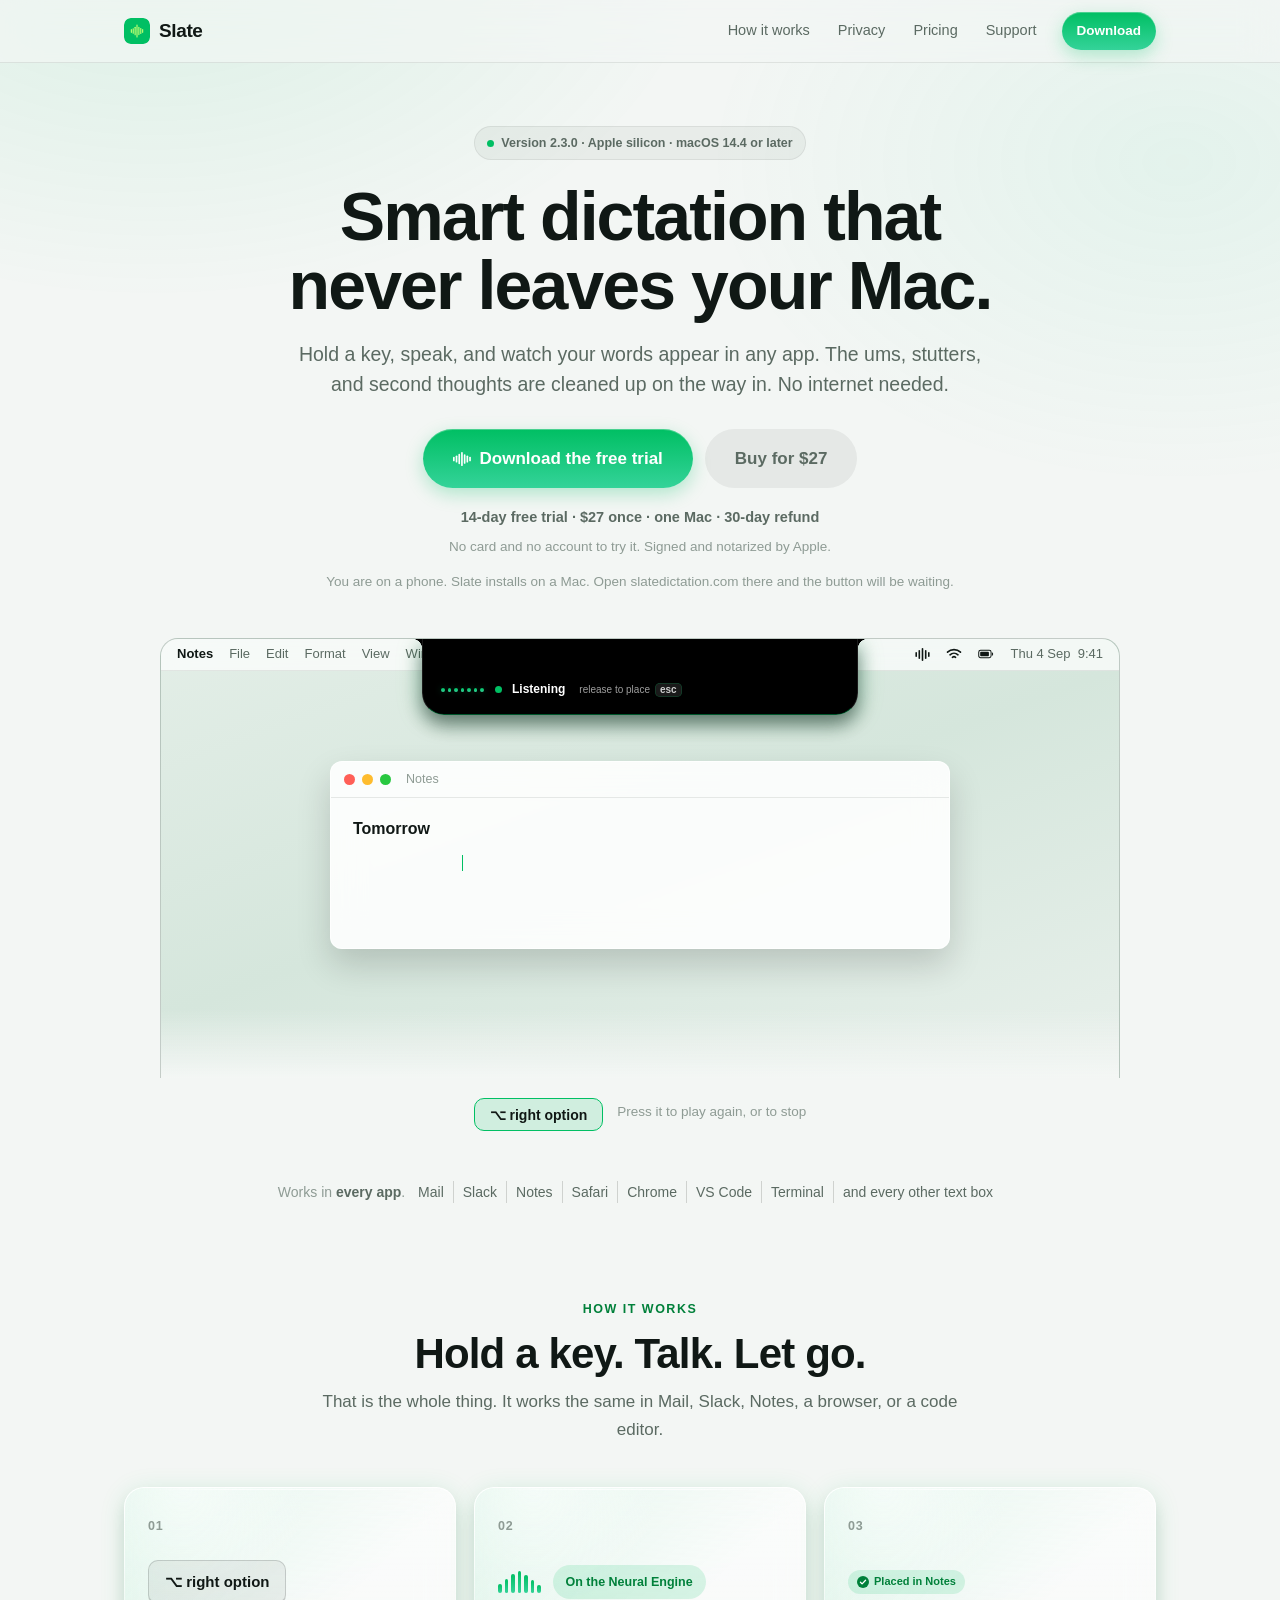
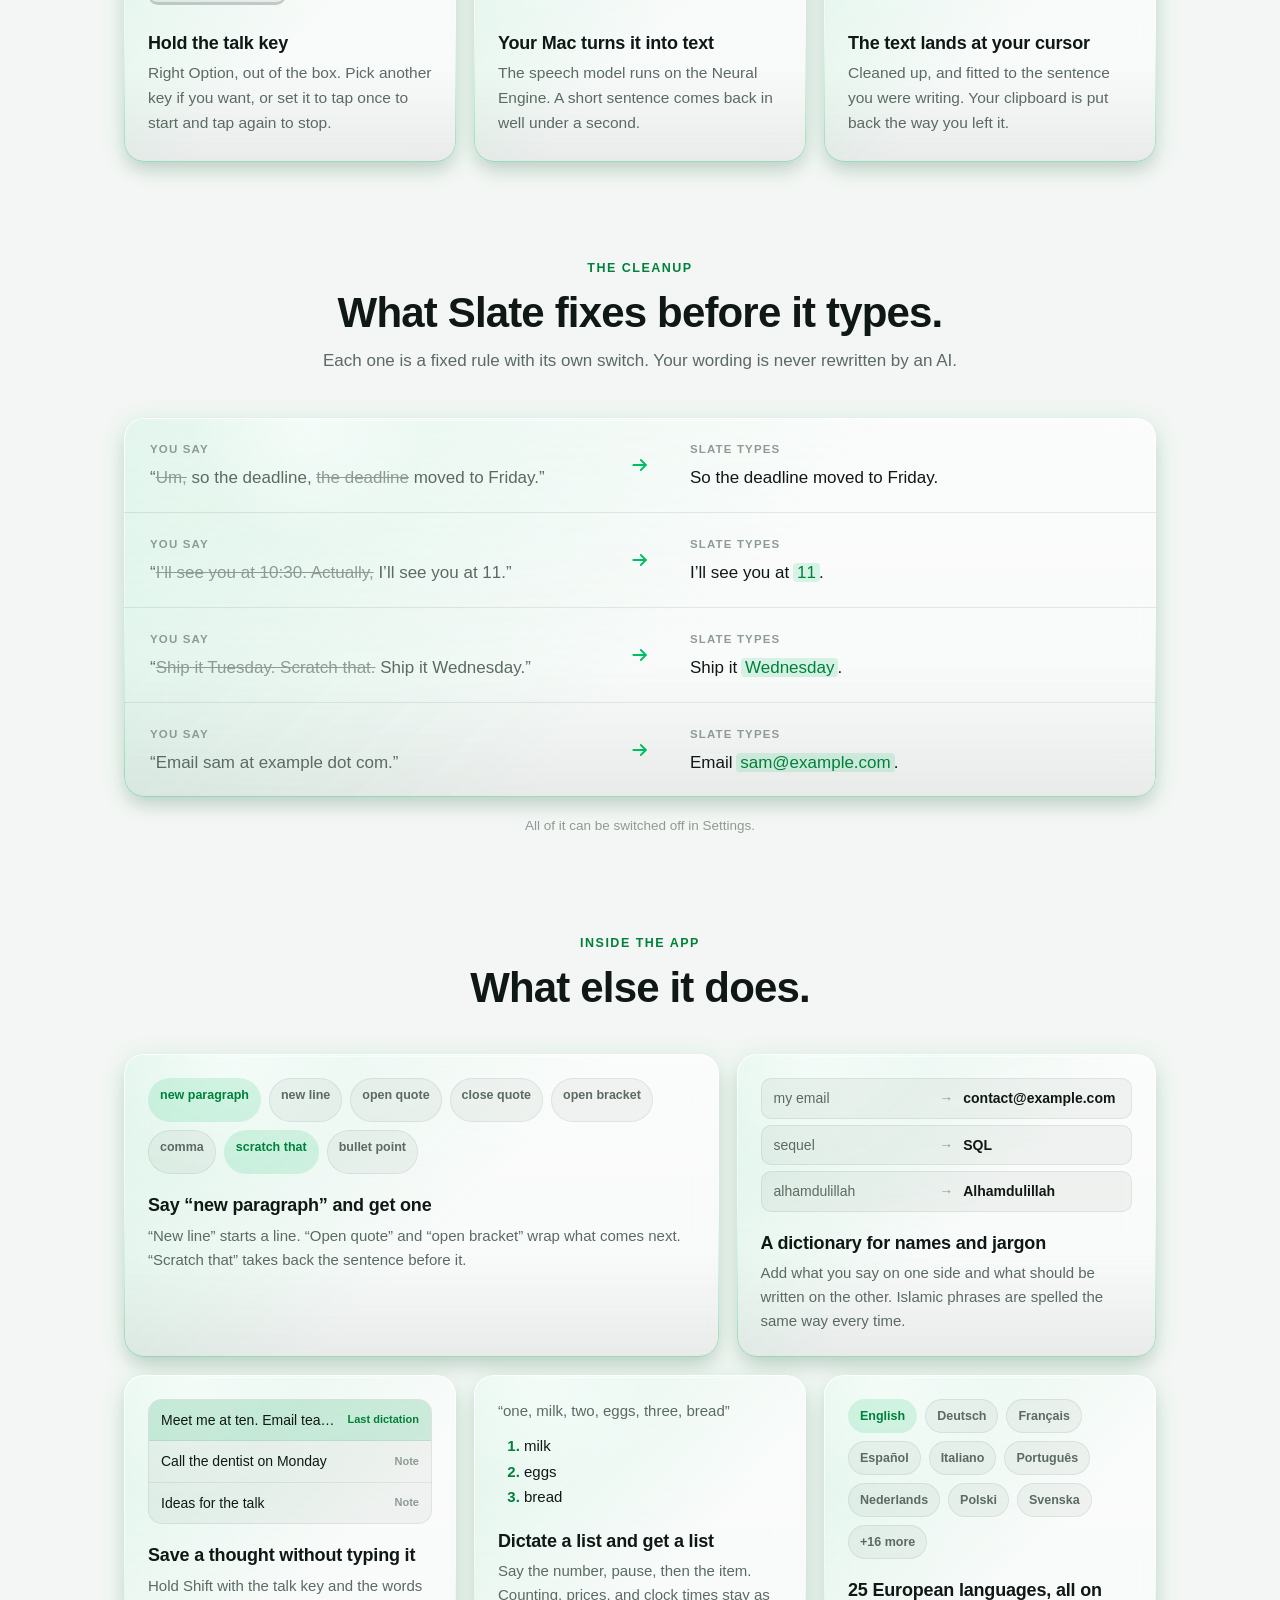
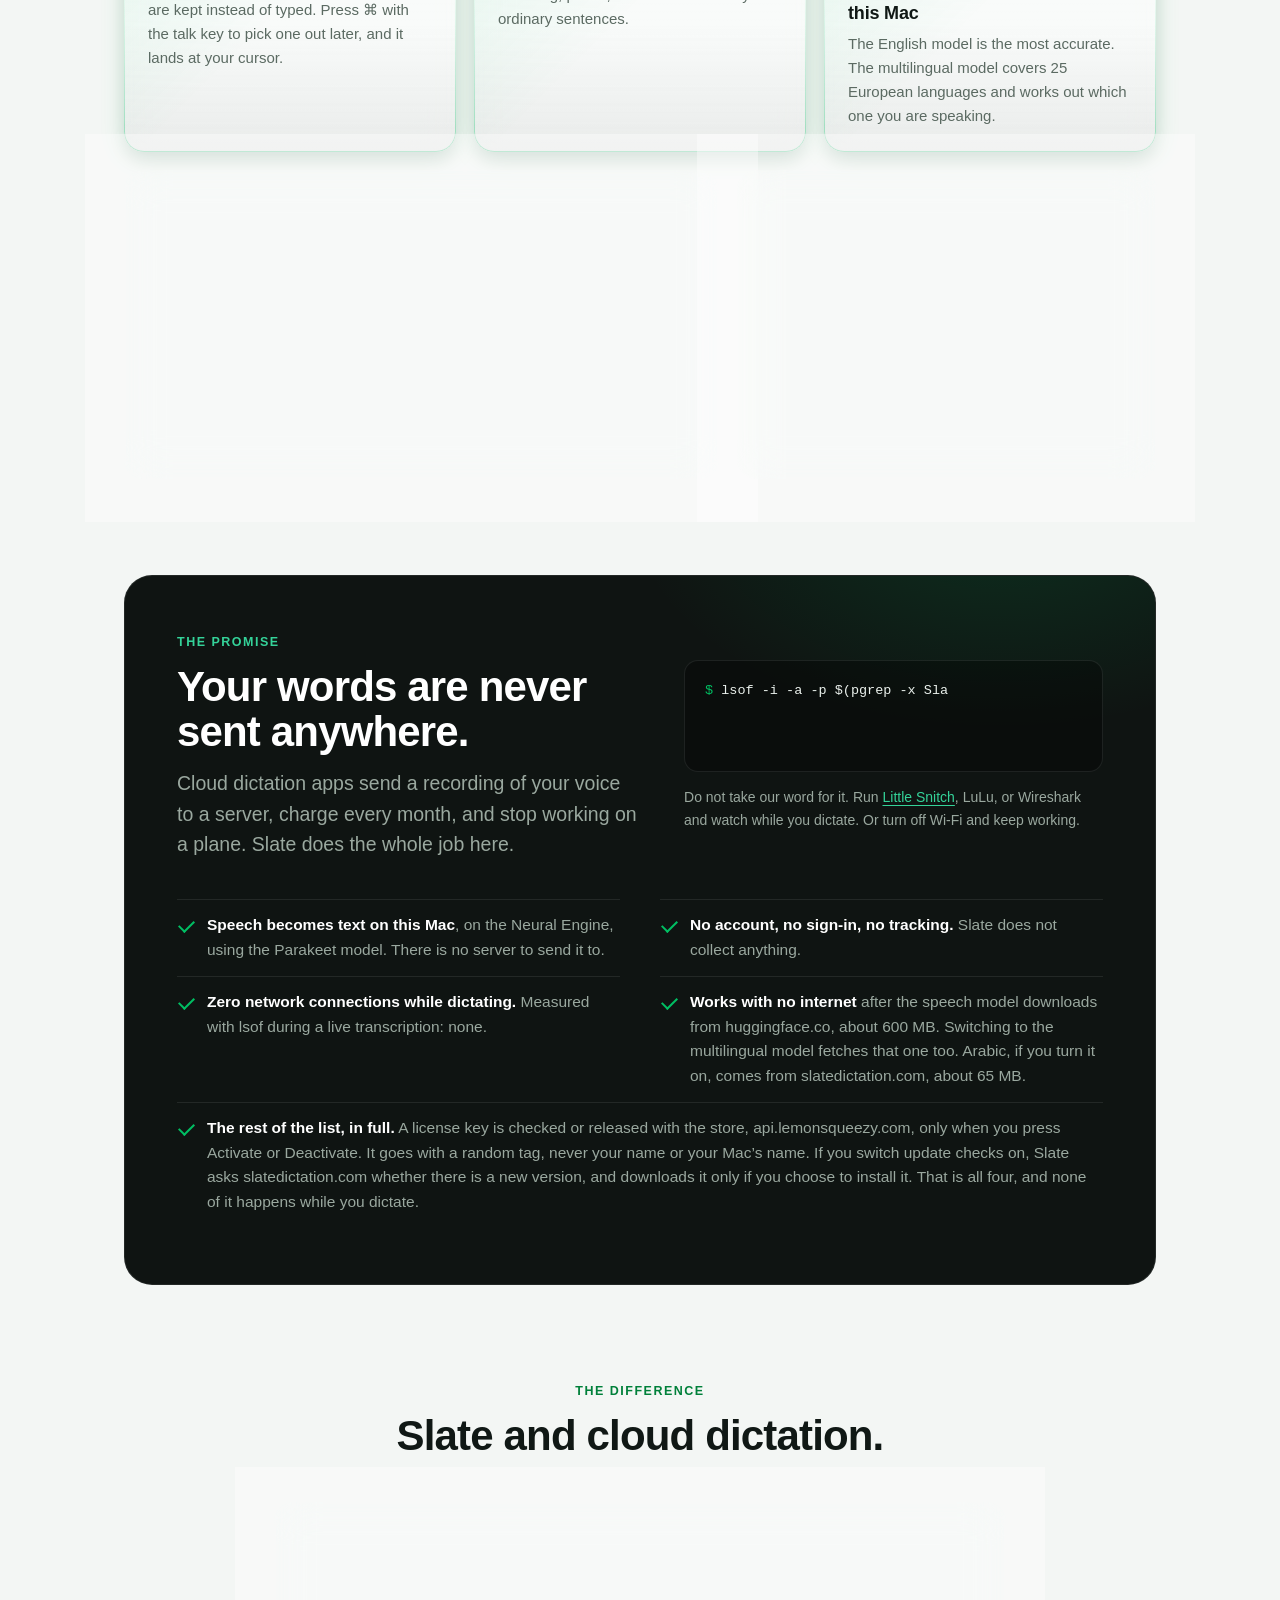
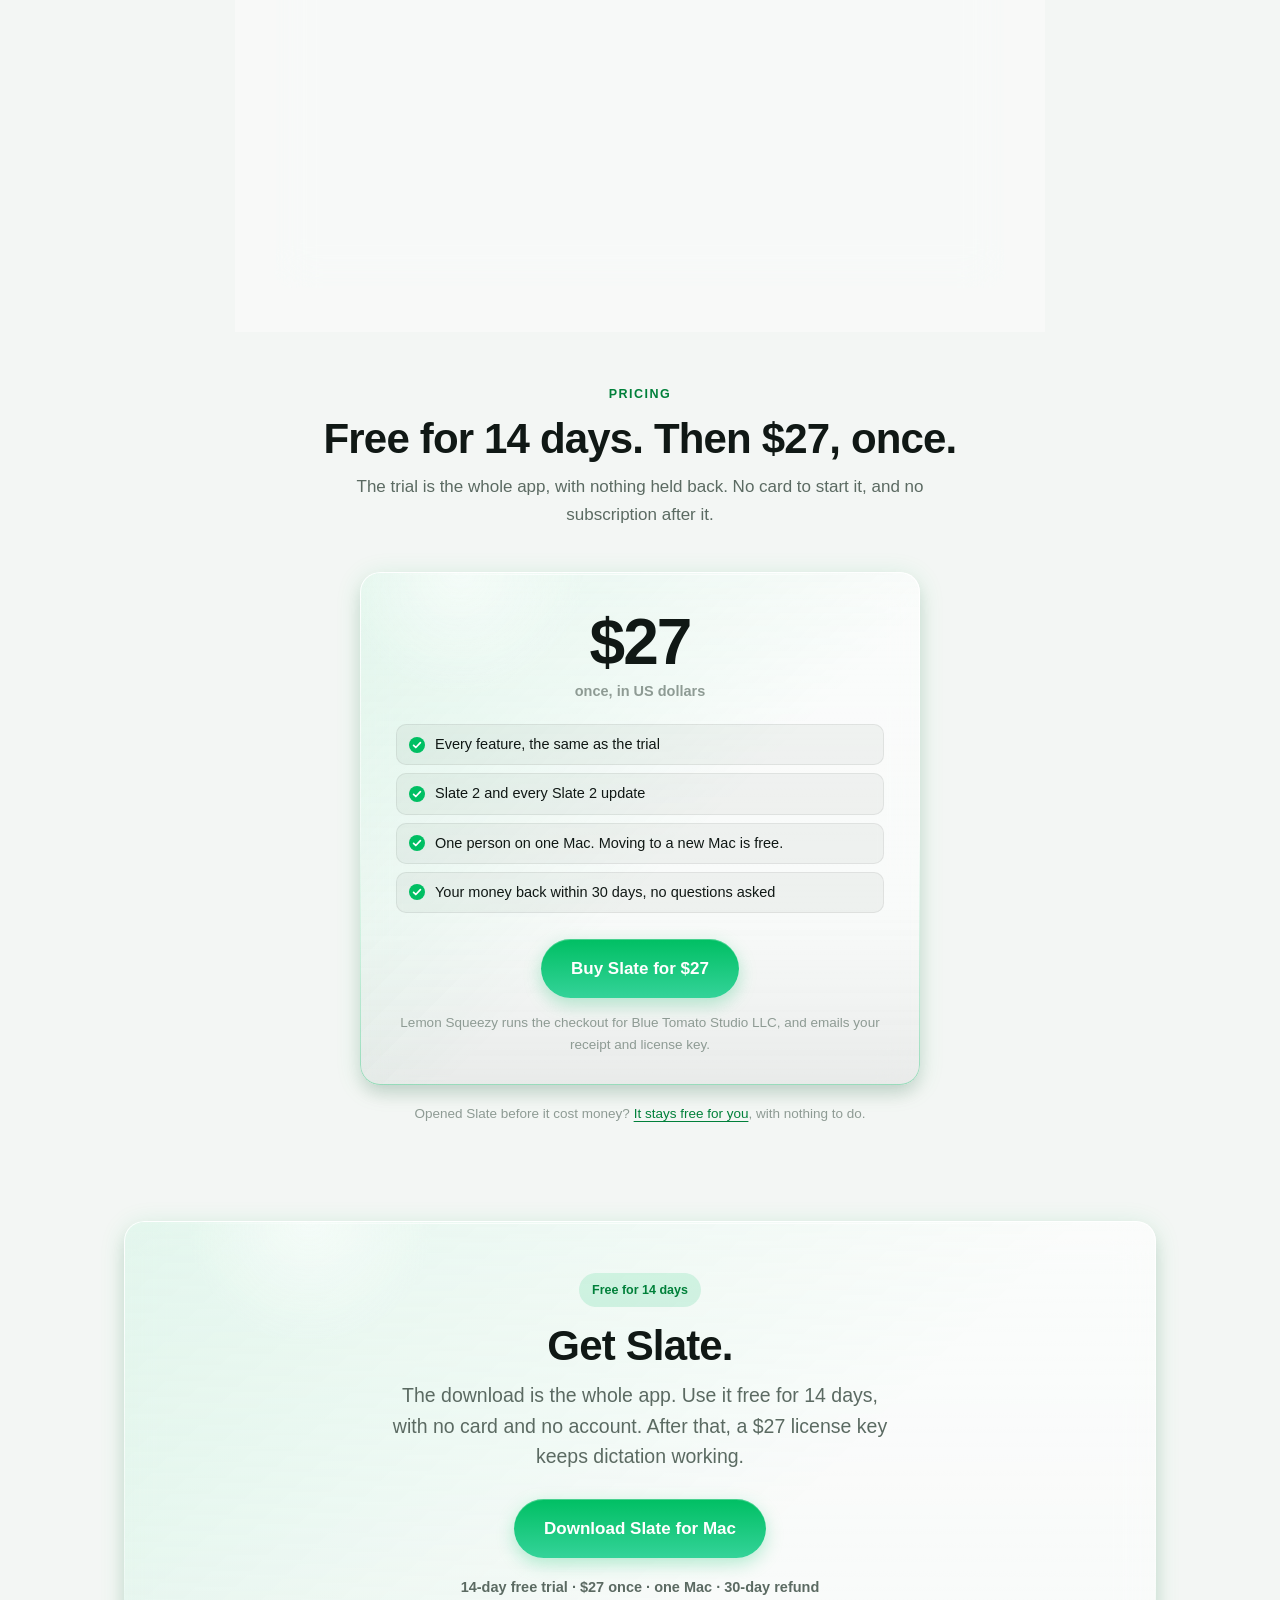
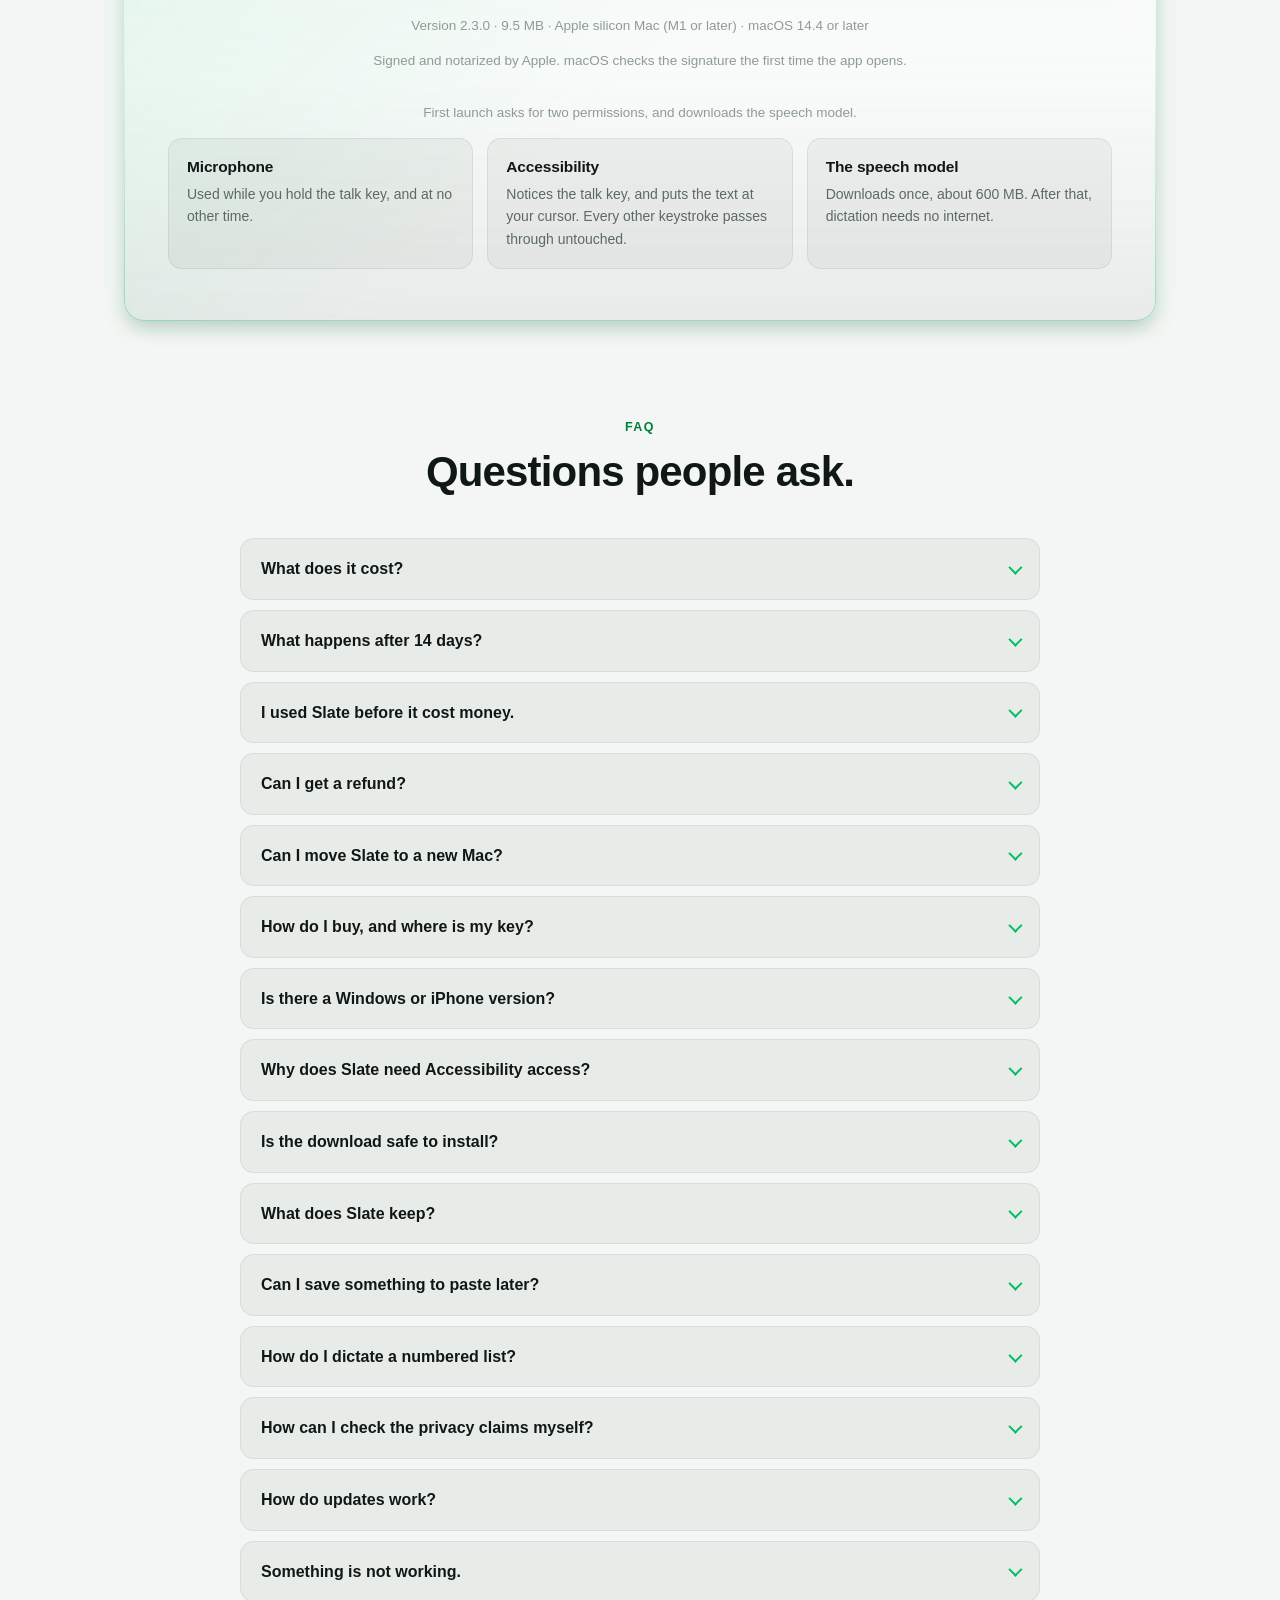
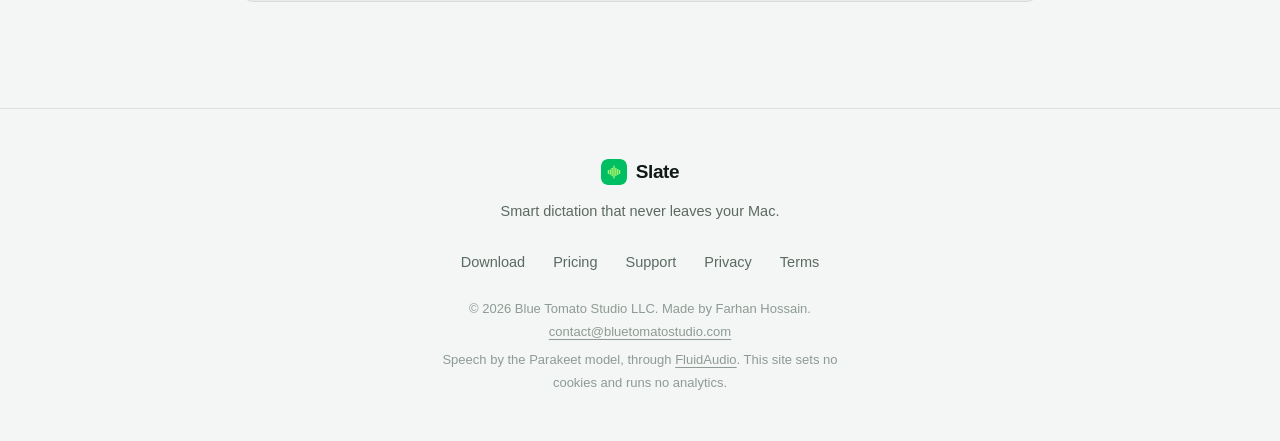
==== commit dd2197c8: "Ship 2.3.0: Slate goes on sale, Arabic, and the Buy links go live Co-Authored-By: Claude Opus 5.5 <n" ====
--- a/index.html
+++ b/index.html
@@ -82,14 +82,14 @@
   <section class="hero">
     <div class="wrap">
       <!-- RELEASE-PIN 1 of 5: the version pill -->
-      <span class="pill"><span class="live" aria-hidden="true"></span> Version 2.2.0 &middot; Apple silicon &middot; macOS 14.4 or later</span>
+      <span class="pill"><span class="live" aria-hidden="true"></span> Version 2.3.0 &middot; Apple silicon &middot; macOS 14.4 or later</span>
       <h1>Smart dictation that never leaves your Mac.</h1>
       <p class="lead">Hold a key, speak, and watch your words appear in any app.
       The ums, stutters, and second thoughts are cleaned up on the way in.
       No internet needed.</p>
       <div class="cta">
         <!-- RELEASE-PIN 2 of 5: the hero download link -->
-        <a class="btn btn-accent btn-big dictate" href="Slate-2.2.0.dmg" download>
+        <a class="btn btn-accent btn-big dictate" href="Slate-2.3.0.dmg" download>
           <svg class="mark" viewBox="0 0 28 24" aria-hidden="true"><g fill="currentColor">
             <rect x="0" y="8.5" width="2.6" height="7" rx="1.3"/>
             <rect x="4.2" y="6.5" width="2.6" height="11" rx="1.3"/>
@@ -101,7 +101,7 @@
           </g></svg>
           <span class="say">Download the free trial</span>
         </a>
-        <a class="btn btn-quiet btn-big" href="LEMONSQUEEZY_CHECKOUT_URL">Buy for $27</a> <!-- CHECKOUT-PIN -->
+        <a class="btn btn-quiet btn-big" href="https://bluetomatostudio.lemonsqueezy.com/checkout/buy/c25f13fc-9ab1-4dfd-8002-dcc98fcebc2d">Buy for $27</a> <!-- CHECKOUT-PIN -->
       </div>
       <!-- The whole offer, said the same way every time. Each part keeps its
            words together when the line wraps on a phone. -->
@@ -435,7 +435,7 @@
           <li><svg viewBox="0 0 16 16" aria-hidden="true"><circle cx="8" cy="8" r="8" fill="currentColor"/><path d="M4.6 8.3l2.2 2.2 4.6-4.8" stroke="#fff" stroke-width="1.7" fill="none" stroke-linecap="round" stroke-linejoin="round"/></svg> One person on one Mac. Moving to a new Mac is free.</li>
           <li><svg viewBox="0 0 16 16" aria-hidden="true"><circle cx="8" cy="8" r="8" fill="currentColor"/><path d="M4.6 8.3l2.2 2.2 4.6-4.8" stroke="#fff" stroke-width="1.7" fill="none" stroke-linecap="round" stroke-linejoin="round"/></svg> Your money back within 30 days, no questions asked</li>
         </ul>
-        <a class="btn btn-accent btn-big" href="LEMONSQUEEZY_CHECKOUT_URL">Buy Slate for $27</a> <!-- CHECKOUT-PIN -->
+        <a class="btn btn-accent btn-big" href="https://bluetomatostudio.lemonsqueezy.com/checkout/buy/c25f13fc-9ab1-4dfd-8002-dcc98fcebc2d">Buy Slate for $27</a> <!-- CHECKOUT-PIN -->
         <p class="fine">Lemon Squeezy runs the checkout for Blue Tomato Studio LLC, and emails your receipt and license key.</p>
       </div>
       <p class="fine founders">Opened Slate before it cost money? <a href="#founders">It stays free for you</a>, with nothing to do.</p>
@@ -451,13 +451,13 @@
         <p class="lead">The download is the whole app. Use it free for 14 days, with no card and no account. After that, a $27 license key keeps dictation working.</p>
 
         <!-- RELEASE-PIN 3 of 5: the download-section link -->
-        <a class="btn btn-accent btn-big insert" href="Slate-2.2.0.dmg" download>
+        <a class="btn btn-accent btn-big insert" href="Slate-2.3.0.dmg" download>
           <span class="say">Download Slate for Mac</span>
         </a>
         <p class="offer"><span>14-day free trial</span> &middot; <span>$27 once</span> &middot; <span>one Mac</span> &middot; <span>30-day refund</span></p>
 
         <!-- RELEASE-PIN 4 of 5: version and size -->
-        <p class="fine meta">Version 2.2.0 &middot; 9.3&nbsp;MB &middot; Apple silicon Mac (M1 or later) &middot; macOS 14.4 or later</p>
+        <p class="fine meta">Version 2.3.0 &middot; 9.5&nbsp;MB &middot; Apple silicon Mac (M1 or later) &middot; macOS 14.4 or later</p>
         <p class="fine meta">Signed and notarized by Apple. macOS checks the signature the first time the app opens.</p>
         <p class="fine firstrun-lead">First launch asks for two permissions, and downloads the speech model.</p>
 
@@ -564,7 +564,7 @@
           <div class="body"><div class="bodyin">
             <p>Yes. Slate is signed and notarized by Apple. Notarized means Apple scanned this exact app before it could open on any Mac, and macOS checks the signature when it first opens. This site is the only place Slate is offered.</p>
             <!-- RELEASE-PIN 5 of 5: the SHA-256 of the current DMG -->
-            <p>Want to check byte for byte? Run <code>shasum -a 256 Slate-2.2.0.dmg</code> in Terminal. It should print <code>ced08ee50a532d6eaaae44b5227d7221c4426680bf1cf7bb9556144ddfe8a09a</code>.</p>
+            <p>Want to check byte for byte? Run <code>shasum -a 256 Slate-2.3.0.dmg</code> in Terminal. It should print <code>2359b4dbcc4cc4ac6936298aecce0e9d55584591805d1d059c061c0dbcf366a2</code>.</p>
           </div></div>
         </details>
 
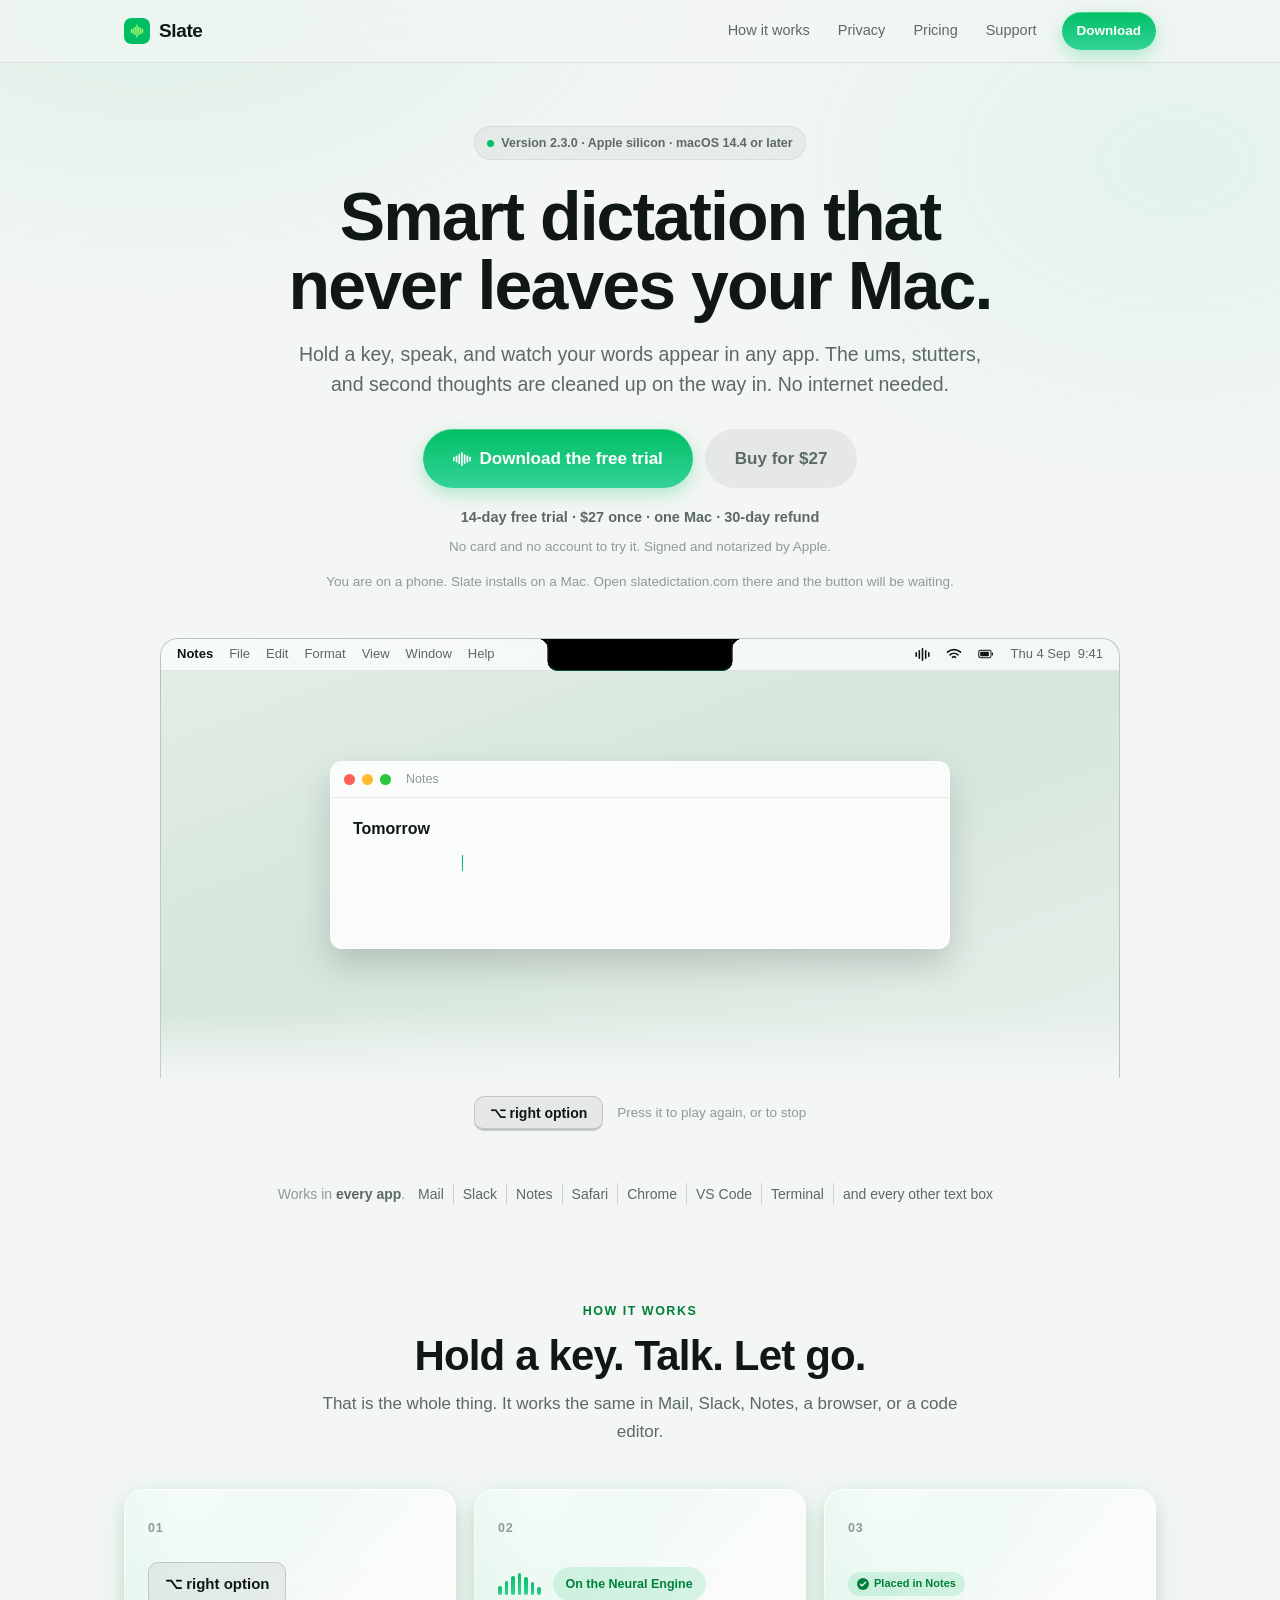
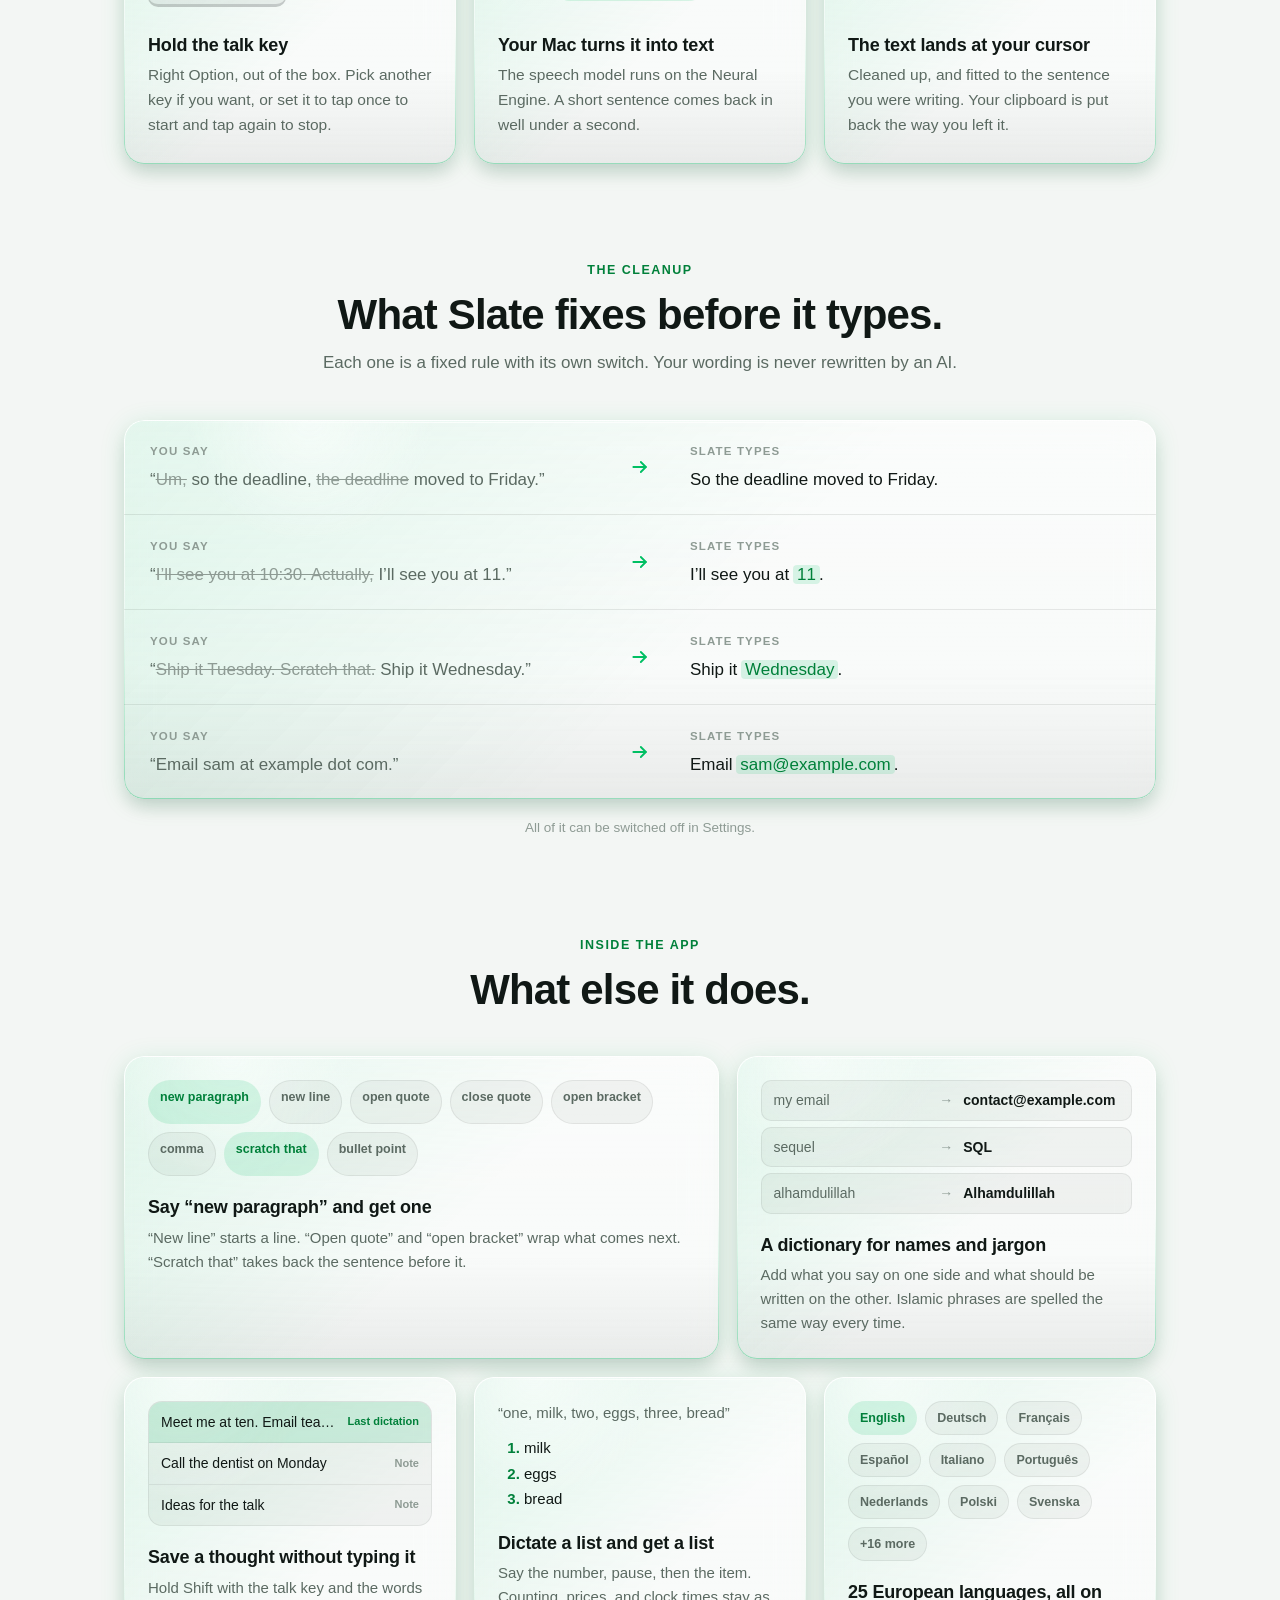
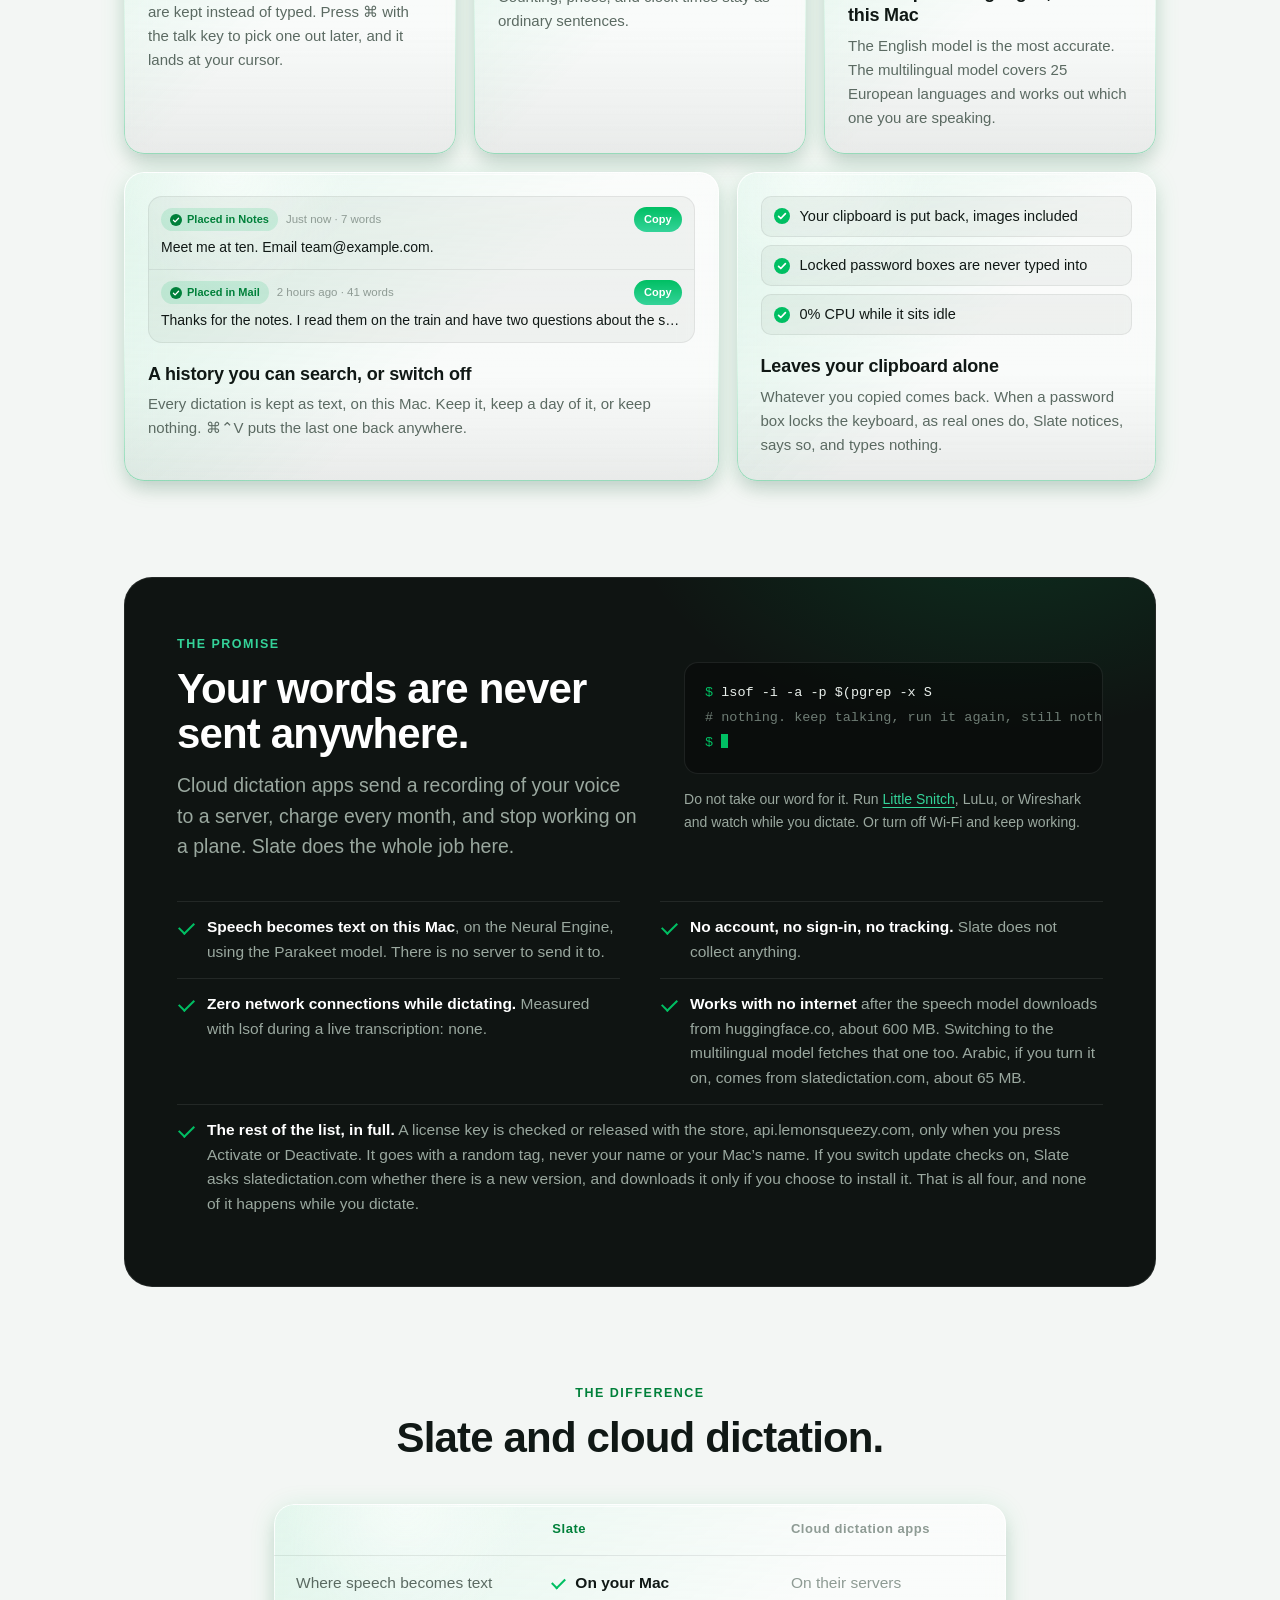
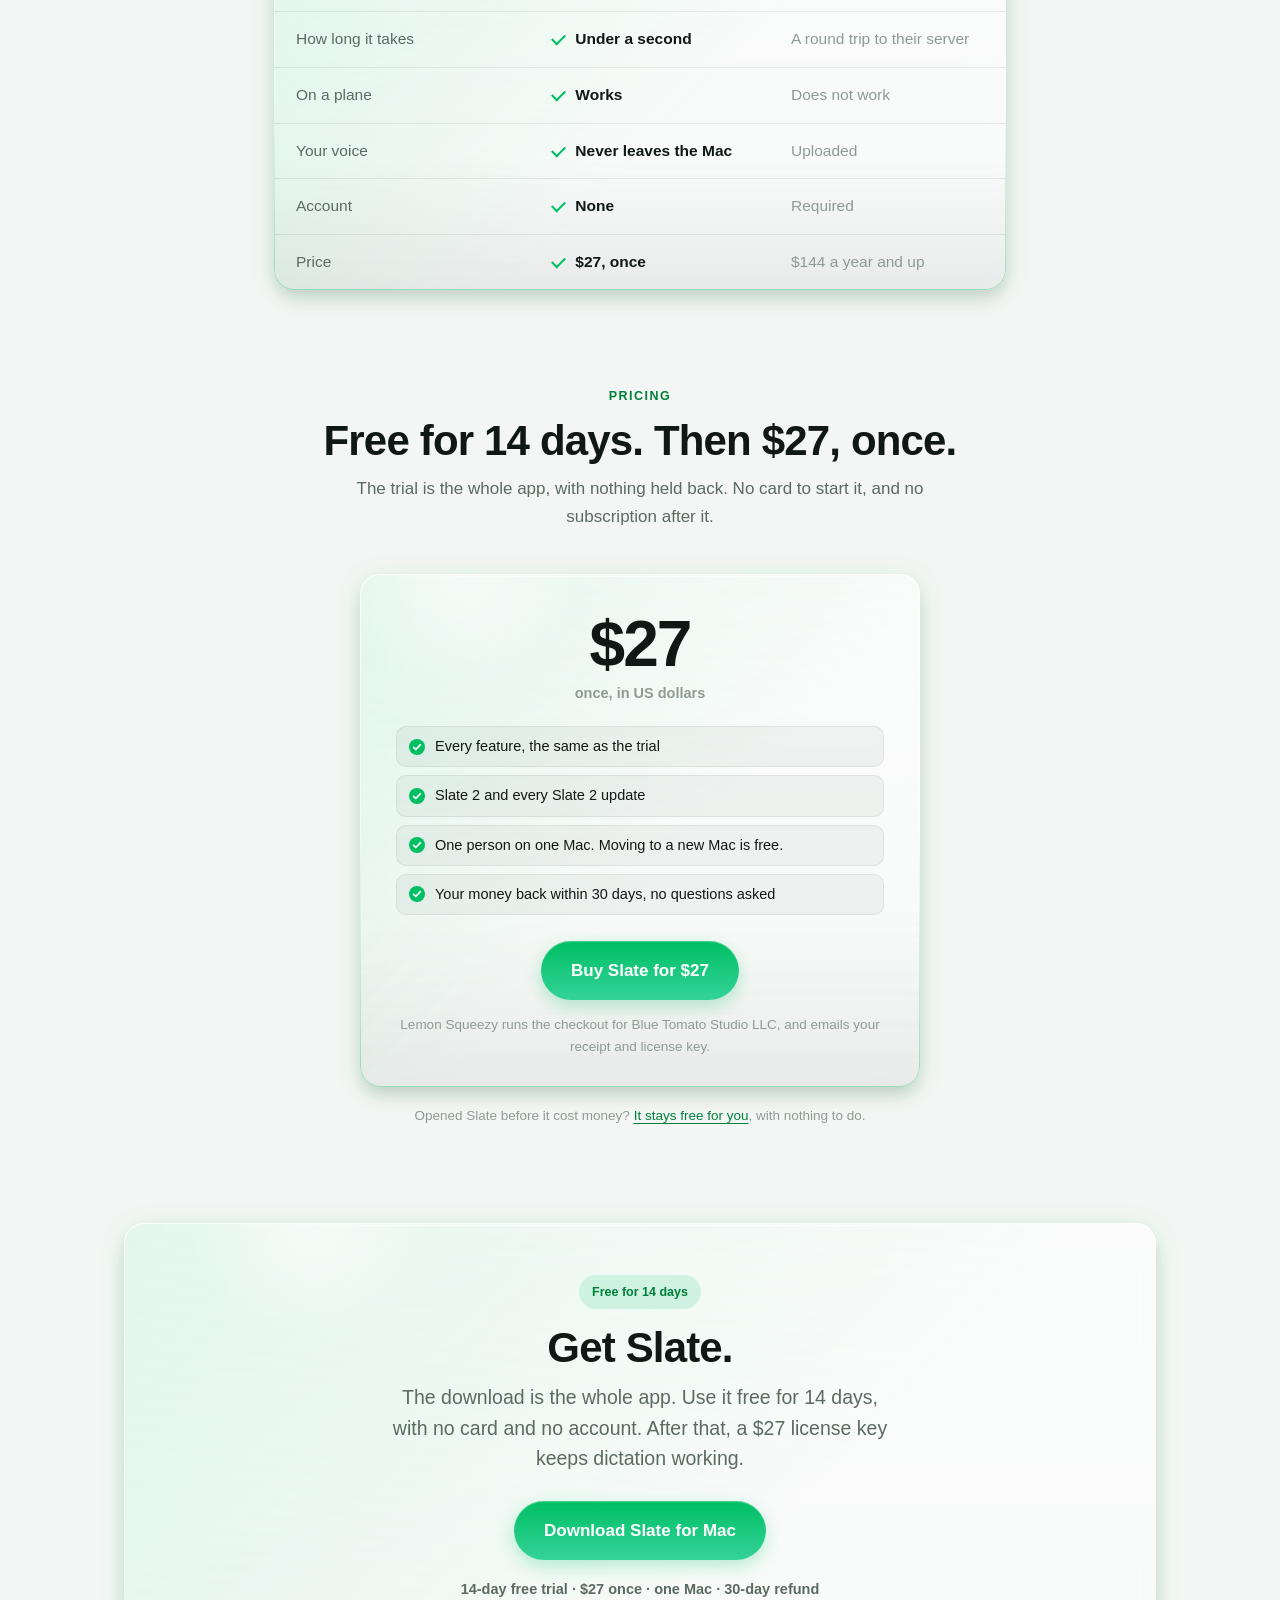
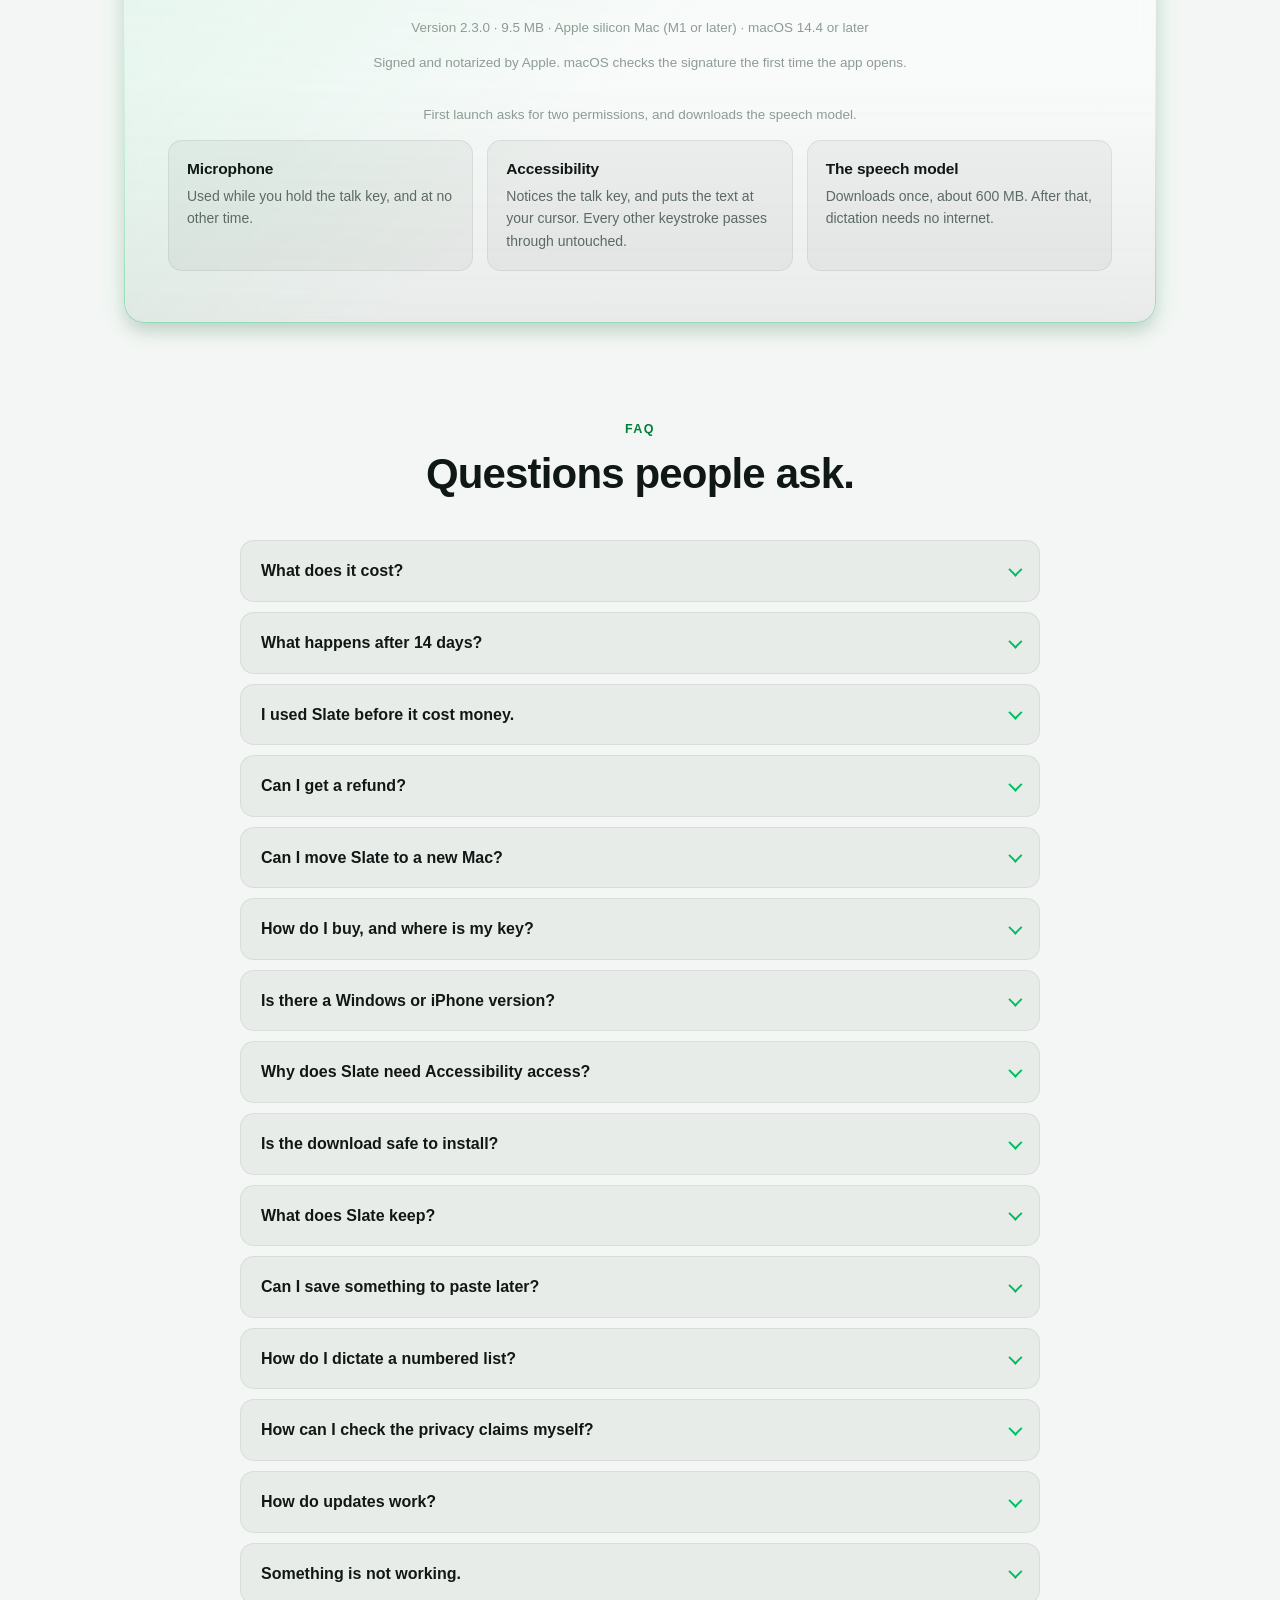
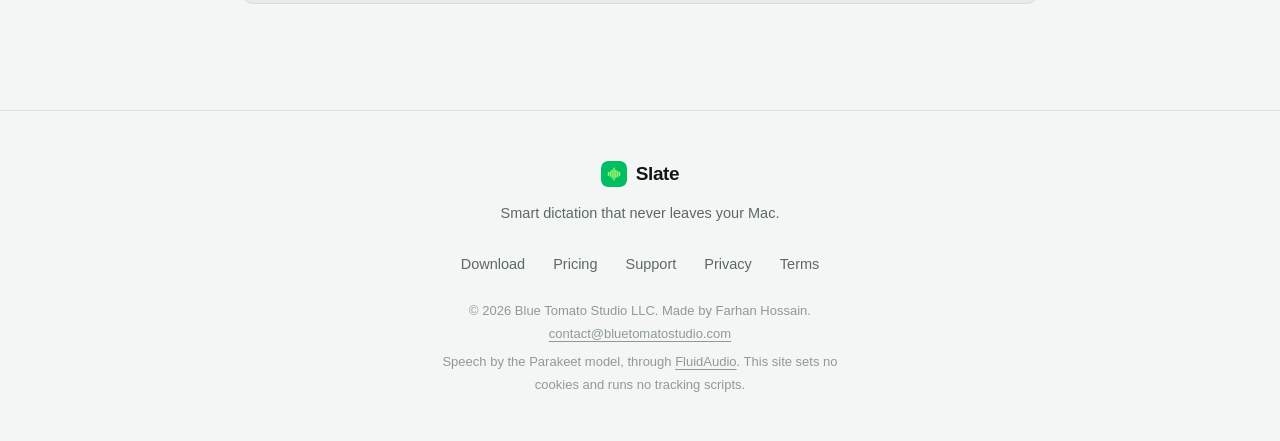
==== commit 71c6bfe3: "Served through Cloudflare: the privacy page says what it counts No cookies and no tracking script, s" ====
--- a/index.html
+++ b/index.html
@@ -636,7 +636,7 @@
       <a href="mailto:contact@bluetomatostudio.com">contact@bluetomatostudio.com</a></p>
     <p class="foot-meta foot-credit">Speech by the Parakeet model, through
       <a href="https://github.com/FluidInference/FluidAudio">FluidAudio</a>.
-      This site sets no cookies and runs no analytics.</p>
+      This site sets no cookies and runs no tracking scripts.</p>
   </div>
 </footer>
 
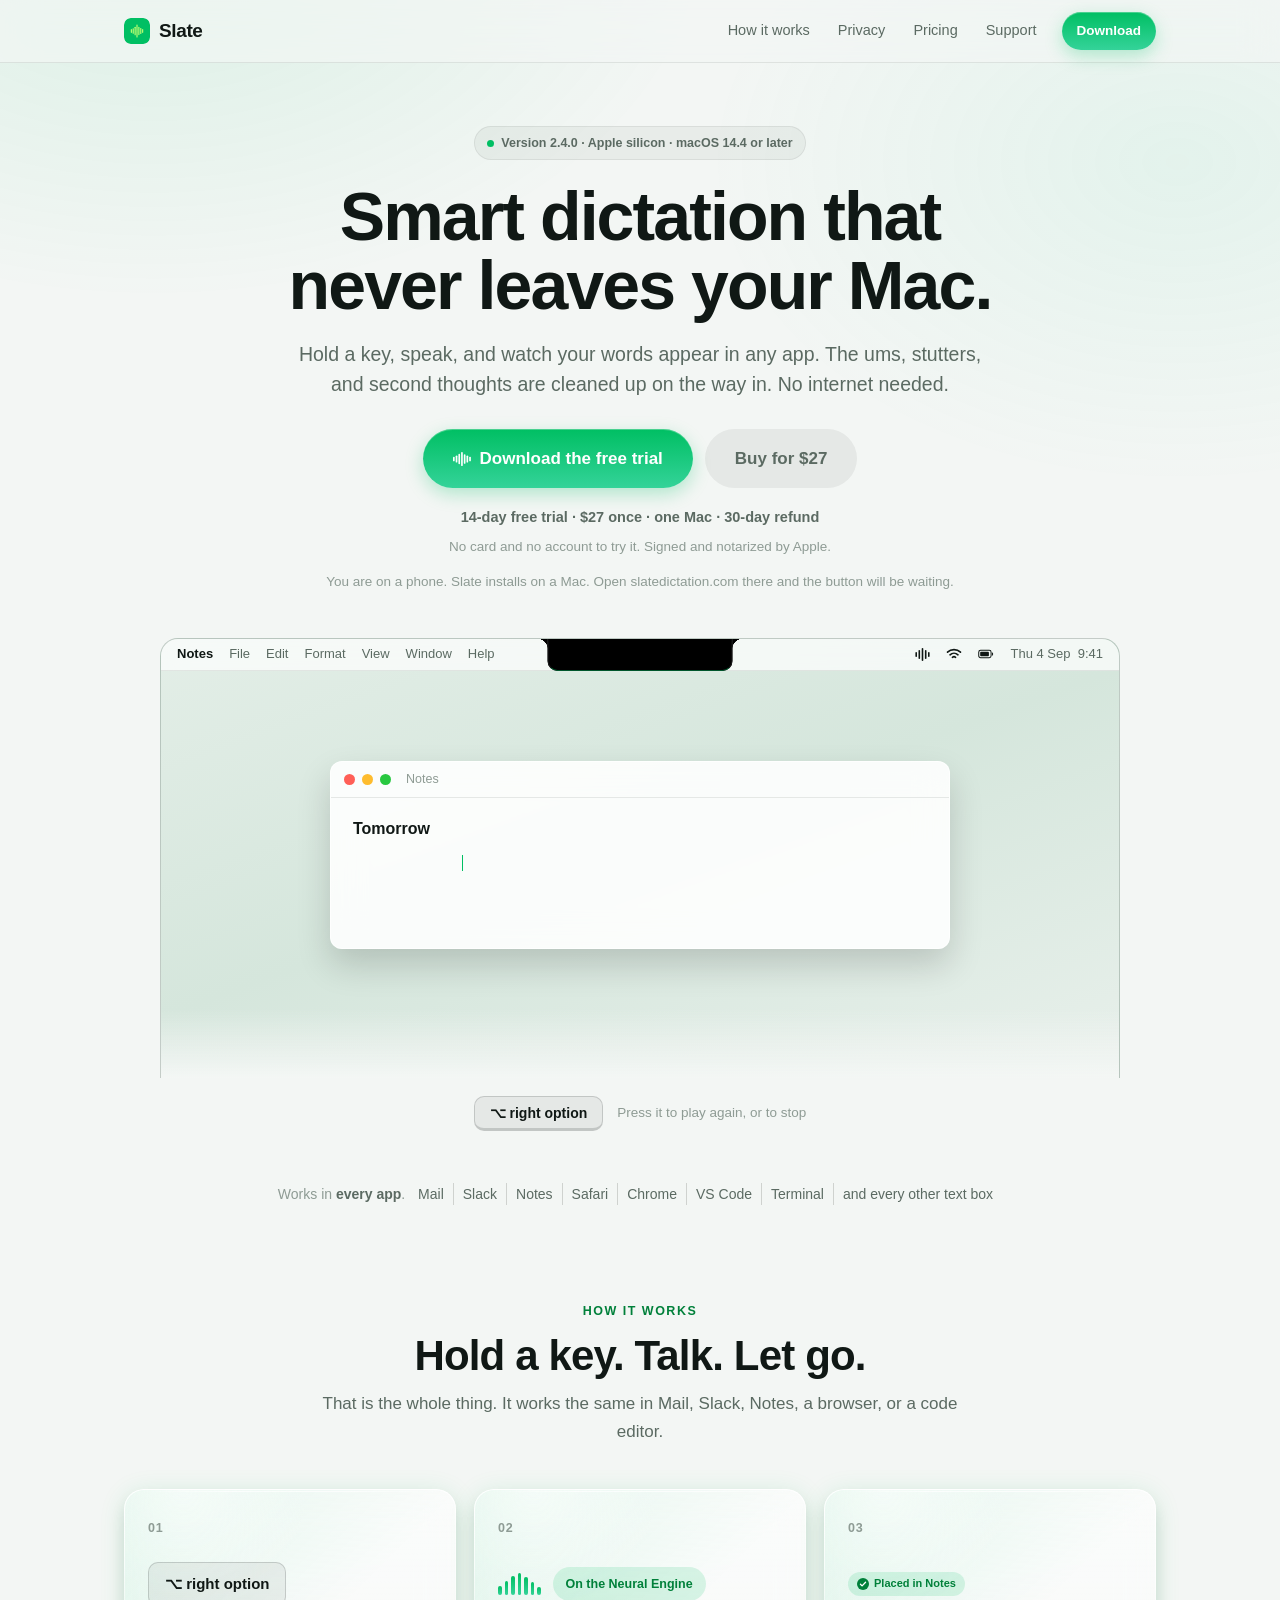
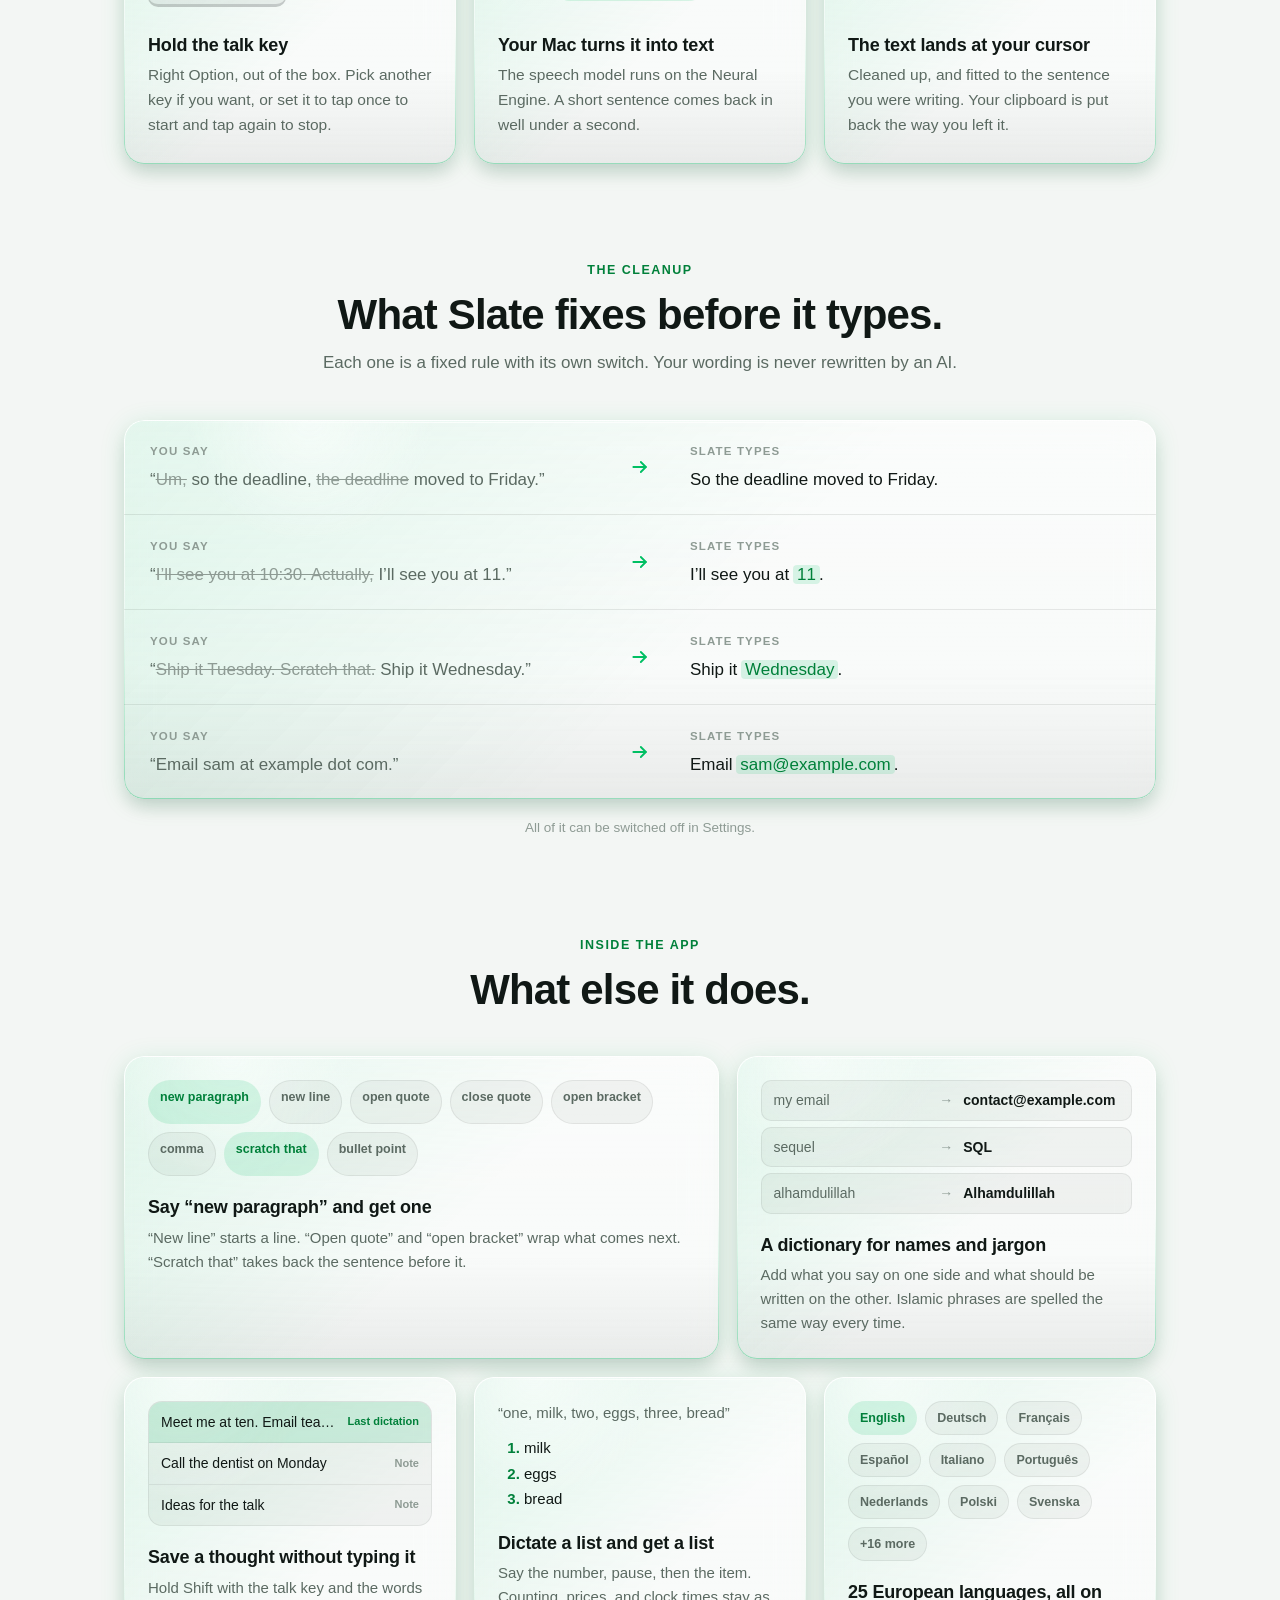
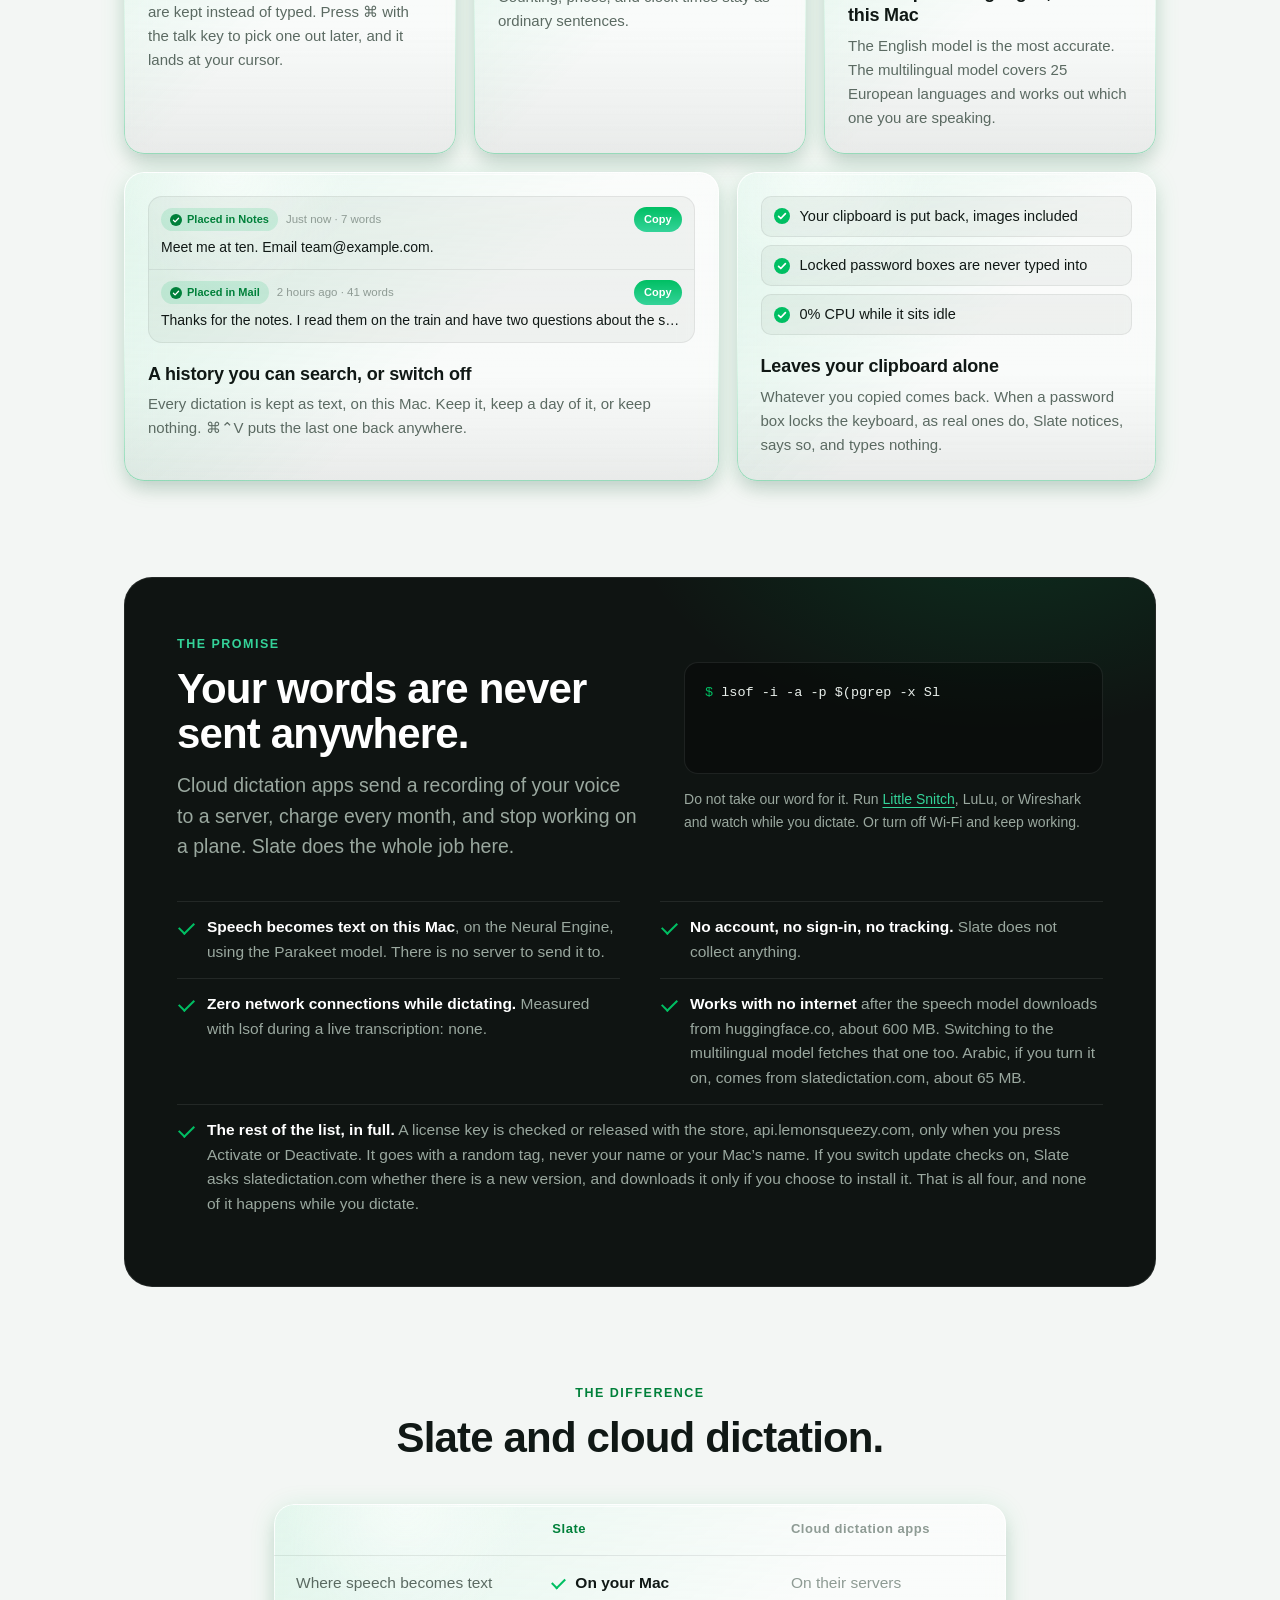
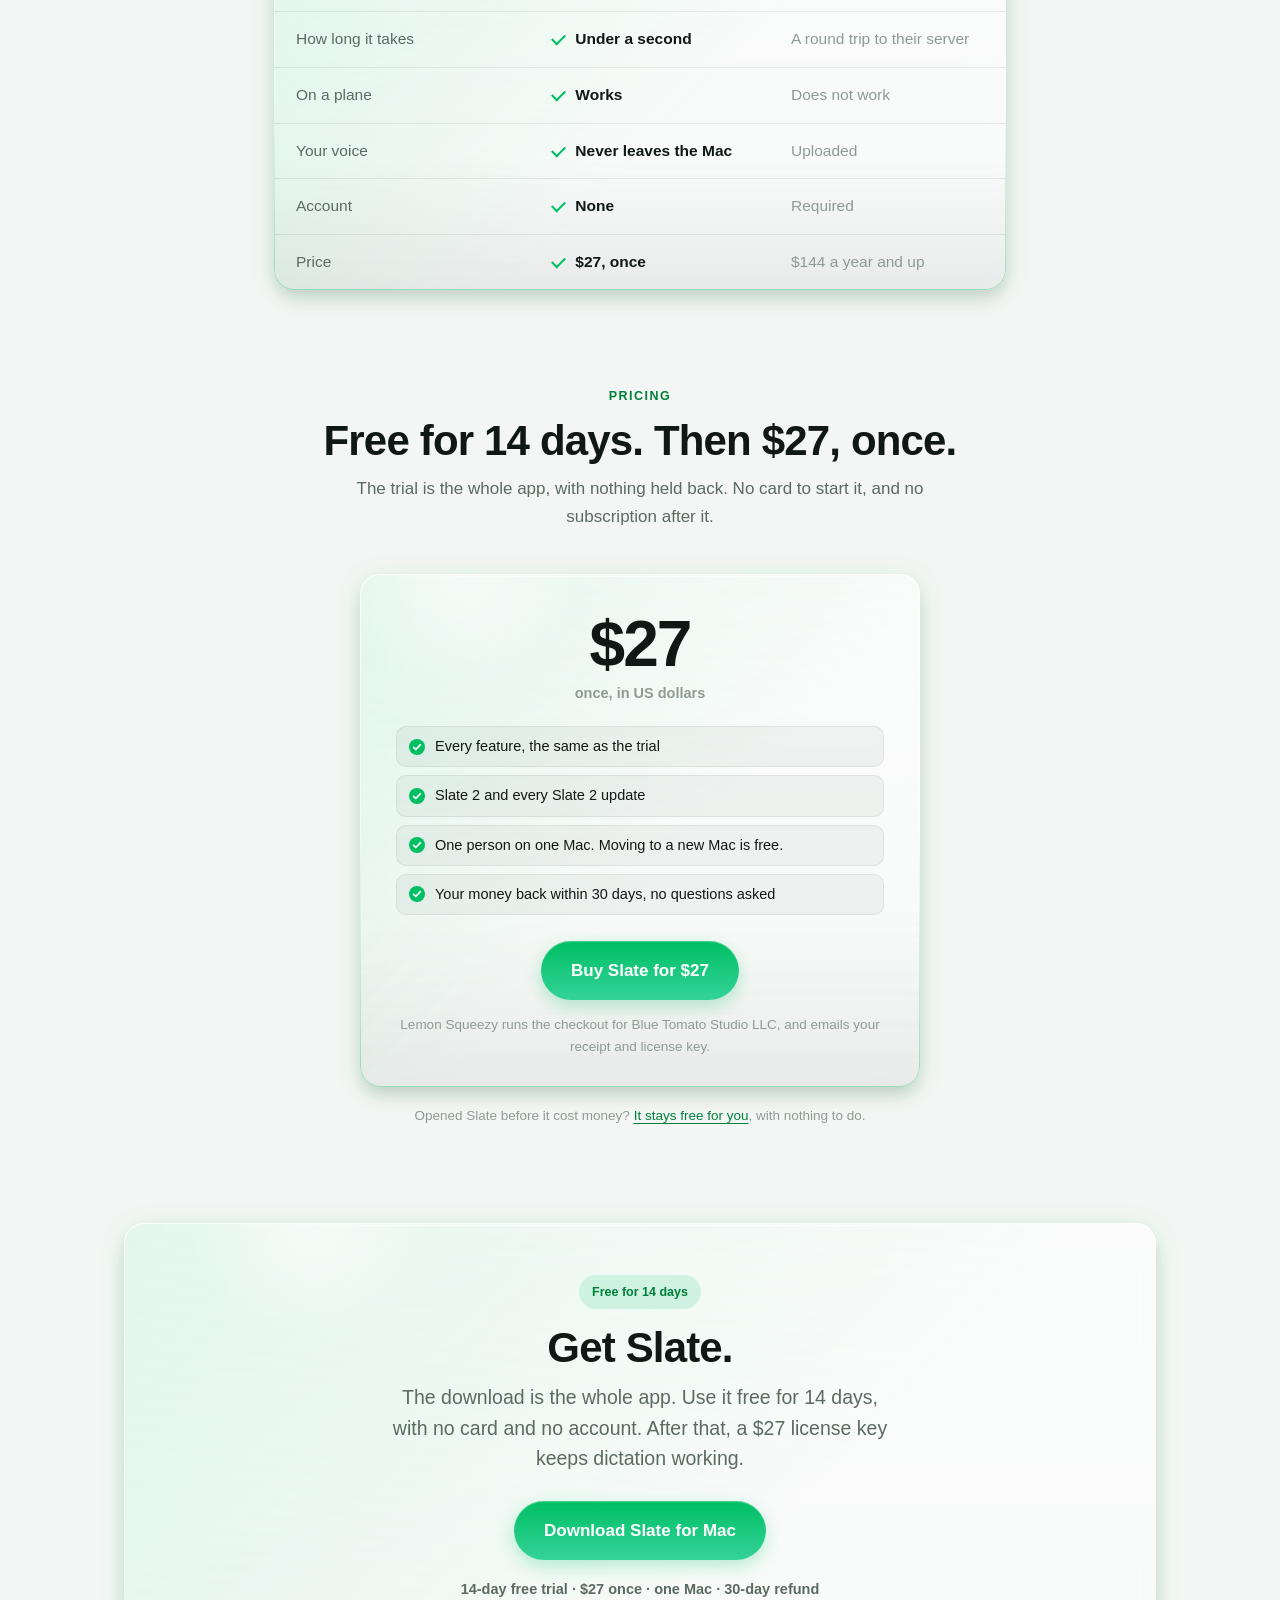
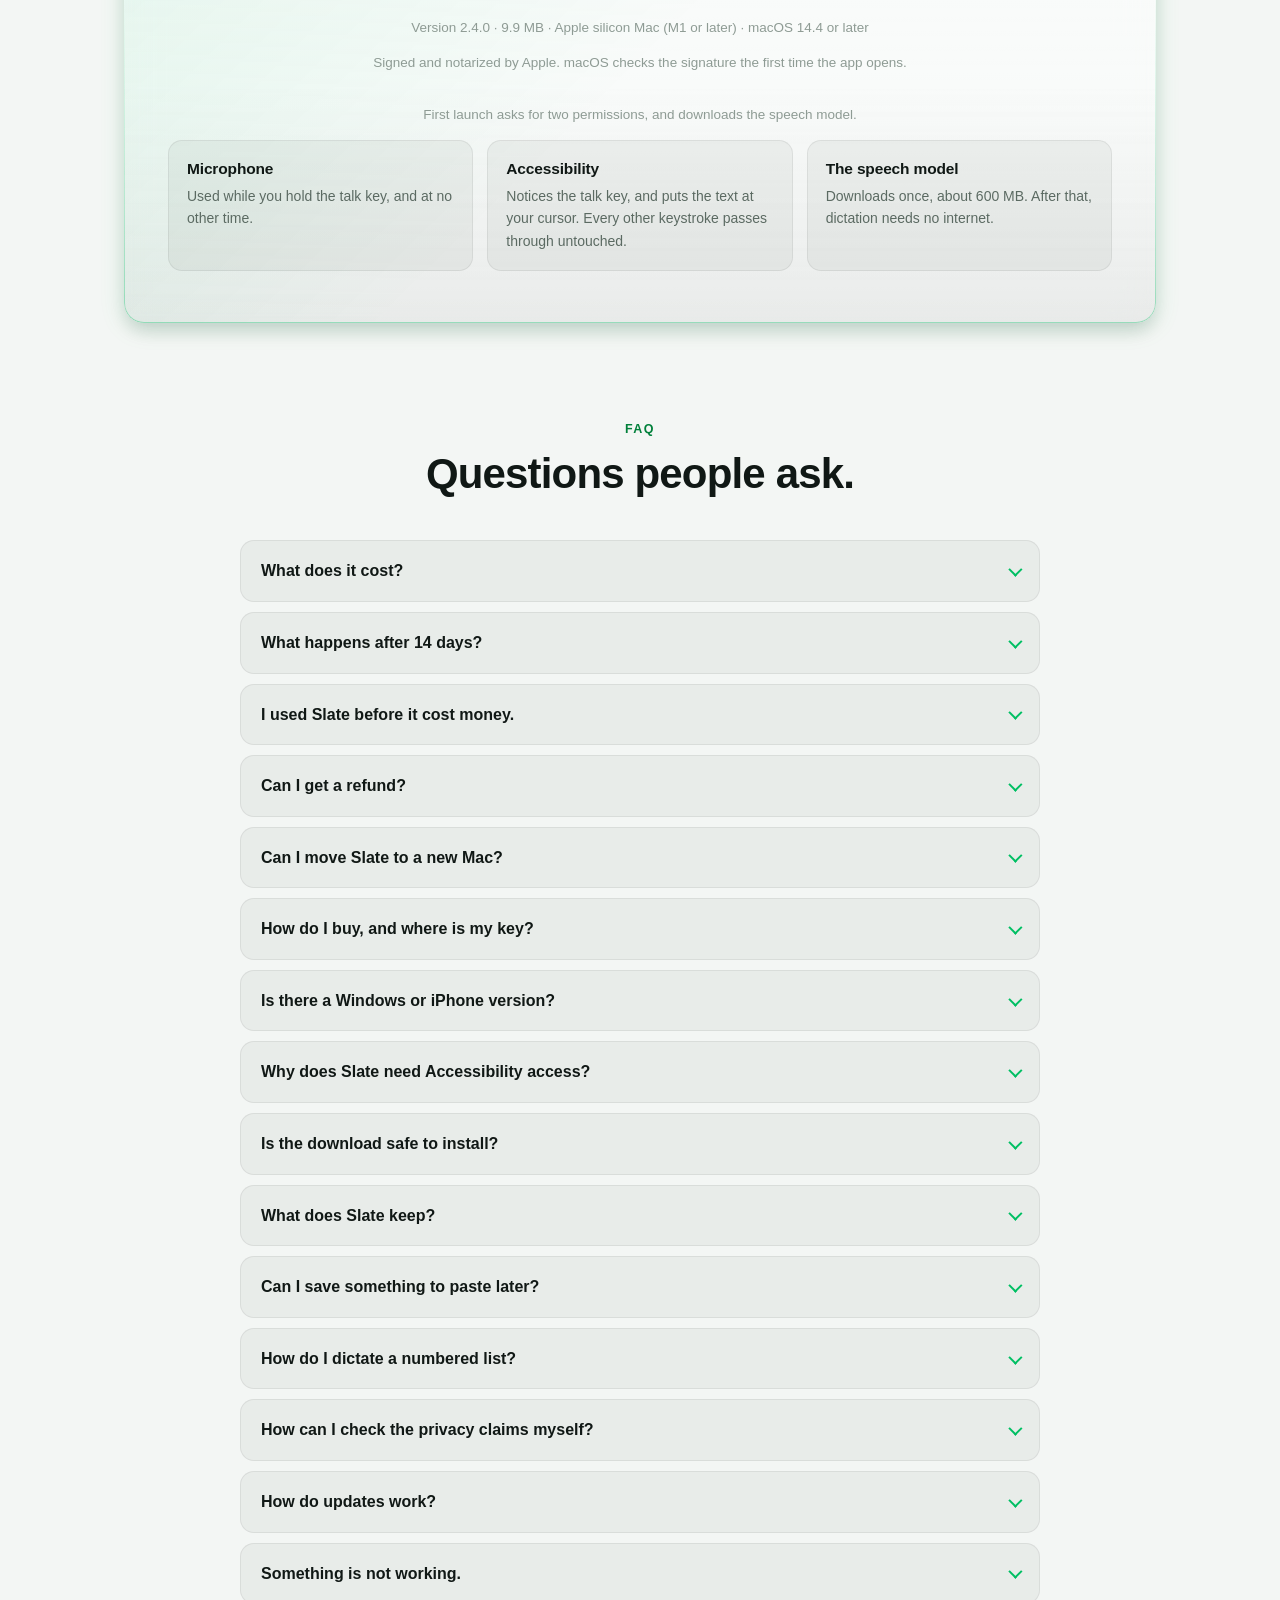
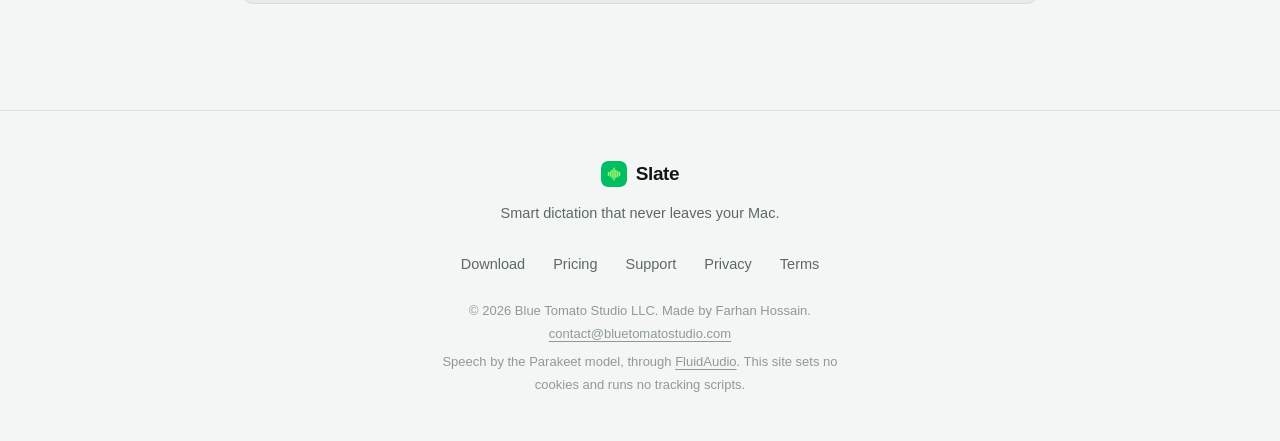
==== commit b0bfce66: "Ship 2.4.0: a second language on its own key, and a five-page setup Co-Authored-By: Claude Opus 5.5 " ====
--- a/index.html
+++ b/index.html
@@ -82,14 +82,14 @@
   <section class="hero">
     <div class="wrap">
       <!-- RELEASE-PIN 1 of 5: the version pill -->
-      <span class="pill"><span class="live" aria-hidden="true"></span> Version 2.3.0 &middot; Apple silicon &middot; macOS 14.4 or later</span>
+      <span class="pill"><span class="live" aria-hidden="true"></span> Version 2.4.0 &middot; Apple silicon &middot; macOS 14.4 or later</span>
       <h1>Smart dictation that never leaves your Mac.</h1>
       <p class="lead">Hold a key, speak, and watch your words appear in any app.
       The ums, stutters, and second thoughts are cleaned up on the way in.
       No internet needed.</p>
       <div class="cta">
         <!-- RELEASE-PIN 2 of 5: the hero download link -->
-        <a class="btn btn-accent btn-big dictate" href="Slate-2.3.0.dmg" download>
+        <a class="btn btn-accent btn-big dictate" href="Slate-2.4.0.dmg" download>
           <svg class="mark" viewBox="0 0 28 24" aria-hidden="true"><g fill="currentColor">
             <rect x="0" y="8.5" width="2.6" height="7" rx="1.3"/>
             <rect x="4.2" y="6.5" width="2.6" height="11" rx="1.3"/>
@@ -451,13 +451,13 @@
         <p class="lead">The download is the whole app. Use it free for 14 days, with no card and no account. After that, a $27 license key keeps dictation working.</p>
 
         <!-- RELEASE-PIN 3 of 5: the download-section link -->
-        <a class="btn btn-accent btn-big insert" href="Slate-2.3.0.dmg" download>
+        <a class="btn btn-accent btn-big insert" href="Slate-2.4.0.dmg" download>
           <span class="say">Download Slate for Mac</span>
         </a>
         <p class="offer"><span>14-day free trial</span> &middot; <span>$27 once</span> &middot; <span>one Mac</span> &middot; <span>30-day refund</span></p>
 
         <!-- RELEASE-PIN 4 of 5: version and size -->
-        <p class="fine meta">Version 2.3.0 &middot; 9.5&nbsp;MB &middot; Apple silicon Mac (M1 or later) &middot; macOS 14.4 or later</p>
+        <p class="fine meta">Version 2.4.0 &middot; 9.9&nbsp;MB &middot; Apple silicon Mac (M1 or later) &middot; macOS 14.4 or later</p>
         <p class="fine meta">Signed and notarized by Apple. macOS checks the signature the first time the app opens.</p>
         <p class="fine firstrun-lead">First launch asks for two permissions, and downloads the speech model.</p>
 
@@ -564,7 +564,7 @@
           <div class="body"><div class="bodyin">
             <p>Yes. Slate is signed and notarized by Apple. Notarized means Apple scanned this exact app before it could open on any Mac, and macOS checks the signature when it first opens. This site is the only place Slate is offered.</p>
             <!-- RELEASE-PIN 5 of 5: the SHA-256 of the current DMG -->
-            <p>Want to check byte for byte? Run <code>shasum -a 256 Slate-2.3.0.dmg</code> in Terminal. It should print <code>2359b4dbcc4cc4ac6936298aecce0e9d55584591805d1d059c061c0dbcf366a2</code>.</p>
+            <p>Want to check byte for byte? Run <code>shasum -a 256 Slate-2.4.0.dmg</code> in Terminal. It should print <code>91112ae55bcc59c5b3b44687cc8dc3342e66d4658ddf589bd6bbd50cebadd71b</code>.</p>
           </div></div>
         </details>
 
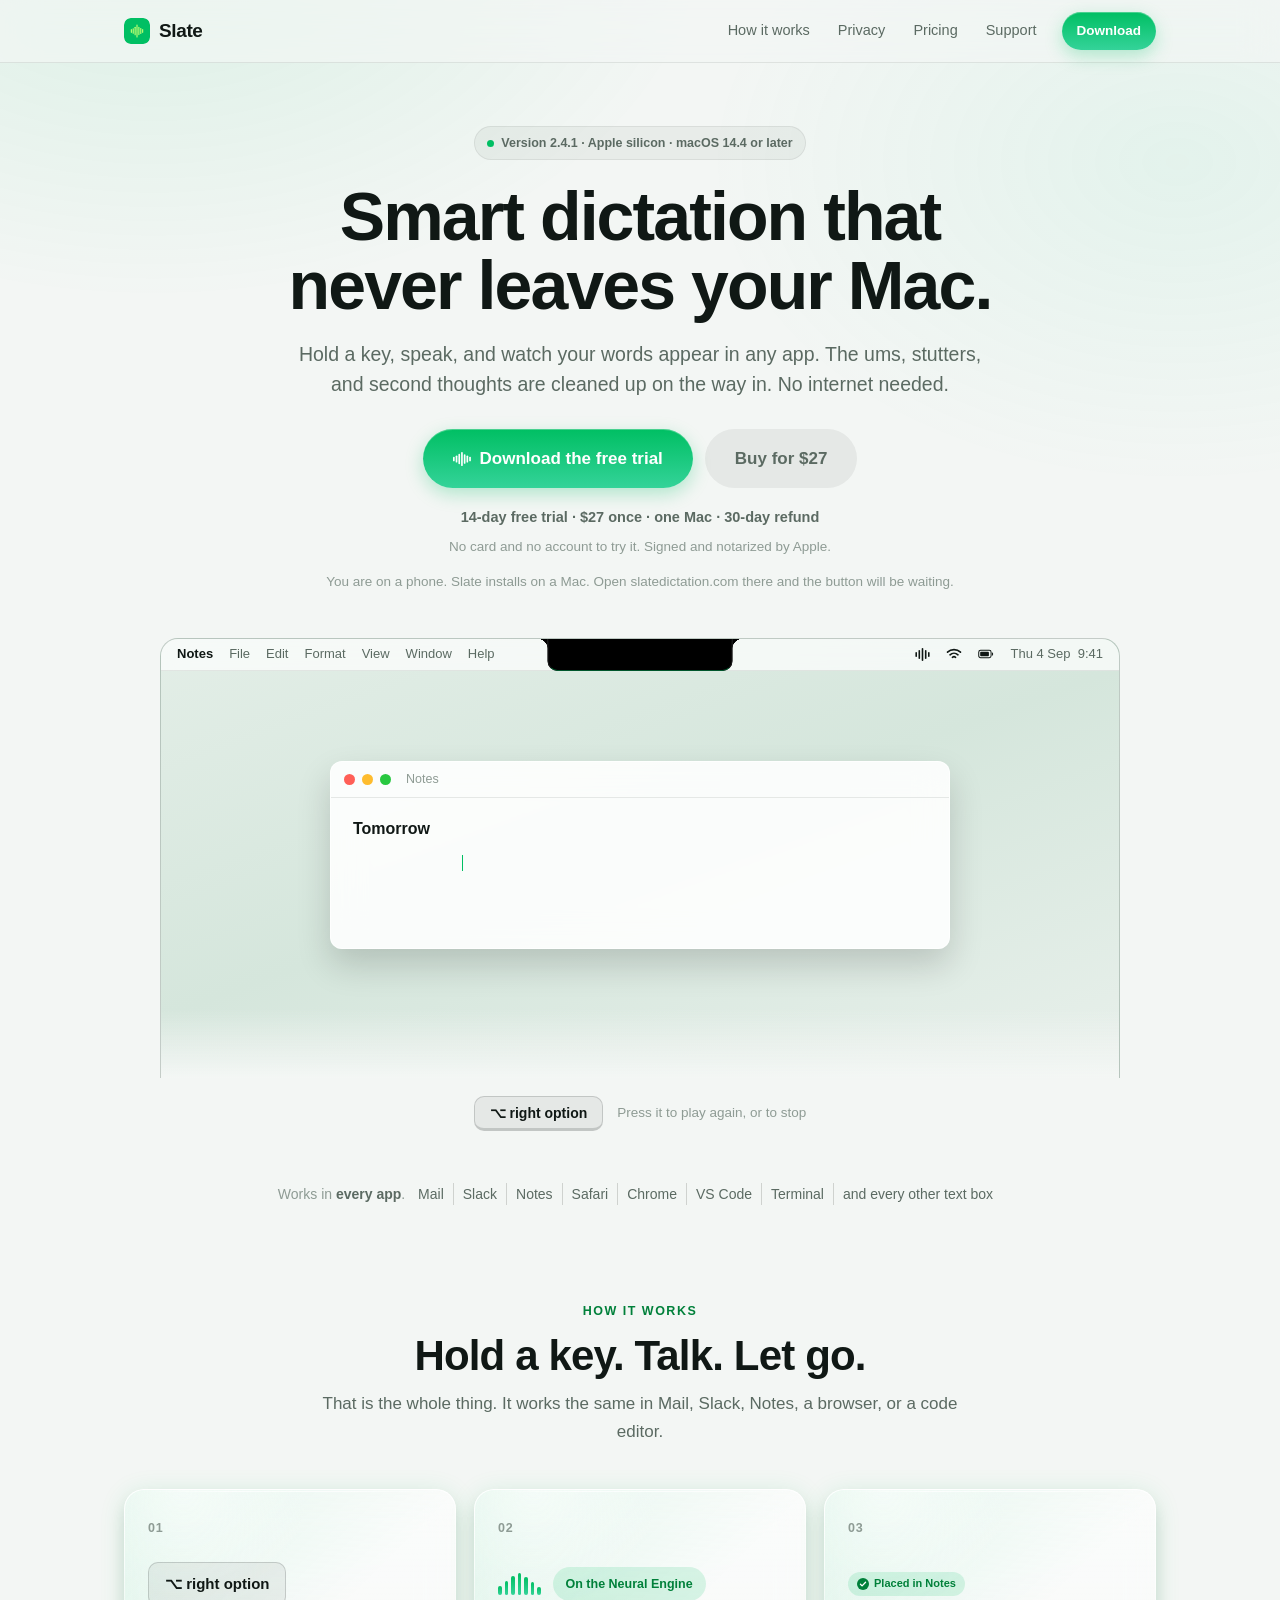
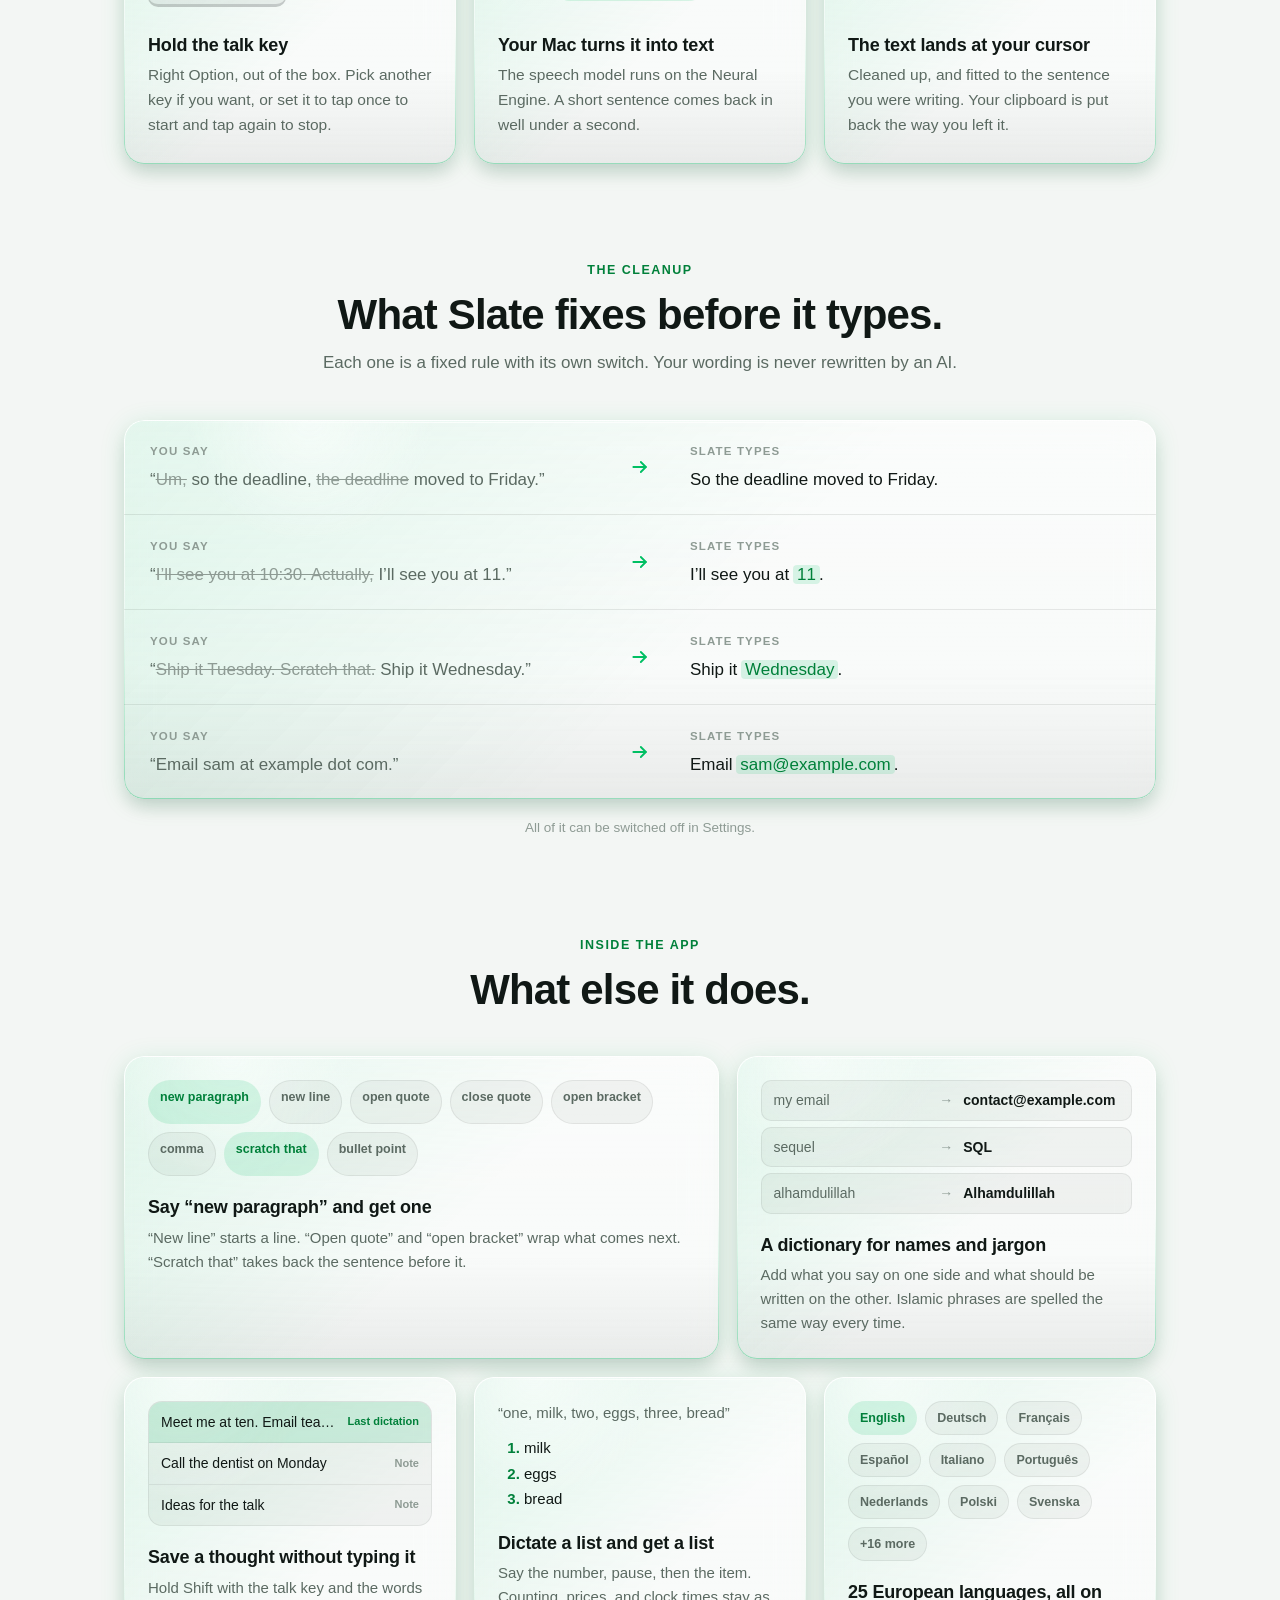
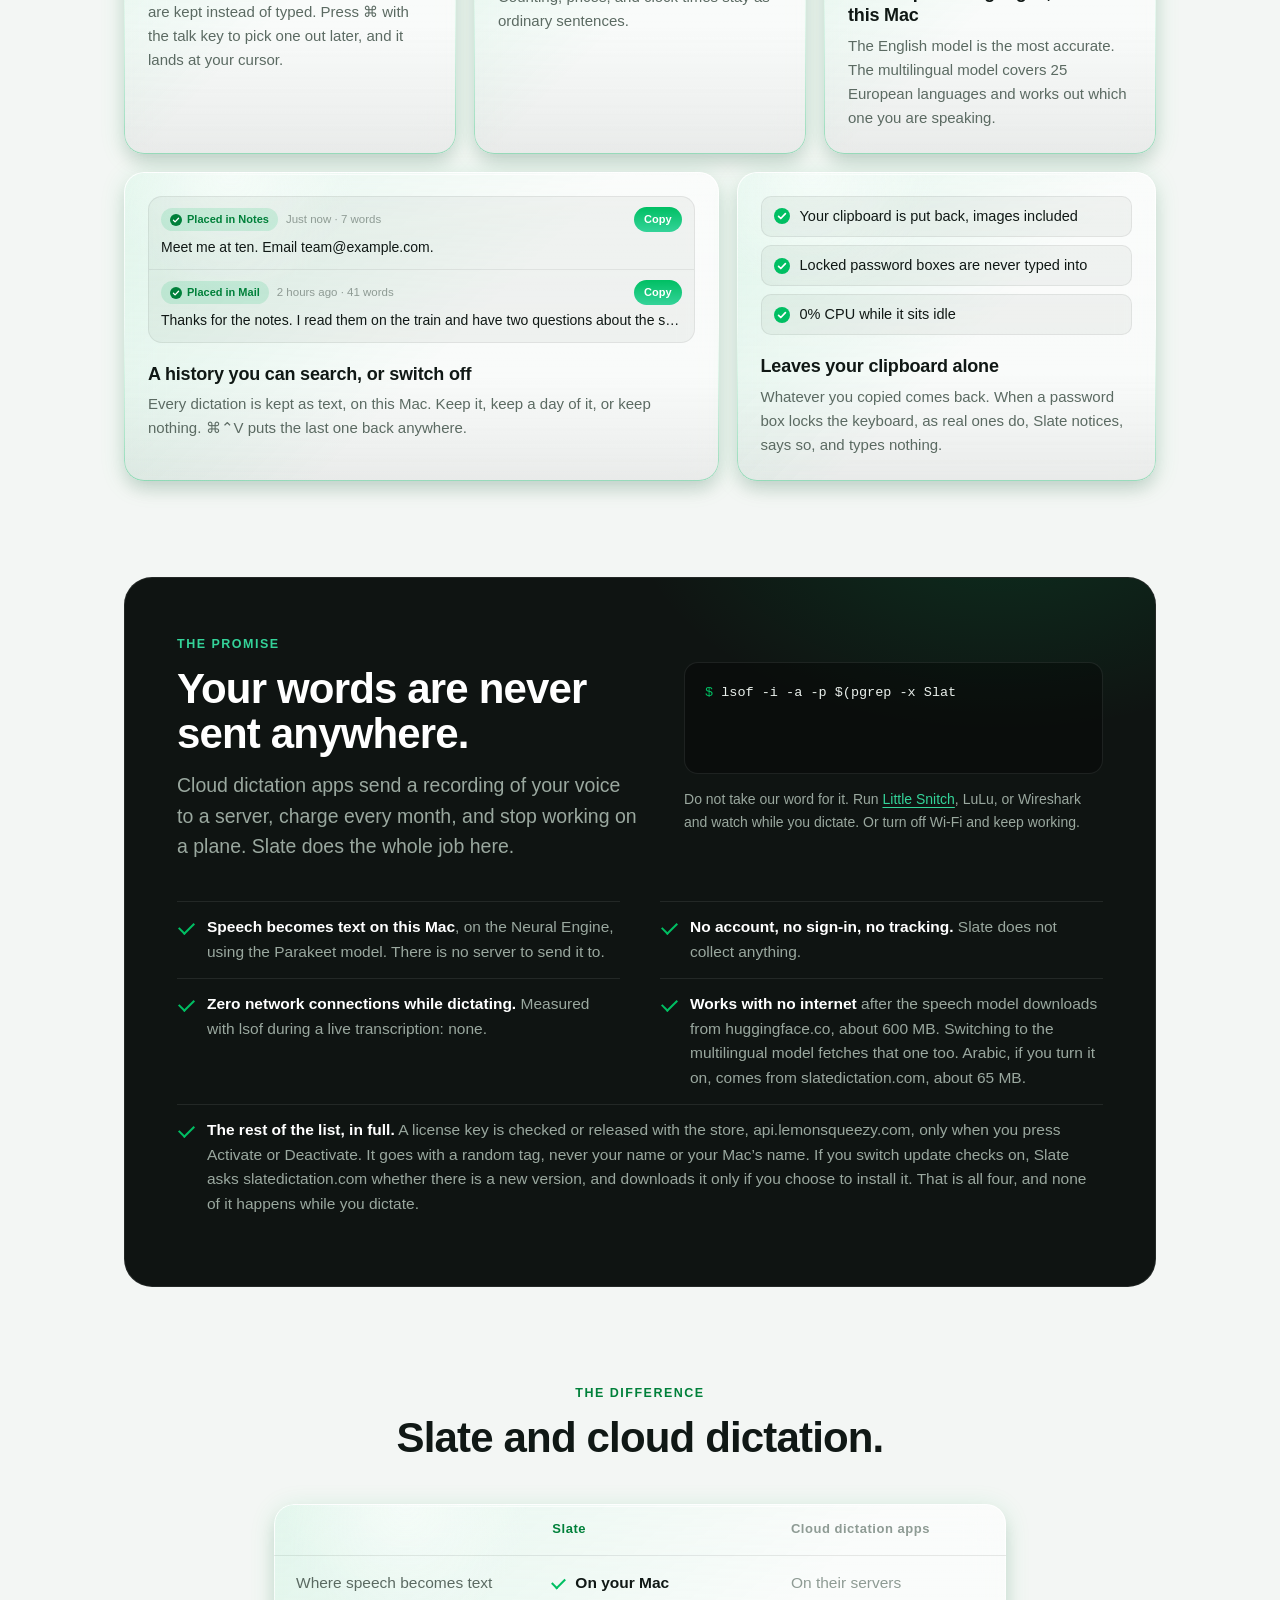
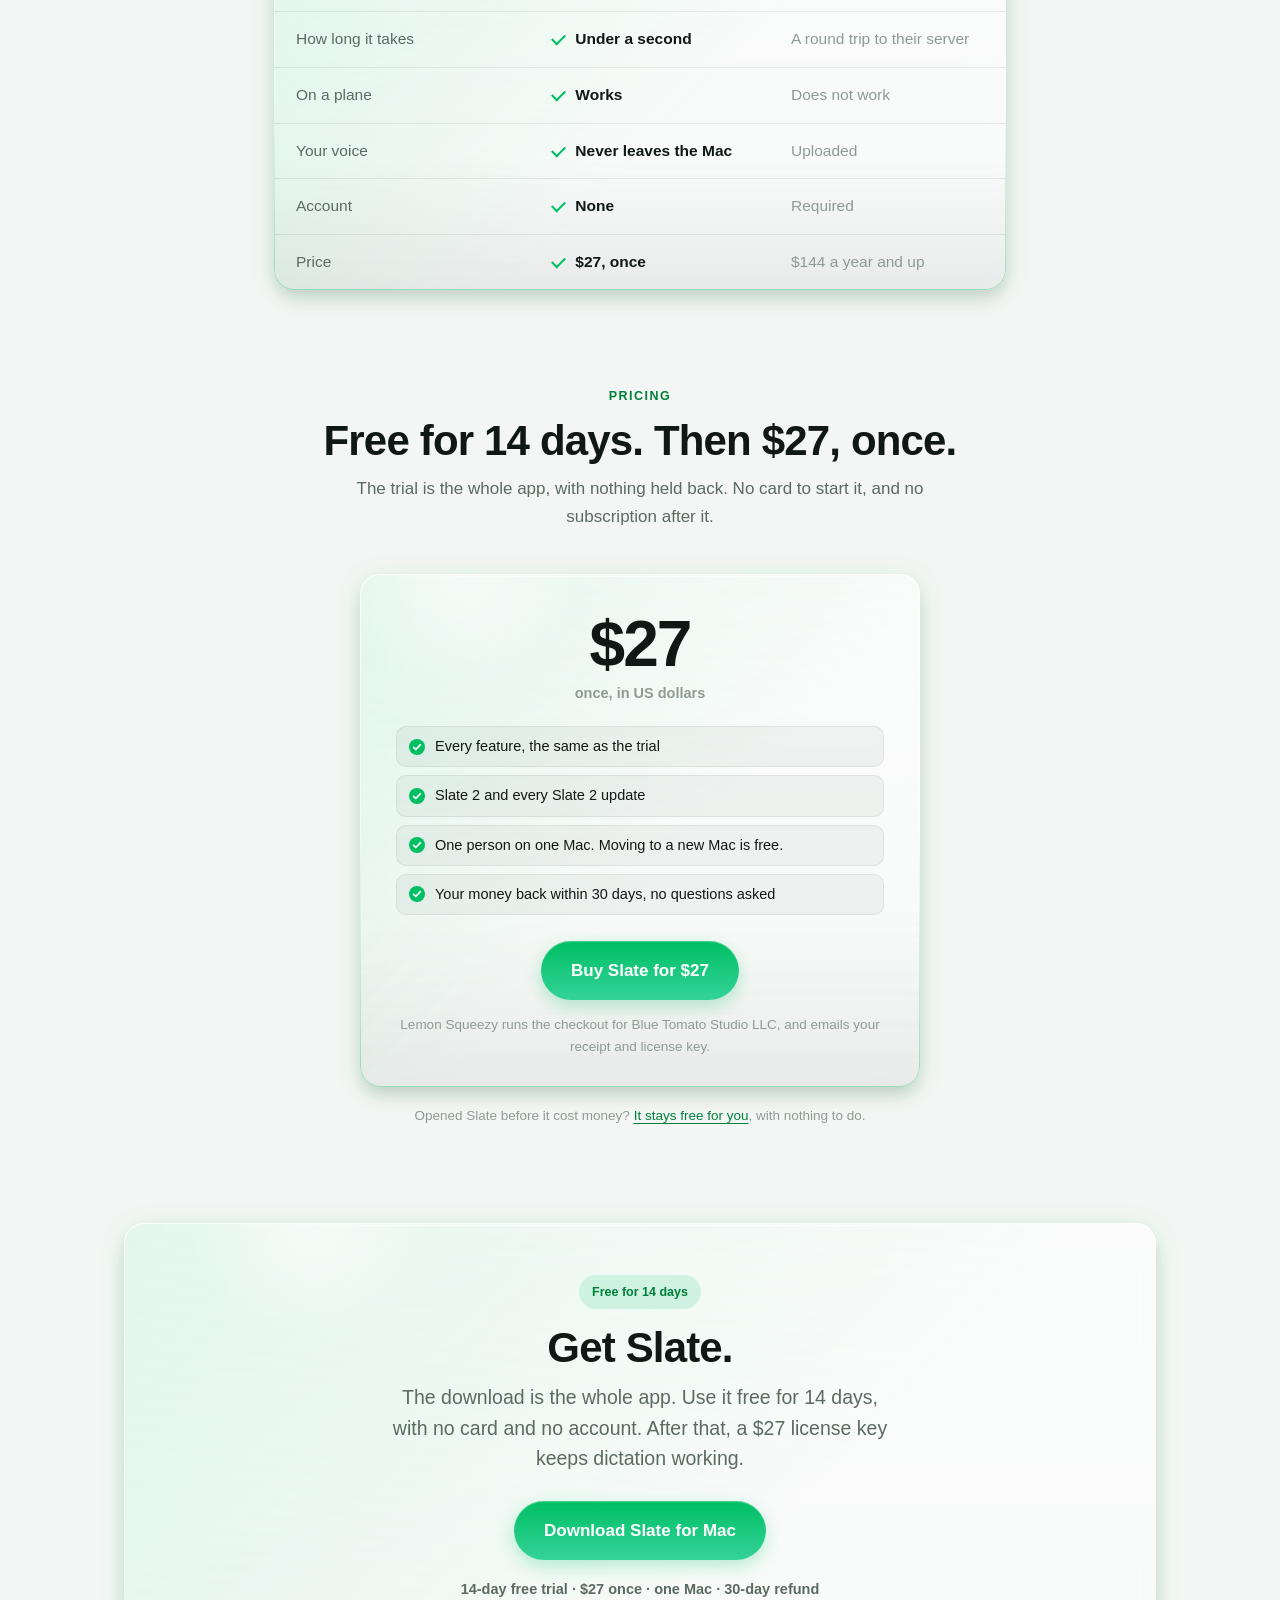
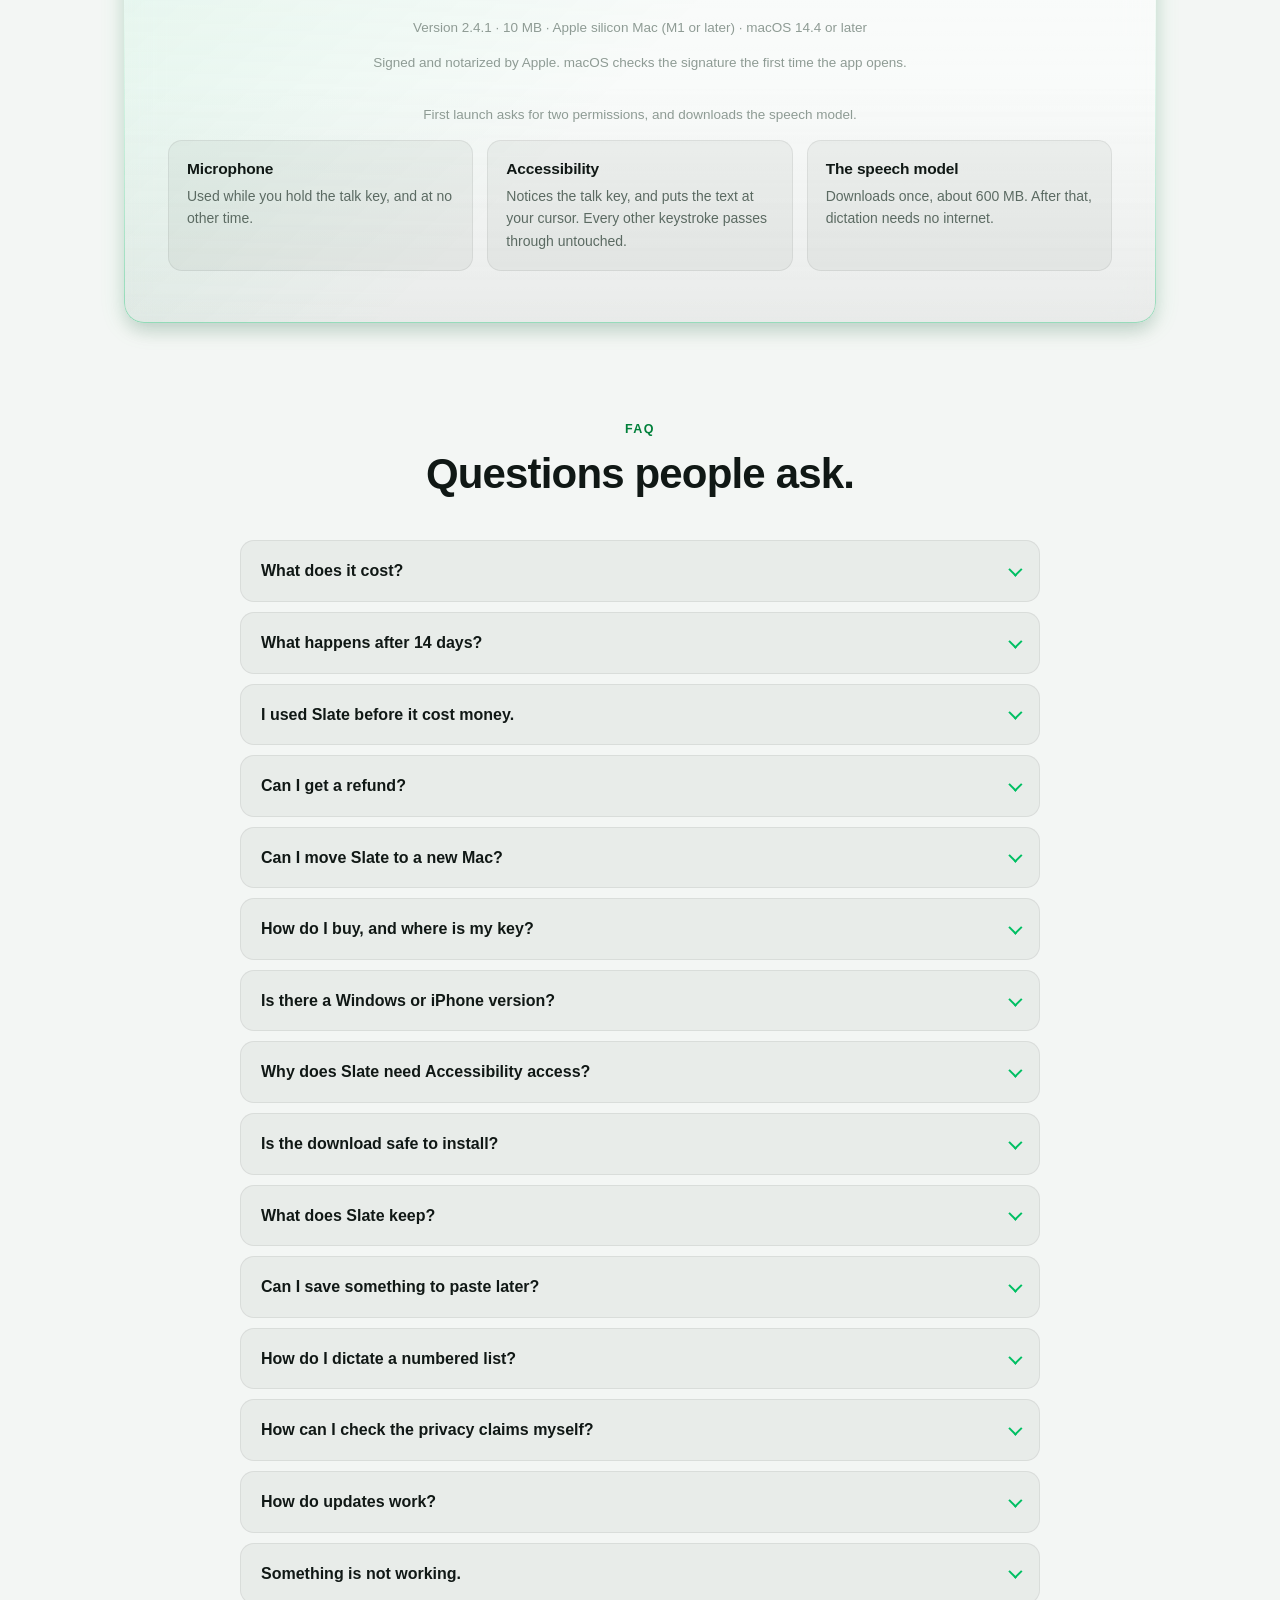
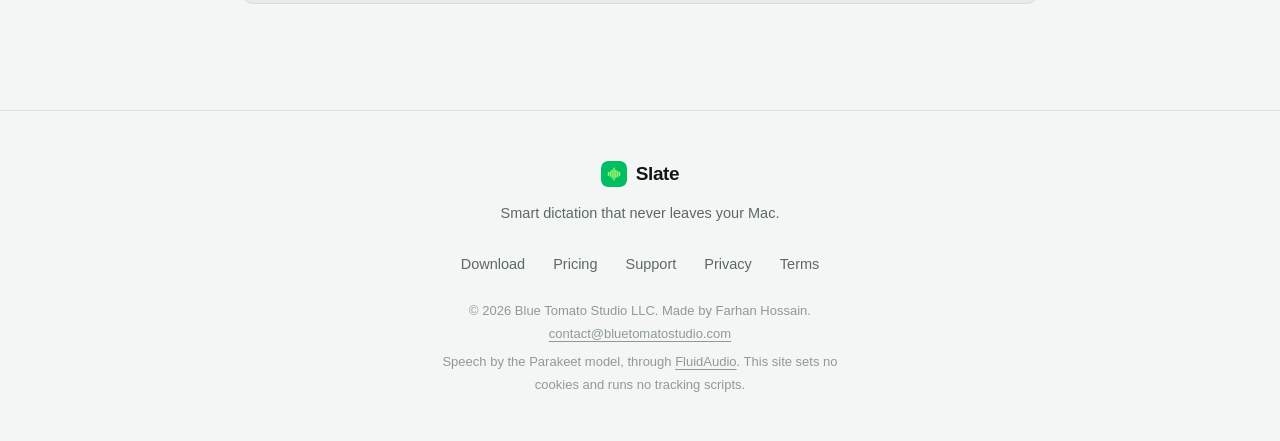
==== commit 59177117: "Slate 2.4.1: Arabic in the main key's menu The DMG, the five RELEASE-PINs and a feed entry on top. T" ====
--- a/index.html
+++ b/index.html
@@ -82,14 +82,14 @@
   <section class="hero">
     <div class="wrap">
       <!-- RELEASE-PIN 1 of 5: the version pill -->
-      <span class="pill"><span class="live" aria-hidden="true"></span> Version 2.4.0 &middot; Apple silicon &middot; macOS 14.4 or later</span>
+      <span class="pill"><span class="live" aria-hidden="true"></span> Version 2.4.1 &middot; Apple silicon &middot; macOS 14.4 or later</span>
       <h1>Smart dictation that never leaves your Mac.</h1>
       <p class="lead">Hold a key, speak, and watch your words appear in any app.
       The ums, stutters, and second thoughts are cleaned up on the way in.
       No internet needed.</p>
       <div class="cta">
         <!-- RELEASE-PIN 2 of 5: the hero download link -->
-        <a class="btn btn-accent btn-big dictate" href="Slate-2.4.0.dmg" download>
+        <a class="btn btn-accent btn-big dictate" href="Slate-2.4.1.dmg" download>
           <svg class="mark" viewBox="0 0 28 24" aria-hidden="true"><g fill="currentColor">
             <rect x="0" y="8.5" width="2.6" height="7" rx="1.3"/>
             <rect x="4.2" y="6.5" width="2.6" height="11" rx="1.3"/>
@@ -451,13 +451,13 @@
         <p class="lead">The download is the whole app. Use it free for 14 days, with no card and no account. After that, a $27 license key keeps dictation working.</p>
 
         <!-- RELEASE-PIN 3 of 5: the download-section link -->
-        <a class="btn btn-accent btn-big insert" href="Slate-2.4.0.dmg" download>
+        <a class="btn btn-accent btn-big insert" href="Slate-2.4.1.dmg" download>
           <span class="say">Download Slate for Mac</span>
         </a>
         <p class="offer"><span>14-day free trial</span> &middot; <span>$27 once</span> &middot; <span>one Mac</span> &middot; <span>30-day refund</span></p>
 
         <!-- RELEASE-PIN 4 of 5: version and size -->
-        <p class="fine meta">Version 2.4.0 &middot; 9.9&nbsp;MB &middot; Apple silicon Mac (M1 or later) &middot; macOS 14.4 or later</p>
+        <p class="fine meta">Version 2.4.1 &middot; 10&nbsp;MB &middot; Apple silicon Mac (M1 or later) &middot; macOS 14.4 or later</p>
         <p class="fine meta">Signed and notarized by Apple. macOS checks the signature the first time the app opens.</p>
         <p class="fine firstrun-lead">First launch asks for two permissions, and downloads the speech model.</p>
 
@@ -564,7 +564,7 @@
           <div class="body"><div class="bodyin">
             <p>Yes. Slate is signed and notarized by Apple. Notarized means Apple scanned this exact app before it could open on any Mac, and macOS checks the signature when it first opens. This site is the only place Slate is offered.</p>
             <!-- RELEASE-PIN 5 of 5: the SHA-256 of the current DMG -->
-            <p>Want to check byte for byte? Run <code>shasum -a 256 Slate-2.4.0.dmg</code> in Terminal. It should print <code>91112ae55bcc59c5b3b44687cc8dc3342e66d4658ddf589bd6bbd50cebadd71b</code>.</p>
+            <p>Want to check byte for byte? Run <code>shasum -a 256 Slate-2.4.1.dmg</code> in Terminal. It should print <code>9f556756447ec4ddbacf6059099cdc4413333bee4b4e708d6cc016a467c8c080</code>.</p>
           </div></div>
         </details>
 
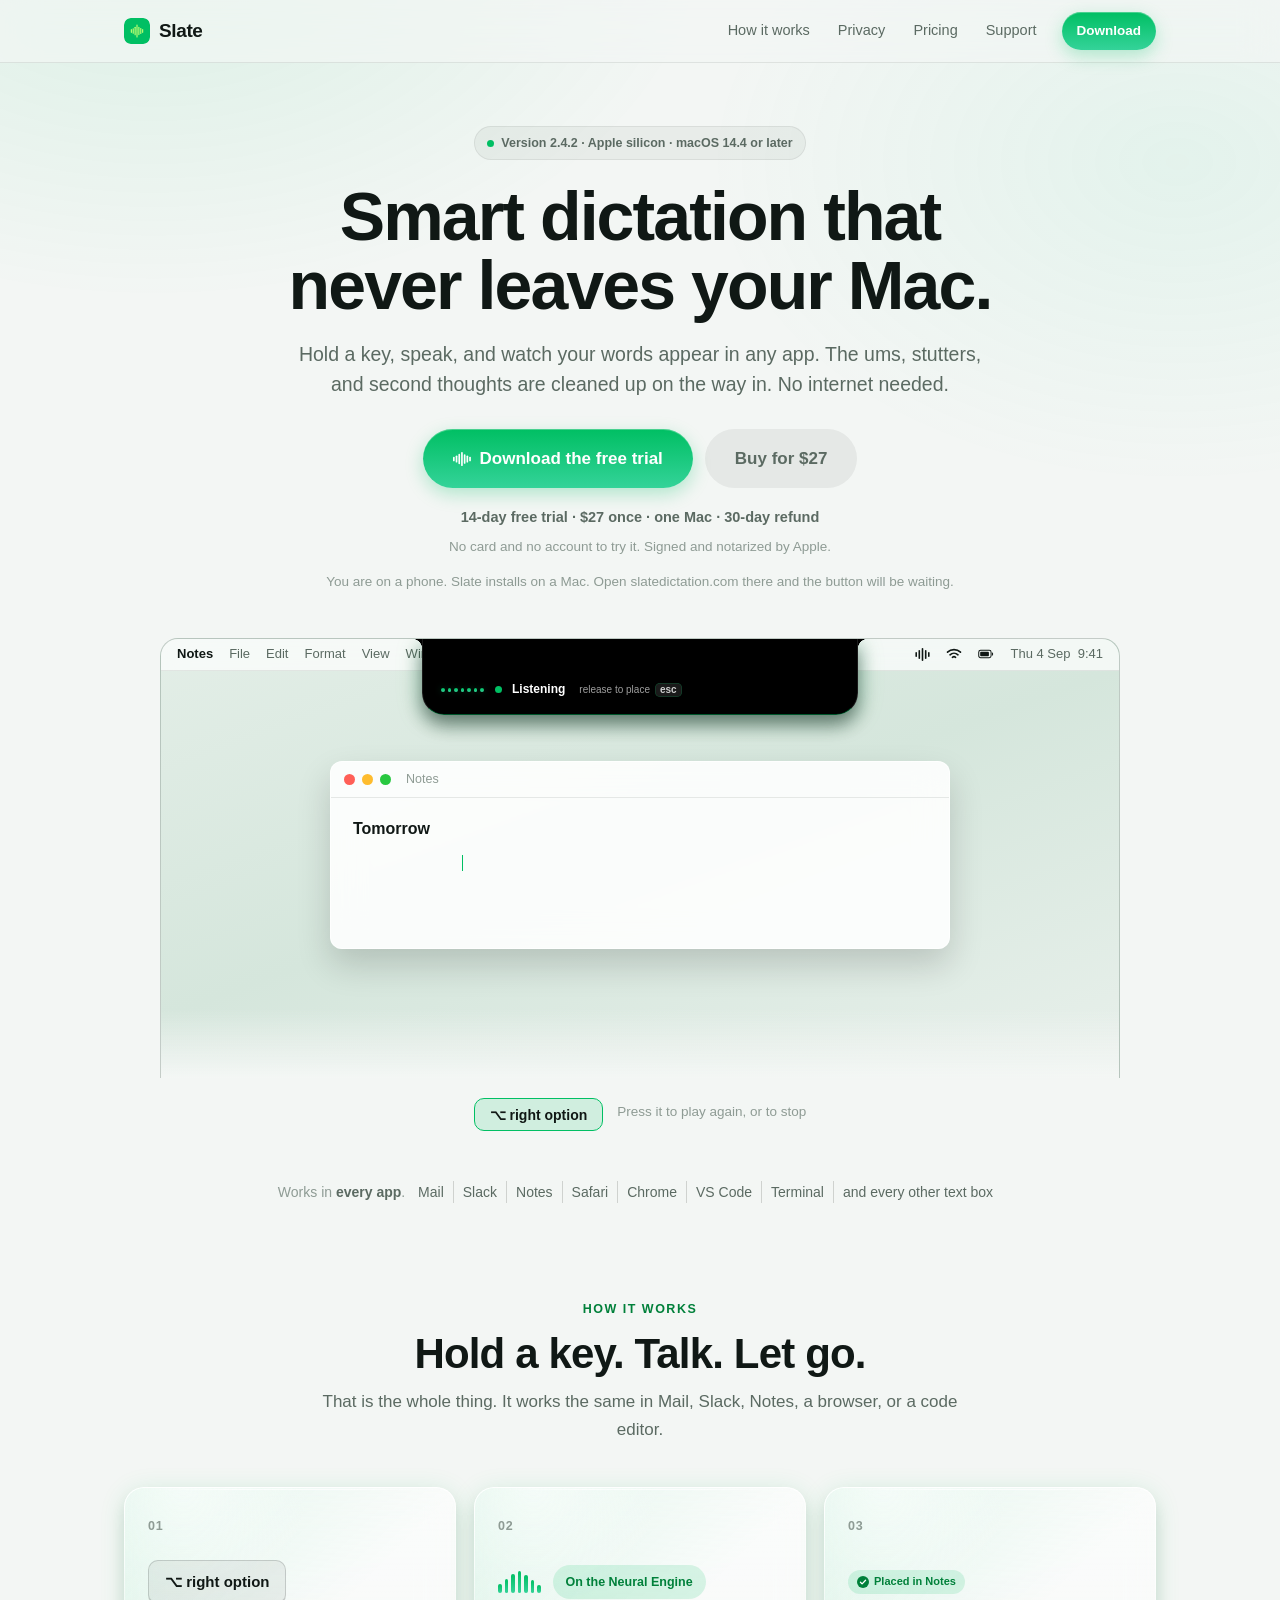
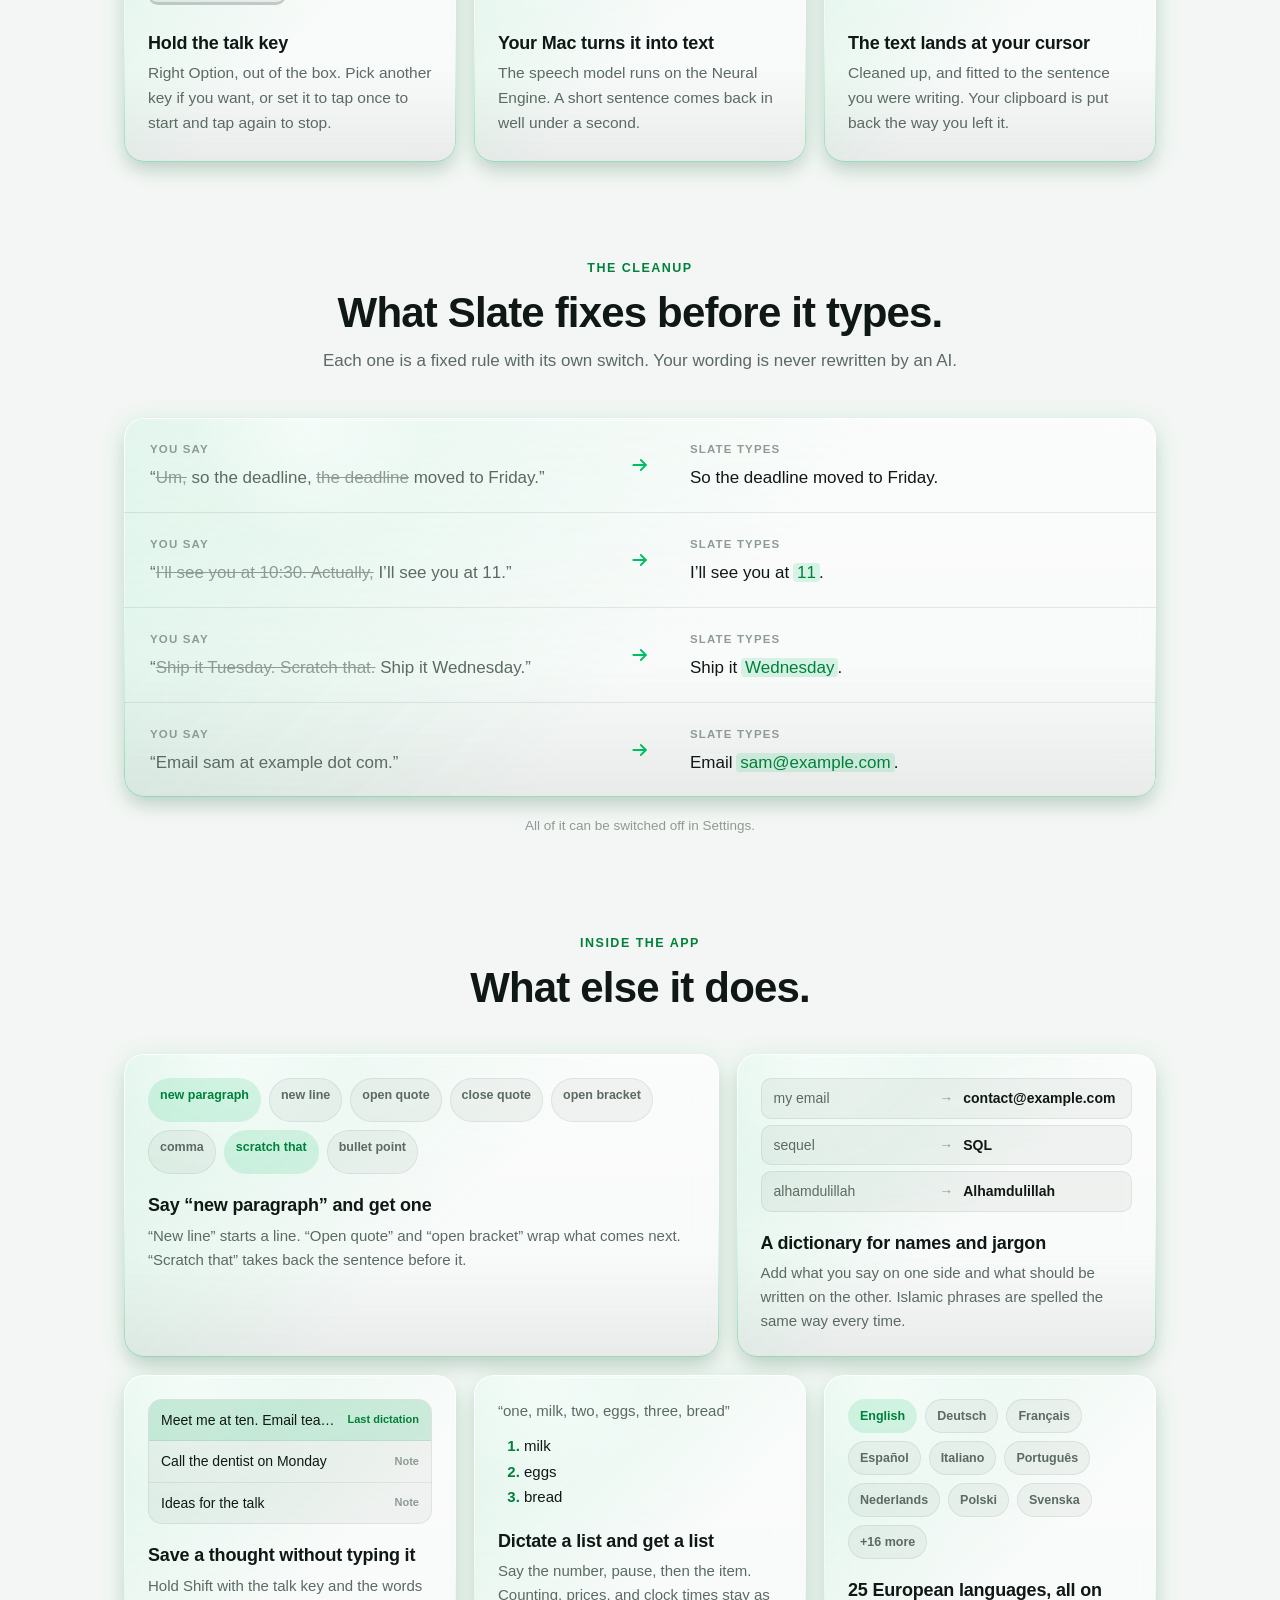
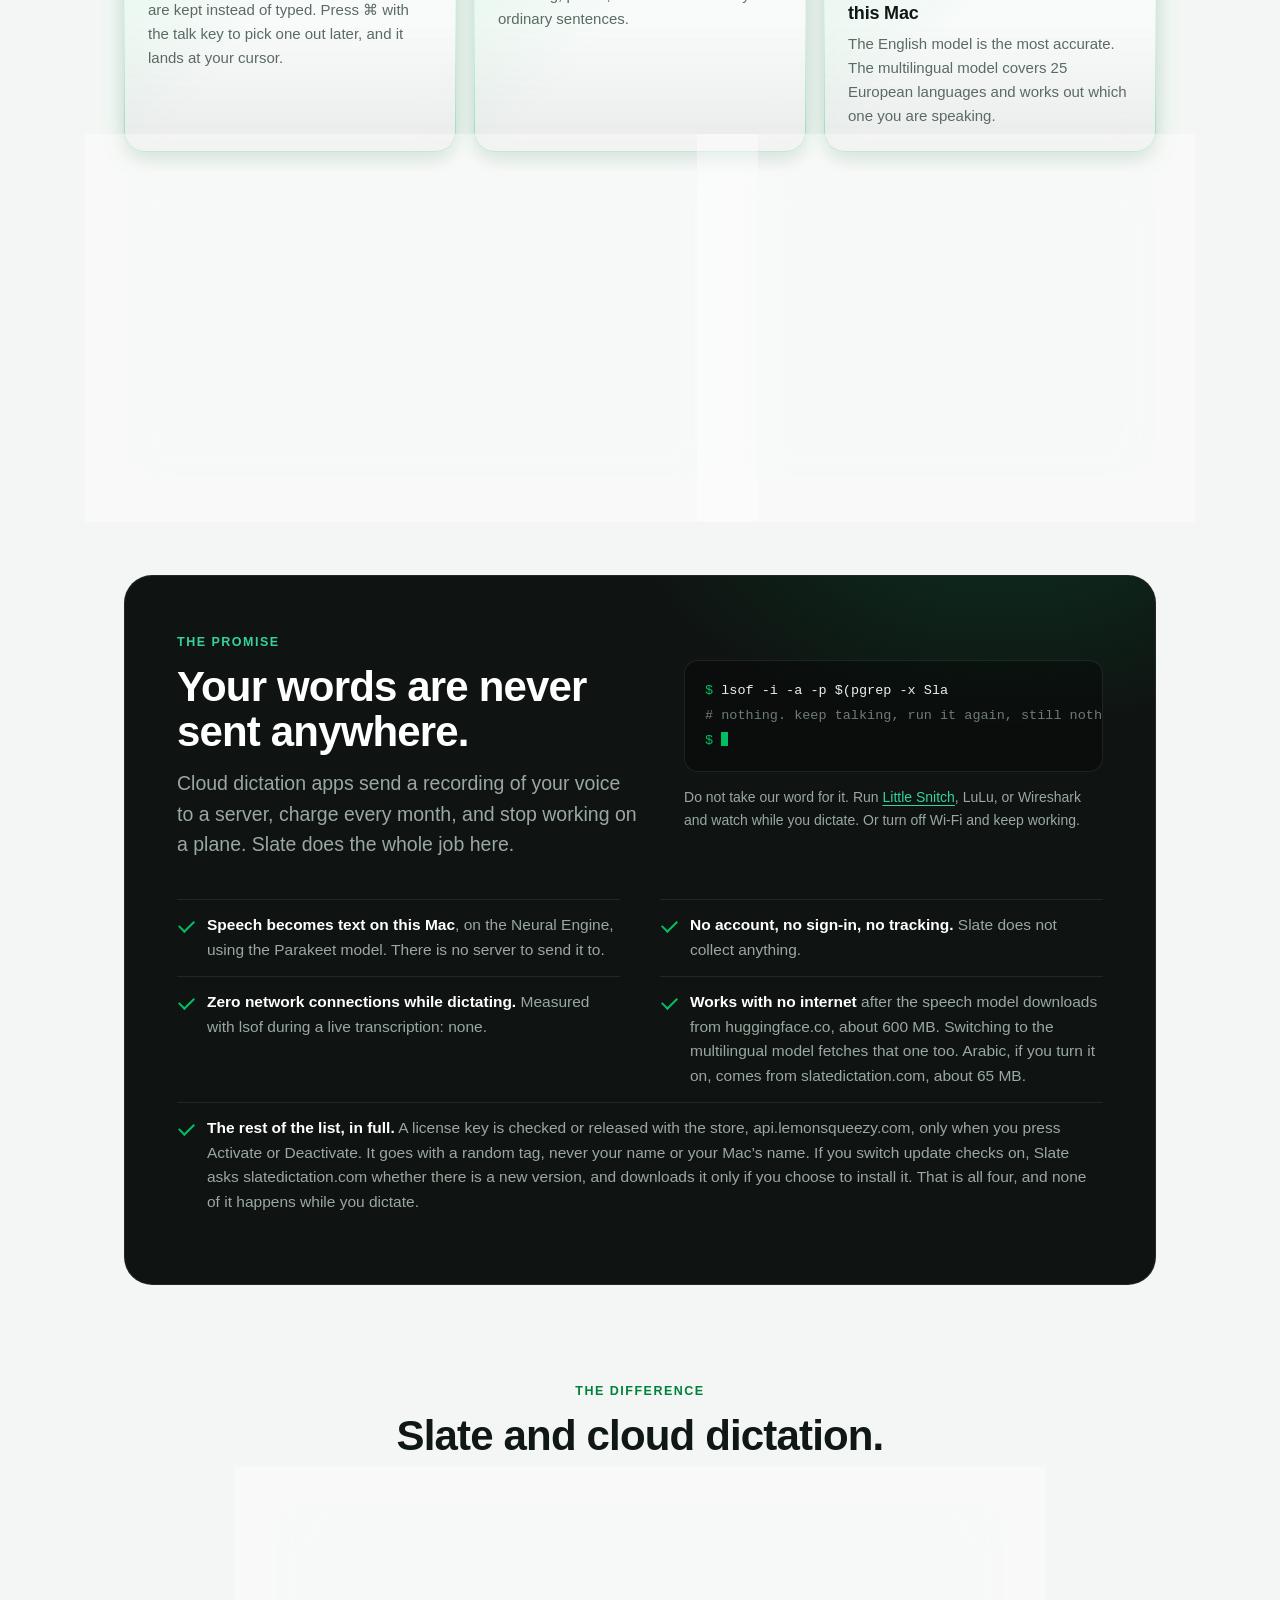
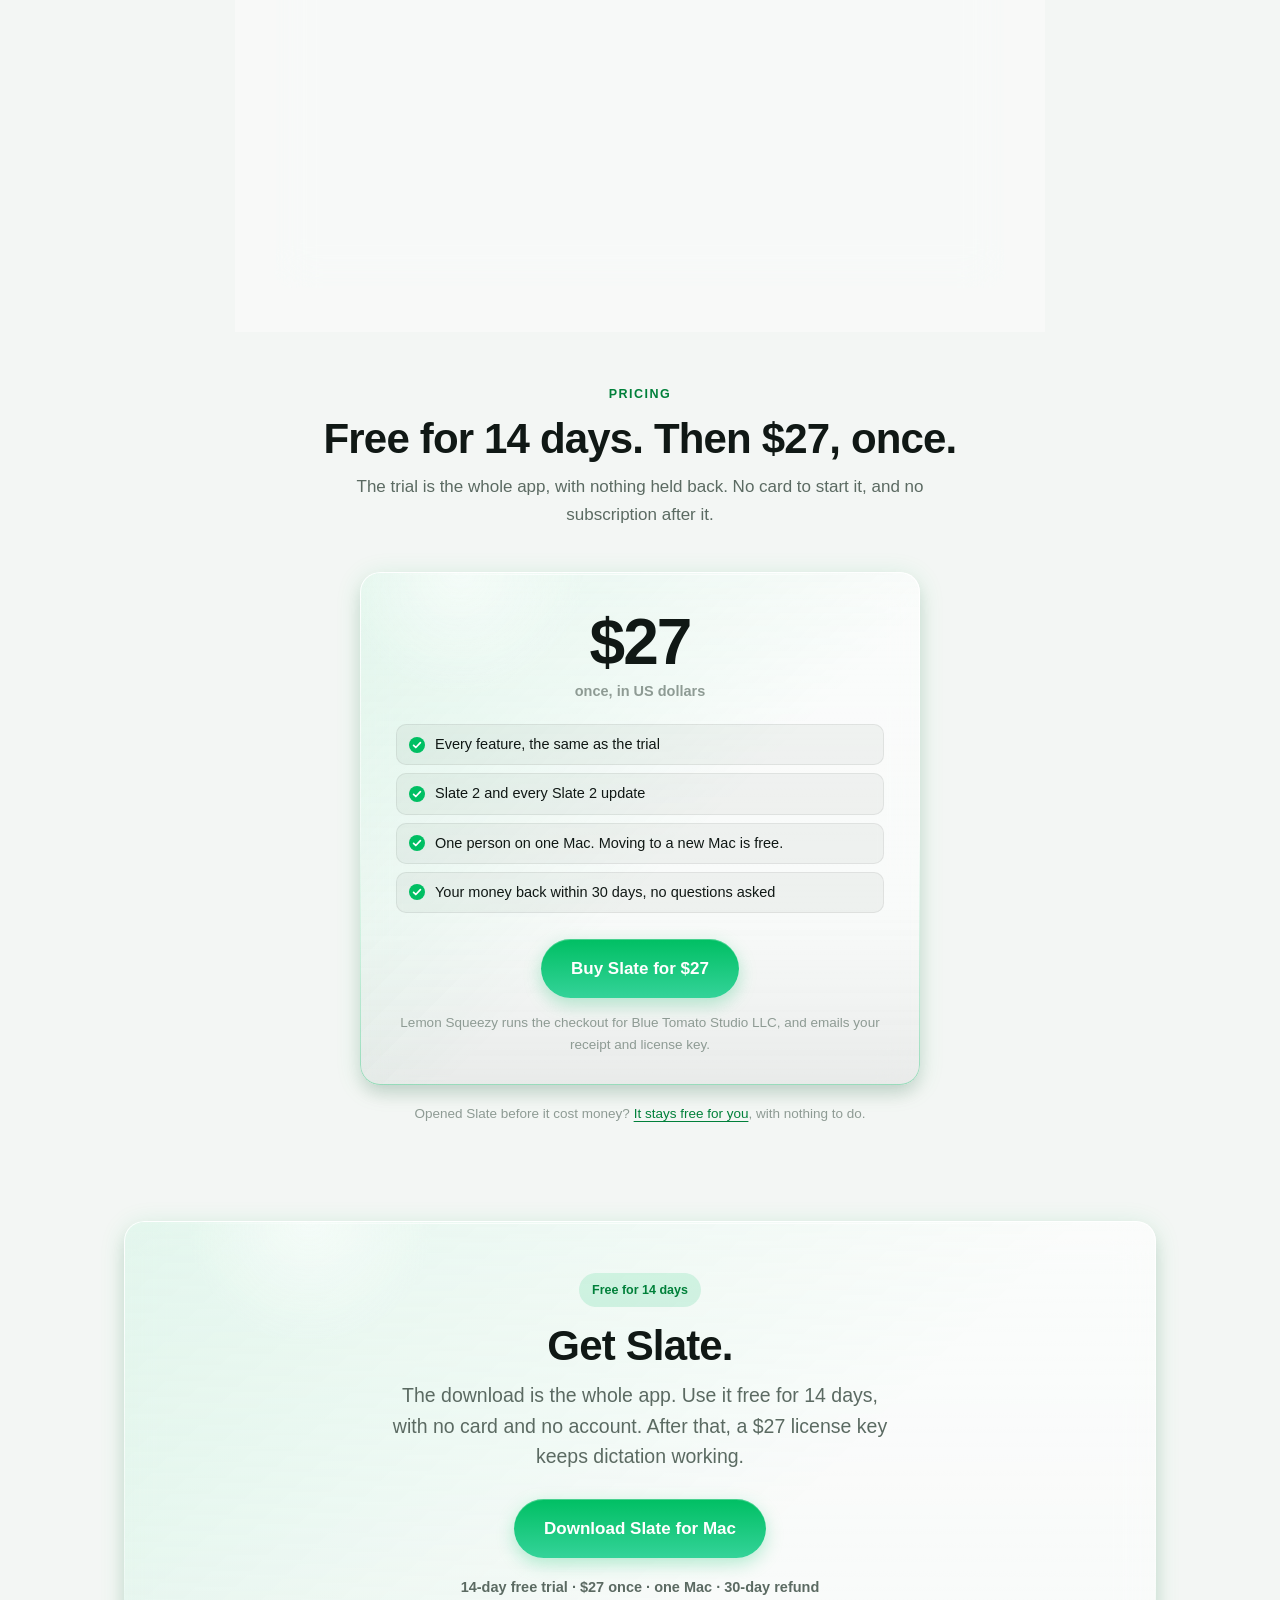
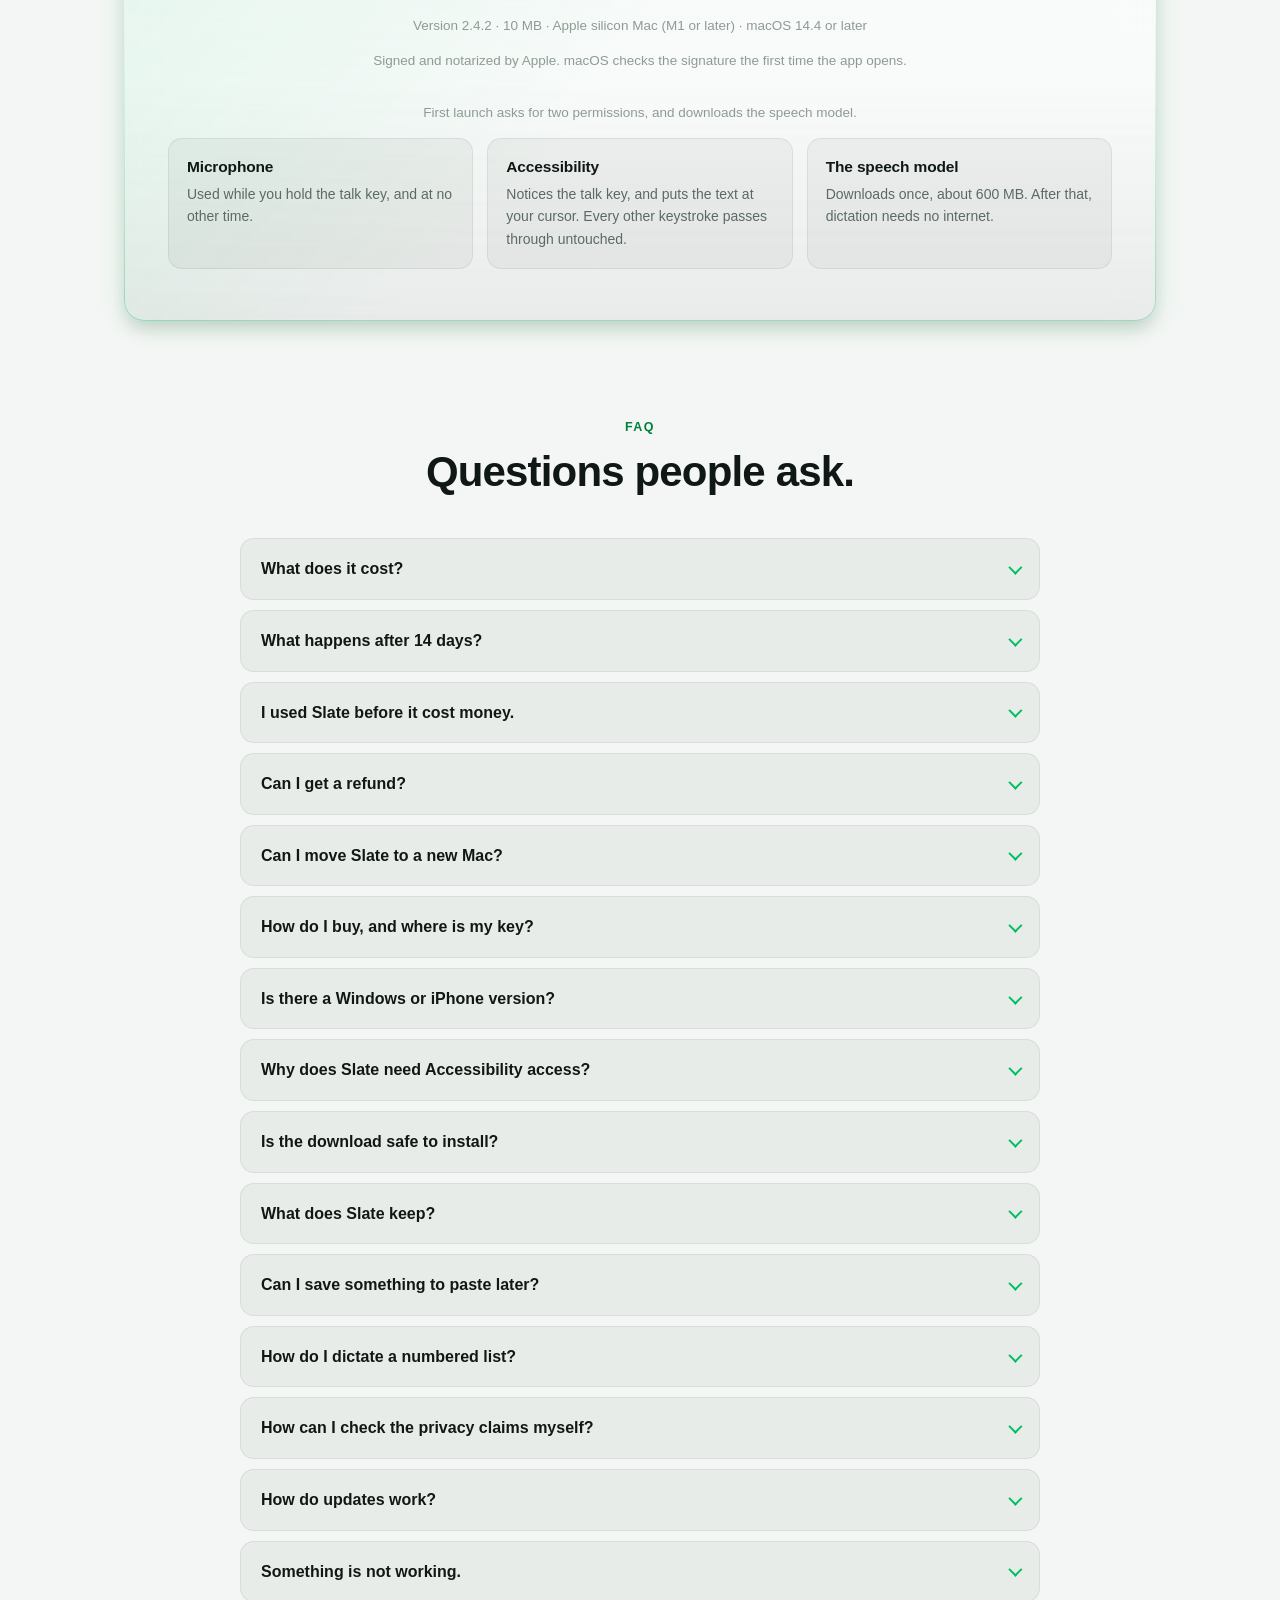
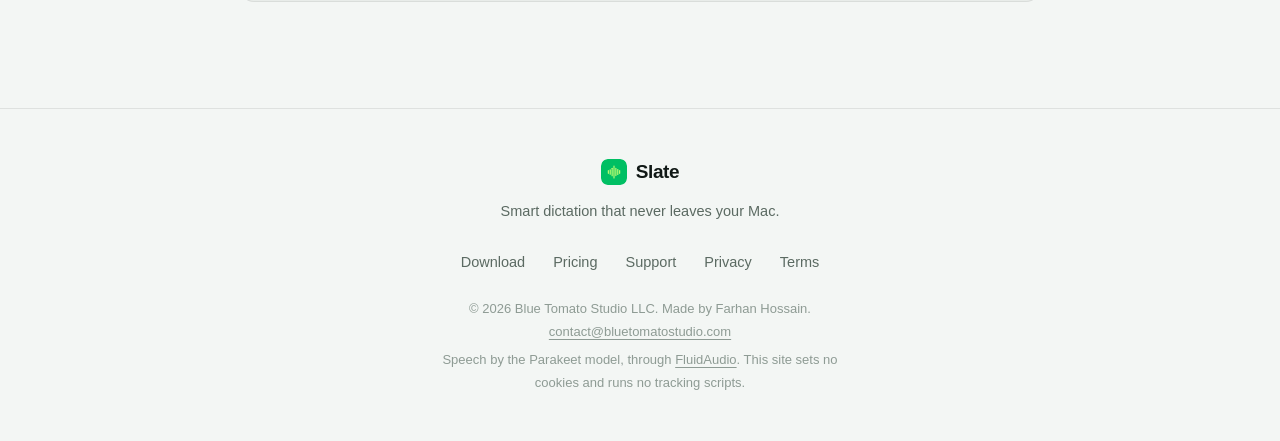
==== commit 1f650f26: "Slate 2.4.2: the picker chord works again The DMG, the five RELEASE-PINs and a feed entry on top.  C" ====
--- a/index.html
+++ b/index.html
@@ -82,14 +82,14 @@
   <section class="hero">
     <div class="wrap">
       <!-- RELEASE-PIN 1 of 5: the version pill -->
-      <span class="pill"><span class="live" aria-hidden="true"></span> Version 2.4.1 &middot; Apple silicon &middot; macOS 14.4 or later</span>
+      <span class="pill"><span class="live" aria-hidden="true"></span> Version 2.4.2 &middot; Apple silicon &middot; macOS 14.4 or later</span>
       <h1>Smart dictation that never leaves your Mac.</h1>
       <p class="lead">Hold a key, speak, and watch your words appear in any app.
       The ums, stutters, and second thoughts are cleaned up on the way in.
       No internet needed.</p>
       <div class="cta">
         <!-- RELEASE-PIN 2 of 5: the hero download link -->
-        <a class="btn btn-accent btn-big dictate" href="Slate-2.4.1.dmg" download>
+        <a class="btn btn-accent btn-big dictate" href="Slate-2.4.2.dmg" download>
           <svg class="mark" viewBox="0 0 28 24" aria-hidden="true"><g fill="currentColor">
             <rect x="0" y="8.5" width="2.6" height="7" rx="1.3"/>
             <rect x="4.2" y="6.5" width="2.6" height="11" rx="1.3"/>
@@ -451,13 +451,13 @@
         <p class="lead">The download is the whole app. Use it free for 14 days, with no card and no account. After that, a $27 license key keeps dictation working.</p>
 
         <!-- RELEASE-PIN 3 of 5: the download-section link -->
-        <a class="btn btn-accent btn-big insert" href="Slate-2.4.1.dmg" download>
+        <a class="btn btn-accent btn-big insert" href="Slate-2.4.2.dmg" download>
           <span class="say">Download Slate for Mac</span>
         </a>
         <p class="offer"><span>14-day free trial</span> &middot; <span>$27 once</span> &middot; <span>one Mac</span> &middot; <span>30-day refund</span></p>
 
         <!-- RELEASE-PIN 4 of 5: version and size -->
-        <p class="fine meta">Version 2.4.1 &middot; 10&nbsp;MB &middot; Apple silicon Mac (M1 or later) &middot; macOS 14.4 or later</p>
+        <p class="fine meta">Version 2.4.2 &middot; 10&nbsp;MB &middot; Apple silicon Mac (M1 or later) &middot; macOS 14.4 or later</p>
         <p class="fine meta">Signed and notarized by Apple. macOS checks the signature the first time the app opens.</p>
         <p class="fine firstrun-lead">First launch asks for two permissions, and downloads the speech model.</p>
 
@@ -564,7 +564,7 @@
           <div class="body"><div class="bodyin">
             <p>Yes. Slate is signed and notarized by Apple. Notarized means Apple scanned this exact app before it could open on any Mac, and macOS checks the signature when it first opens. This site is the only place Slate is offered.</p>
             <!-- RELEASE-PIN 5 of 5: the SHA-256 of the current DMG -->
-            <p>Want to check byte for byte? Run <code>shasum -a 256 Slate-2.4.1.dmg</code> in Terminal. It should print <code>9f556756447ec4ddbacf6059099cdc4413333bee4b4e708d6cc016a467c8c080</code>.</p>
+            <p>Want to check byte for byte? Run <code>shasum -a 256 Slate-2.4.2.dmg</code> in Terminal. It should print <code>38fe0d380f097b2840d4587c2f286707f5d427a1f3c04fdd5e67faed905bd915</code>.</p>
           </div></div>
         </details>
 
